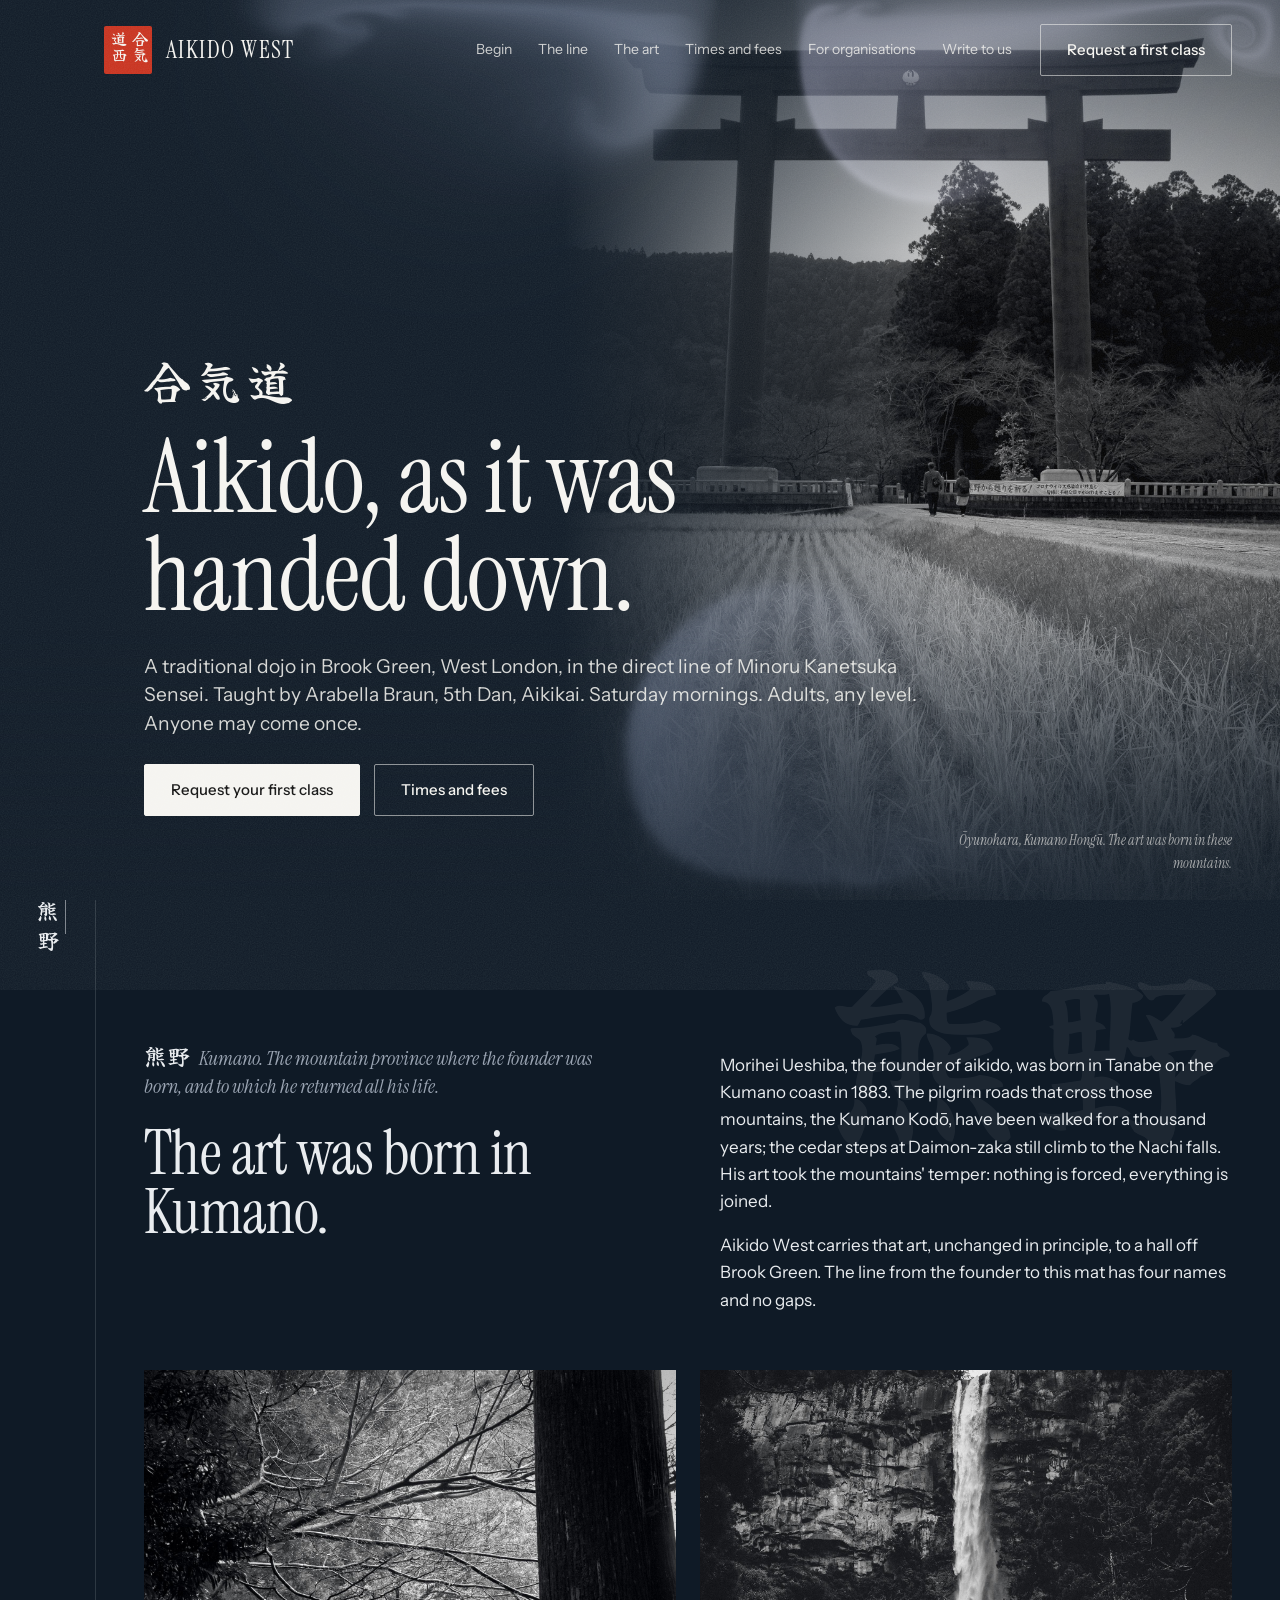
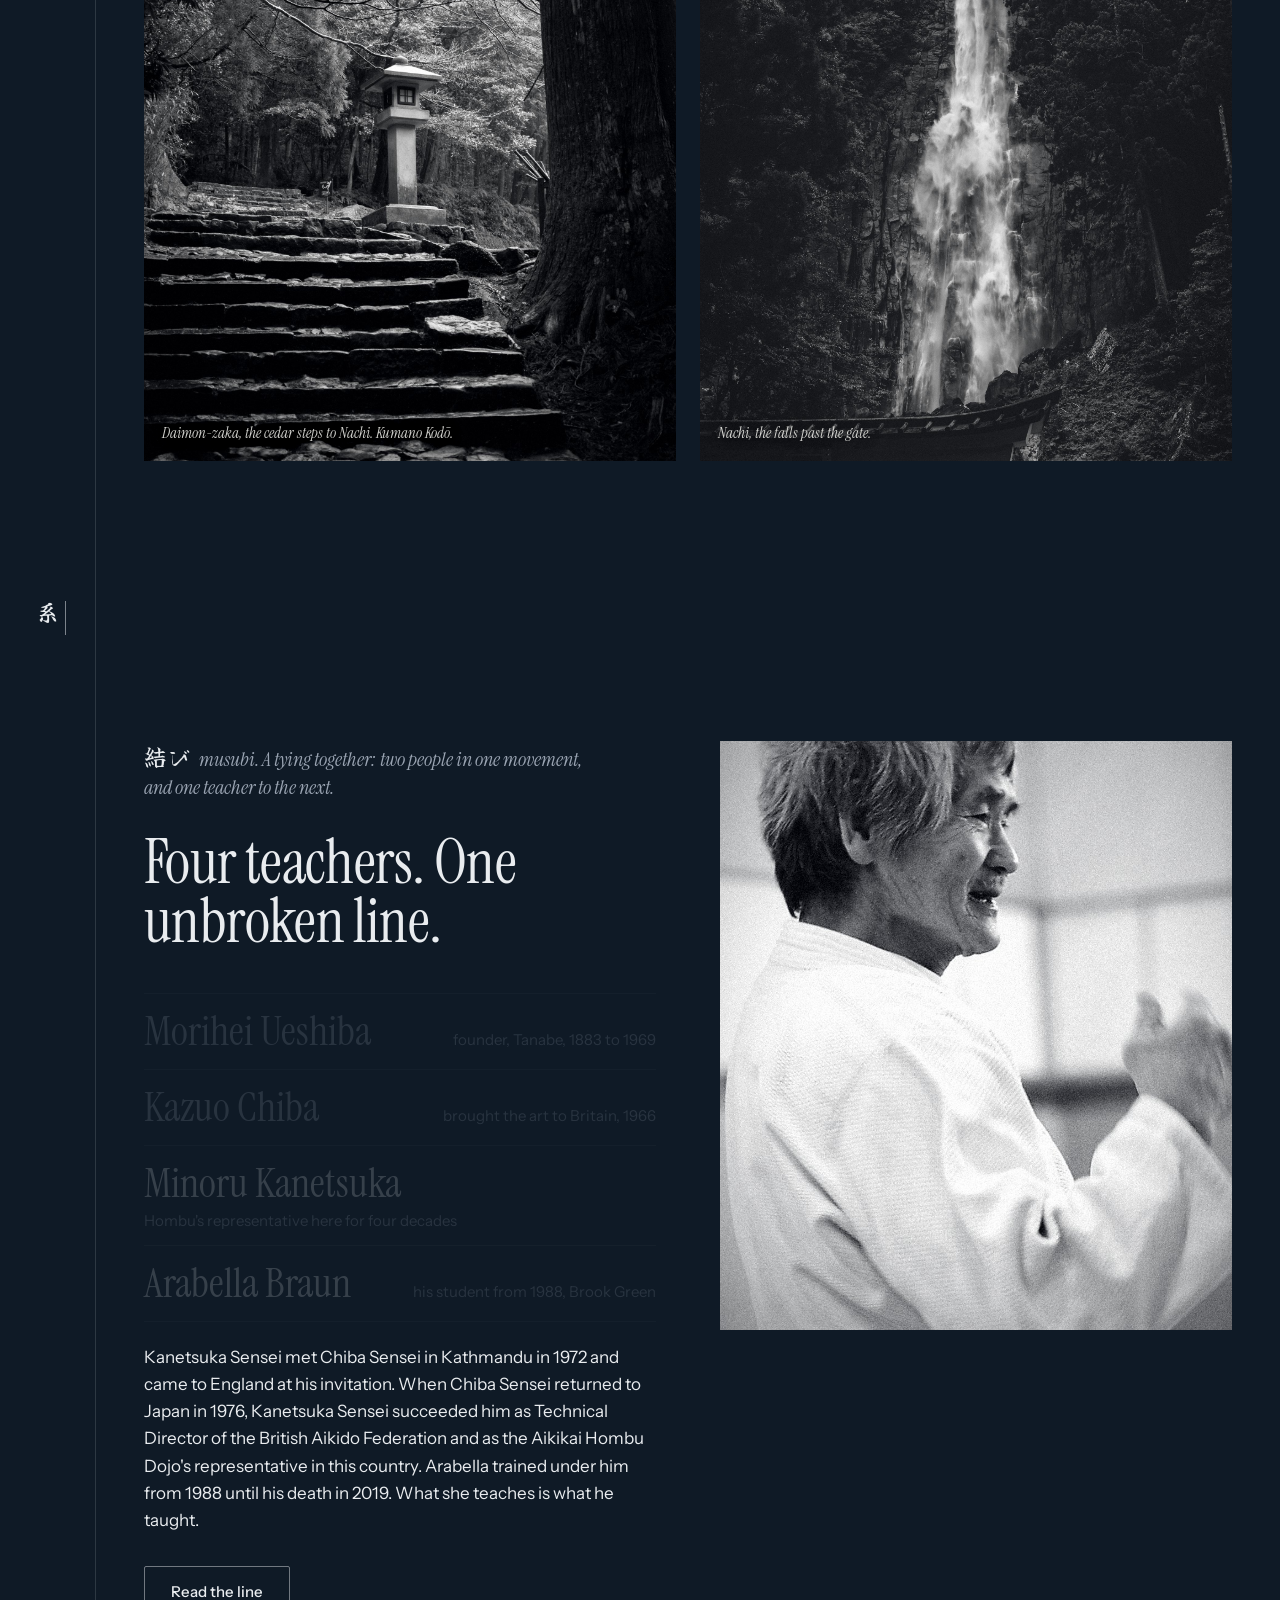
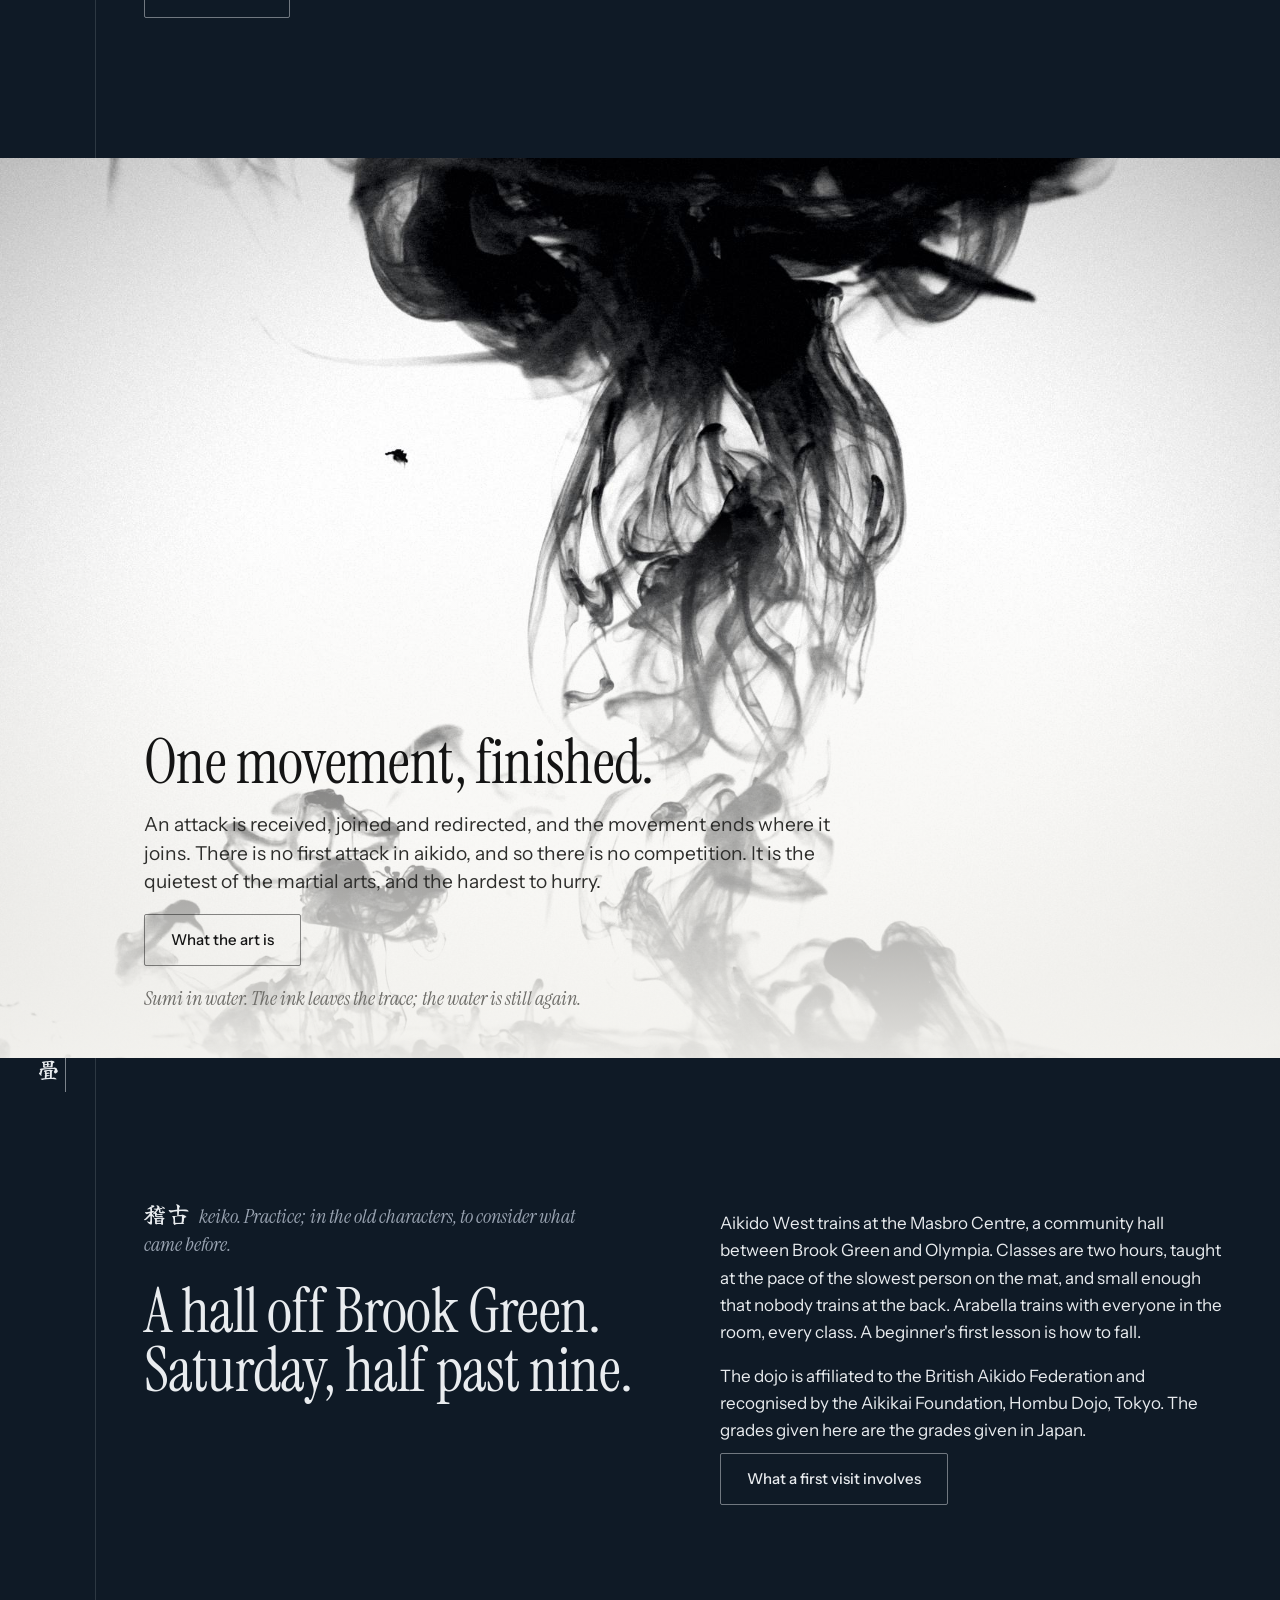
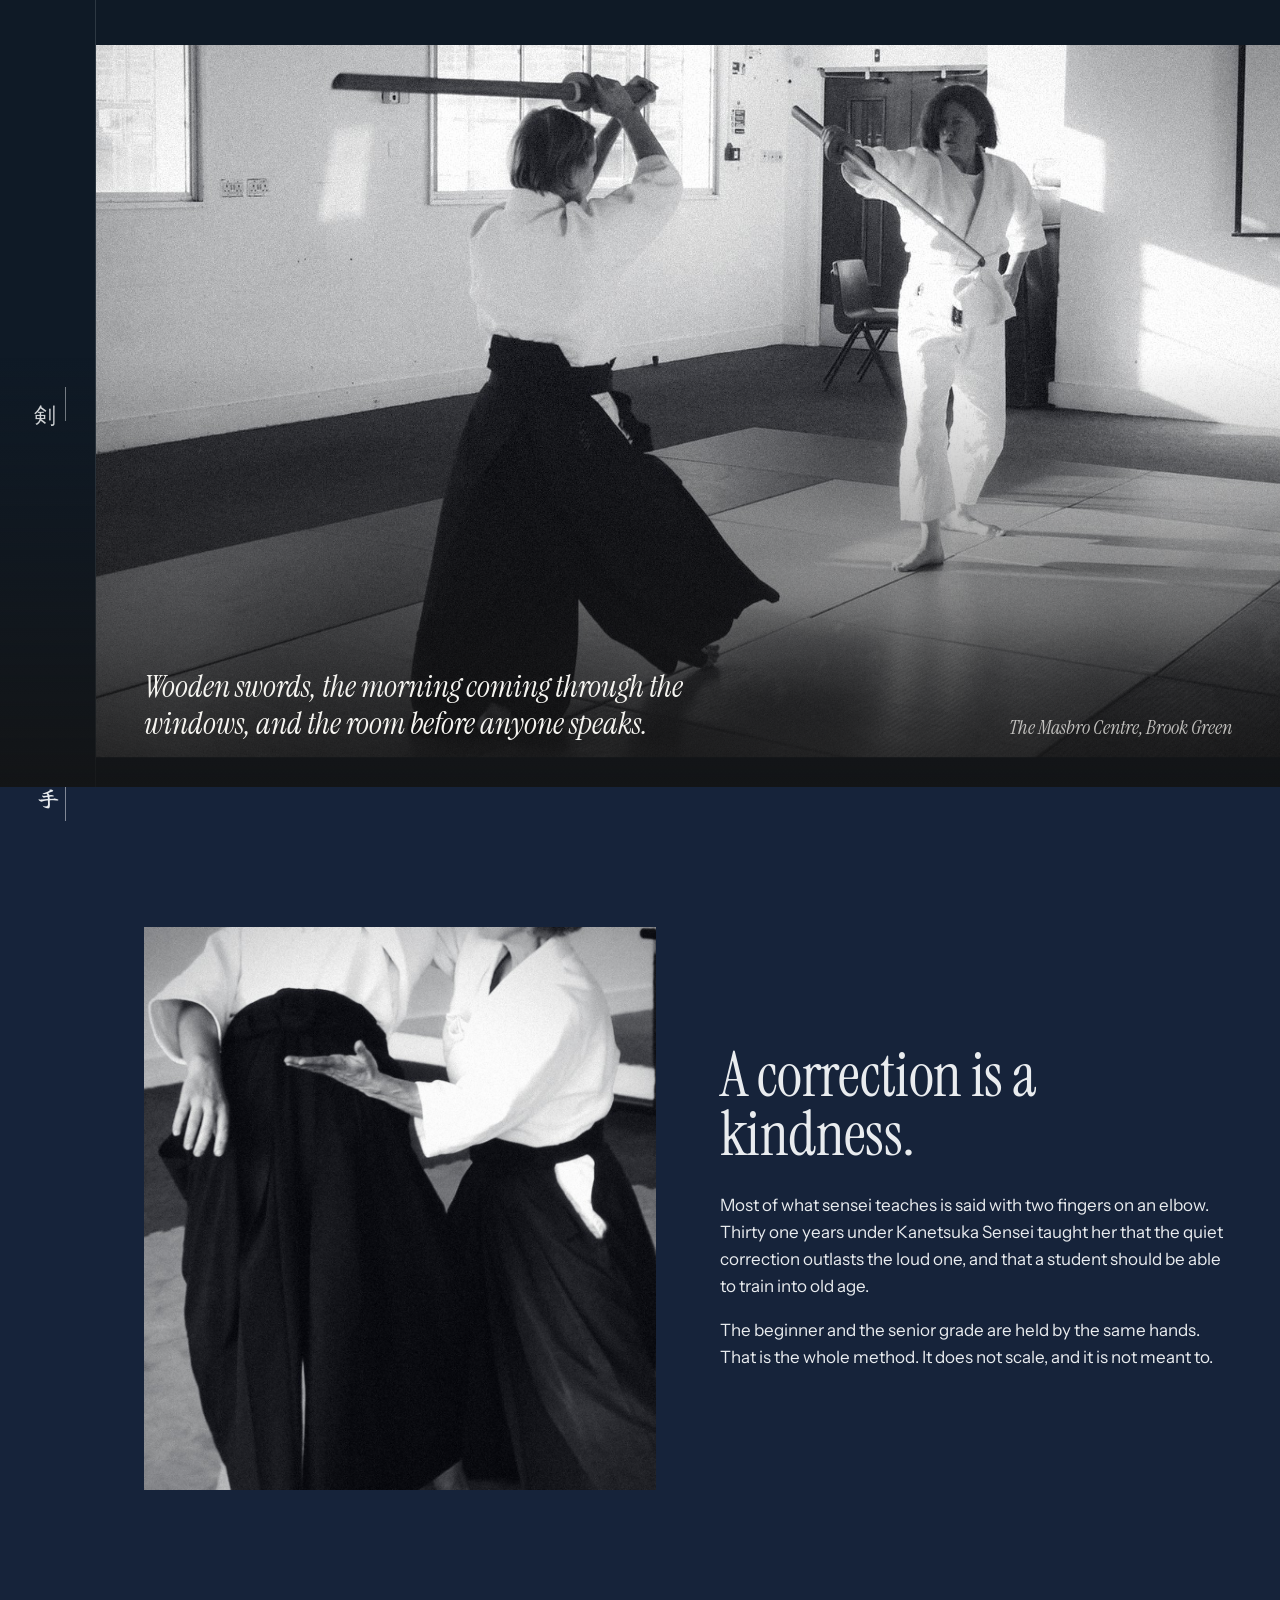
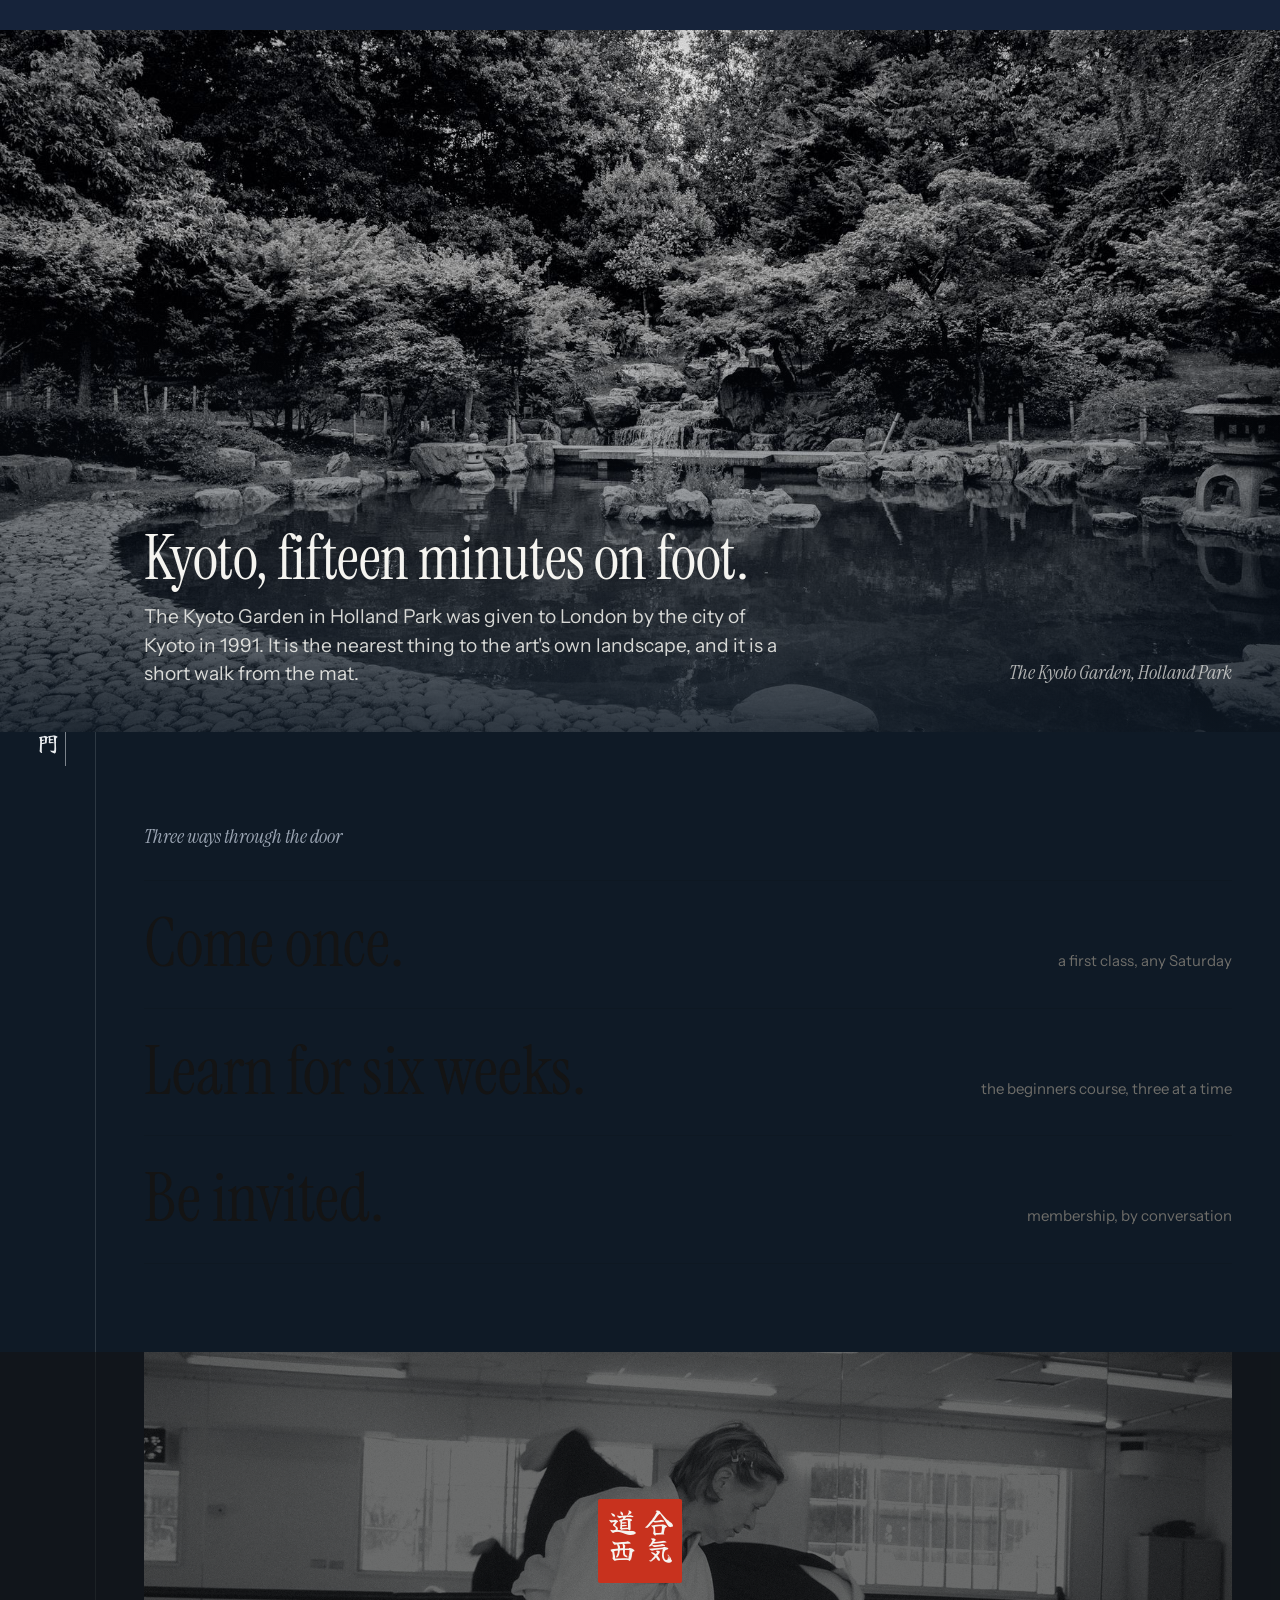
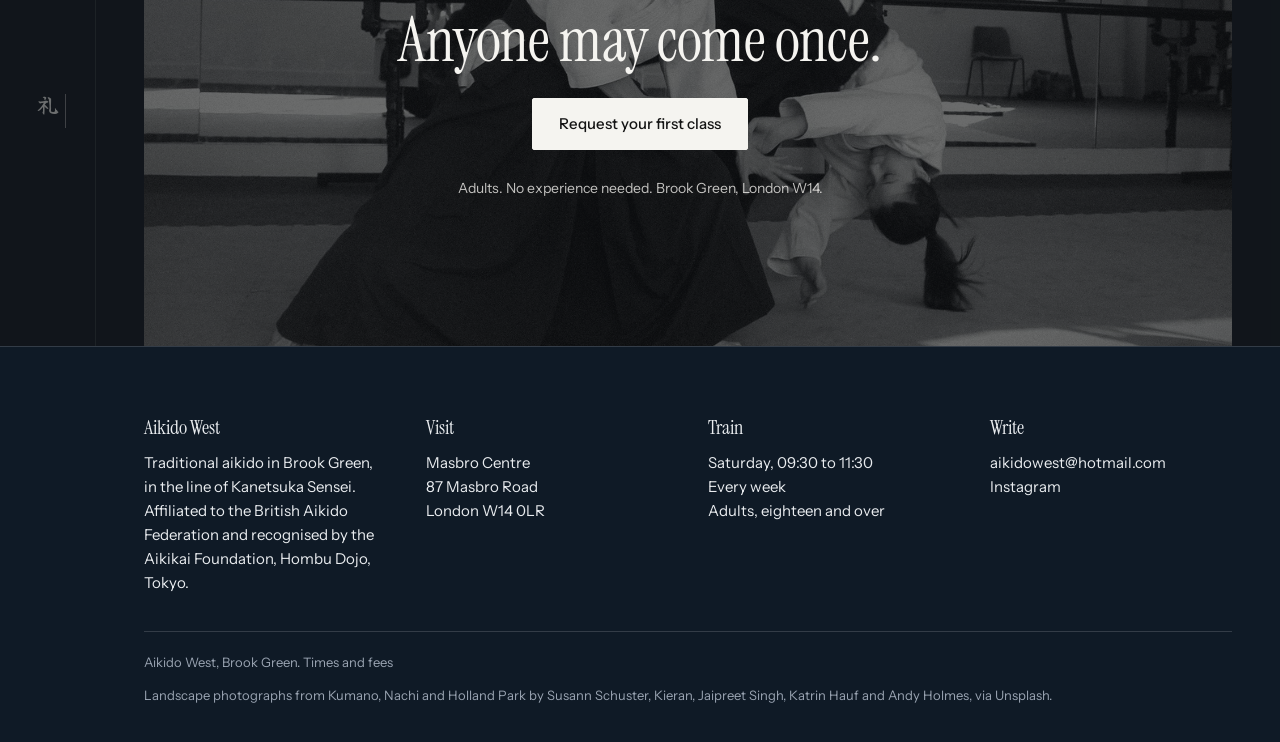
==== index.html @ 7775e74f "Aikido West site, v6 (6 October 2026) Co-Authored-By: Claude Fable 5.1 <noreply@anthropic.com> Claud" ====
<!doctype html>
<html lang="en">
<head>
<meta charset="utf-8">
<meta name="viewport" content="width=device-width,initial-scale=1">
<title>Aikido West</title>
<meta name="description" content="A traditional aikido dojo in Brook Green, West London, in the direct line of Minoru Kanetsuka Sensei. Taught by Arabella Braun, 5th Dan, Aikikai. Saturday mornings. Anyone may come once.">
<link rel="stylesheet" href="assets/site.css">
<script src="assets/js/suminagashi.js"></script>
<script src="assets/js/gsap.min.js"></script>
<script src="assets/js/ScrollTrigger.min.js"></script>
<script src="assets/js/lenis.min.js"></script>
<style>
.names p{opacity:.18;transform:translateY(10px)}
.names p.in{opacity:1;transform:none}
</style>
</head>
<body class="night">
<svg width="0" height="0" style="position:absolute" aria-hidden="true"><filter id="grainF"><feTurbulence type="fractalNoise" baseFrequency="0.85" numOctaves="2" stitchTiles="stitch"></feTurbulence><feColorMatrix type="saturate" values="0"></feColorMatrix></filter></svg>
<div class="grain" style="filter:url(#grainF)" aria-hidden="true"></div>

<div class="shell" id="shell">

<section class="cine hero6">
  <div class="panel"><img class="ph" src="assets/stock/kumano_torii.jpg" alt="The great torii at Ōyunohara, Kumano Hongū, standing in a rice field below a forested hill"></div>
  <canvas id="mist" aria-hidden="true"></canvas>
  <div class="veil" aria-hidden="true"></div>
  <header class="nav">
    <a class="brand" href="index.html" aria-label="Aikido West, home">
      <span class="seal" aria-hidden="true"><span>合気</span><span>道西</span></span>
      <span class="name">AIKIDO WEST</span>
    </a>
    <nav class="links" aria-label="Pages">
      <a href="begin.html">Begin</a>
      <a href="lineage.html">The line</a>
      <a href="the-art.html">The art</a>
      <a href="times.html">Times and fees</a>
      <a href="organisations.html">For organisations</a>
      <a href="contact.html">Write to us</a>
    </nav>
    <a class="btn cta" href="book.html">Request a first class</a>
  </header>
  <div class="body">
    <p class="mark6 soft" style="animation-delay:.2s" lang="ja">合気道</p>
    <h1 class="display h1 soft" style="animation-delay:.5s;max-width:none">Aikido, as it was<br>handed down.</h1>
    <p class="lead soft" style="animation-delay:.9s">A traditional dojo in Brook Green, West London, in the direct line of Minoru Kanetsuka Sensei. Taught by Arabella Braun, 5th Dan, Aikikai. Saturday mornings. Adults, any level. Anyone may come once.</p>
    <div class="soft" style="animation-delay:1.2s;display:flex;flex-wrap:wrap;gap:14px"><a class="btn fill" href="book.html">Request your first class</a><a class="btn" href="times.html">Times and fees</a></div>
  </div>
  <p class="place">Ōyunohara, Kumano Hongū. The art was born in these mountains.</p>
</section>

<div class="scroll">

  <section class="st station" id="kumano">
    <div class="mark" aria-hidden="true"><span>熊野</span></div>
    <p class="bigk" aria-hidden="true">熊野</p>
    <div class="inner" style="margin-left:0;display:flex;flex-direction:column;gap:56px">
      <div class="two top">
        <div style="display:flex;flex-direction:column;gap:24px">
          <p class="preface"><span class="k">熊野</span>Kumano. The mountain province where the founder was born, and to which he returned all his life.</p>
          <h2 class="display h2">The art was born in Kumano.</h2>
        </div>
        <div class="prose" style="padding-top:12px">
          <p>Morihei Ueshiba, the founder of aikido, was born in Tanabe on the Kumano coast in 1883. The pilgrim roads that cross those mountains, the Kumano Kodō, have been walked for a thousand years; the cedar steps at Daimon-zaka still climb to the Nachi falls. His art took the mountains' temper: nothing is forced, everything is joined.</p>
          <p>Aikido West carries that art, unchanged in principle, to a hall off Brook Green. The line from the founder to this mat has four names and no gaps.</p>
        </div>
      </div>
      <div class="duo">
        <figure><img class="ph" src="assets/stock/kumano_steps.jpg" alt="Stone steps climbing between cedars on the Daimon-zaka, Kumano Kodō"><figcaption>Daimon-zaka, the cedar steps to Nachi. Kumano Kodō.</figcaption></figure>
        <figure><img class="ph" src="assets/stock/nachi_torii.jpg" alt="The Nachi waterfall seen past a torii gate"><figcaption>Nachi, the falls past the gate.</figcaption></figure>
      </div>
    </div>
  </section>

  <section class="st station" id="lineage">
    <div class="mark" aria-hidden="true"><span>系</span></div>
    <div class="inner two top" style="margin-left:0">
      <div style="display:flex;flex-direction:column;gap:32px">
        <p class="preface"><span class="k">結び</span>musubi. A tying together: two people in one movement, and one teacher to the next.</p>
        <h2 class="display h2">Four teachers. One unbroken line.</h2>
        <div class="line-list names">
          <p class="far">Morihei Ueshiba <em>founder, Tanabe, 1883 to 1969</em></p>
          <p class="far">Kazuo Chiba <em>brought the art to Britain, 1966</em></p>
          <p>Minoru Kanetsuka <em>Hombu's representative here for four decades</em></p>
          <p>Arabella Braun <em>his student from 1988, Brook Green</em></p>
        </div>
        <div class="prose">
          <p>Kanetsuka Sensei met Chiba Sensei in Kathmandu in 1972 and came to England at his invitation. When Chiba Sensei returned to Japan in 1976, Kanetsuka Sensei succeeded him as Technical Director of the British Aikido Federation and as the Aikikai Hombu Dojo's representative in this country. Arabella trained under him from 1988 until his death in 2019. What she teaches is what he taught.</p>
        </div>
        <div><a class="btn" href="lineage.html">Read the line</a></div>
      </div>
      <figure class="frame" style="height:clamp(420px,46vw,680px)">
        <img class="ph" src="assets/kanetsuka_portrait.jpg" alt="Minoru Kanetsuka Shihan, 8th Dan, teaching" style="object-position:center 20%">
      </figure>
    </div>
  </section>

  <section class="st plate tall light" id="turn">
    <div class="mark" aria-hidden="true"><span>墨</span></div>
    <img class="ph" src="assets/stock/ink_1.jpg" alt="Black ink unfurling in still water" style="object-position:center 30%">
    <div class="veil" aria-hidden="true"></div>
    <div class="text">
      <div style="display:flex;flex-direction:column;gap:18px;max-width:720px">
        <h2 class="display h2">One movement, finished.</h2>
        <p class="lead">An attack is received, joined and redirected, and the movement ends where it joins. There is no first attack in aikido, and so there is no competition. It is the quietest of the martial arts, and the hardest to hurry.</p>
        <div><a class="btn" href="the-art.html">What the art is</a></div>
      </div>
      <p class="note">Sumi in water. The ink leaves the trace; the water is still again.</p>
    </div>
  </section>

  <section class="st station" id="mat">
    <div class="mark" aria-hidden="true"><span>畳</span></div>
    <div class="inner" style="margin-left:0;display:flex;flex-direction:column;gap:56px">
      <div class="two top">
        <div style="display:flex;flex-direction:column;gap:24px">
          <p class="preface"><span class="k">稽古</span>keiko. Practice; in the old characters, to consider what came before.</p>
          <h2 class="display h2">A hall off Brook Green. Saturday, half past nine.</h2>
        </div>
        <div class="prose" style="padding-top:12px">
          <p>Aikido West trains at the Masbro Centre, a community hall between Brook Green and Olympia. Classes are two hours, taught at the pace of the slowest person on the mat, and small enough that nobody trains at the back. Arabella trains with everyone in the room, every class. A beginner's first lesson is how to fall.</p>
          <p>The dojo is affiliated to the British Aikido Federation and recognised by the Aikikai Foundation, Hombu Dojo, Tokyo. The grades given here are the grades given in Japan.</p>
          <div style="display:flex;flex-wrap:wrap;gap:14px;margin-top:8px"><a class="btn" href="begin.html">What a first visit involves</a></div>
        </div>
      </div>
    </div>
  </section>

  <section class="st full para frame">
    <div class="mark" aria-hidden="true"><span>剣</span></div>
    <img class="ph" src="assets/hero_weapons.jpg" alt="Two practitioners with wooden swords in the morning light at the Masbro Centre">
    <div class="shade" aria-hidden="true"></div>
    <div class="text">
      <p class="cap" style="max-width:640px">Wooden swords, the morning coming through the windows, and the room before anyone speaks.</p>
      <p class="note">The Masbro Centre, Brook Green</p>
    </div>
  </section>

  <section class="st station alt">
    <div class="mark" aria-hidden="true"><span>手</span></div>
    <div class="inner two" style="margin-left:0">
      <figure class="frame" style="height:clamp(420px,44vw,640px)">
        <img class="ph" src="assets/hands.jpg" alt="Sensei's hands correcting a student's posture">
      </figure>
      <div style="display:flex;flex-direction:column;gap:28px">
        <h2 class="display h2">A correction is a kindness.</h2>
        <div class="prose">
          <p>Most of what sensei teaches is said with two fingers on an elbow. Thirty one years under Kanetsuka Sensei taught her that the quiet correction outlasts the loud one, and that a student should be able to train into old age.</p>
          <p>The beginner and the senior grade are held by the same hands. That is the whole method. It does not scale, and it is not meant to.</p>
        </div>
      </div>
    </div>
  </section>

  <section class="st plate">
    <div class="mark" aria-hidden="true"><span>庭</span></div>
    <img class="ph" src="assets/stock/kyoto_garden_pond.jpg" alt="The pond and stone lantern of the Kyoto Garden in Holland Park">
    <div class="veil" aria-hidden="true"></div>
    <div class="text">
      <div style="display:flex;flex-direction:column;gap:14px;max-width:640px">
        <h2 class="display h2">Kyoto, fifteen minutes on foot.</h2>
        <p class="lead" style="color:rgba(245,244,240,.86)">The Kyoto Garden in Holland Park was given to London by the city of Kyoto in 1991. It is the nearest thing to the art's own landscape, and it is a short walk from the mat.</p>
      </div>
      <p class="note">The Kyoto Garden, Holland Park</p>
    </div>
  </section>

  <section class="st station tight">
    <div class="mark" aria-hidden="true"><span>門</span></div>
    <div class="inner" style="margin-left:0;display:flex;flex-direction:column;gap:28px">
      <p class="note">Three ways through the door</p>
      <div>
        <a class="way" href="book.html"><span class="t">Come once.</span><span class="n">a first class, any Saturday</span></a>
        <a class="way" href="begin.html"><span class="t">Learn for six weeks.</span><span class="n">the beginners course, three at a time</span></a>
        <a class="way" href="begin.html"><span class="t">Be invited.</span><span class="n">membership, by conversation</span></a>
      </div>
    </div>
  </section>

  <section class="st closing frame">
    <div class="mark" aria-hidden="true"><span>礼</span></div>
    <img class="ph" src="assets/throw_wide.jpg" alt="Arabella Braun throwing a student">
    <div class="shade" aria-hidden="true"></div>
    <div class="text">
      <span class="seal lg" aria-hidden="true"><span>合気</span><span>道西</span></span>
      <h2 class="display h2" style="max-width:820px">Anyone may come once.</h2>
      <a class="btn fill" href="book.html">Request your first class</a>
      <p class="small" style="color:rgba(245,244,240,.78)">Adults. No experience needed. Brook Green, London W14.</p>
    </div>
  </section>

</div>

<footer class="foot">
  <div class="cols">
    <div><p class="t">Aikido West</p><p>Traditional aikido in Brook Green, in the line of Kanetsuka Sensei. Affiliated to the British Aikido Federation and recognised by the Aikikai Foundation, Hombu Dojo, Tokyo.</p></div>
    <div><p class="t">Visit</p><p>Masbro Centre<br>87 Masbro Road<br>London W14 0LR</p></div>
    <div><p class="t">Train</p><p>Saturday, 09:30 to 11:30<br>Every week<br>Adults, eighteen and over</p></div>
    <div><p class="t">Write</p><p><a href="mailto:aikidowest@hotmail.com">aikidowest@hotmail.com</a><br><a href="https://www.instagram.com/aikidowestdojo">Instagram</a></p></div>
  </div>
  <div class="base"><p>Aikido West, Brook Green. <a href="times.html">Times and fees</a></p><p>Landscape photographs from Kumano, Nachi and Holland Park by Susann Schuster, Kieran, Jaipreet Singh, Katrin Hauf and Andy Holmes, via Unsplash.</p></div>
</footer>

</div>

<script src="assets/site.js"></script>
<script>
(function () {
  var reduce = window.matchMedia && window.matchMedia('(prefers-reduced-motion: reduce)').matches;

  // mist over Kumano: pale ink drifting on the dark, near still
  var c = document.getElementById('mist');
  if (c && window.Suminagashi) {
    try {
      var api = window.Suminagashi(c, {
        BACK_COLOR: { r: 0, g: 0, b: 0 }, TRANSPARENT: false,
        BLOOM: false, SUNRAYS: false, SHADING: false,
        SPLAT_RADIUS: 1.0, SPLAT_FORCE: 260, HOVER: !reduce, HOVER_GAIN: 0.14,
        DENSITY_DISSIPATION: 0.16, VELOCITY_DISSIPATION: 0.8, CURL: 5,
        INITIAL_SPLATS: 3, AUTO_SPLAT: !reduce, AUTO_INTERVAL: 5.2, AUTO_FORCE: 55,
        PALETTE: [{ r: 0.08, g: 0.085, b: 0.1 }, { r: 0.06, g: 0.065, b: 0.08 }, { r: 0.09, g: 0.09, b: 0.105 }, { r: 0.05, g: 0.055, b: 0.07 }]
      });
      if ('IntersectionObserver' in window) {
        new IntersectionObserver(function (es) { es.forEach(function (e) { e.isIntersecting ? api.resume() : api.pause(); }); }).observe(c);
      }
    } catch (e) {}
  }

  // the one scroll-driven moment: night in Kumano, day in Brook Green
  var mat = document.getElementById('turn');
  var names = Array.prototype.slice.call(document.querySelectorAll('.names p'));
  if (window.gsap && window.ScrollTrigger && !reduce) {
    gsap.registerPlugin(ScrollTrigger);
    if (mat) ScrollTrigger.create({
      trigger: mat, start: 'top 45%',
      onEnter: function () { document.body.classList.remove('night'); },
      onLeaveBack: function () { document.body.classList.add('night'); }
    });
    names.forEach(function (p) {
      gsap.fromTo(p, { opacity: 0.18, y: 10 }, { opacity: 1, y: 0, ease: 'none', scrollTrigger: { trigger: p, start: 'top 88%', end: 'top 58%', scrub: 0.6 } });
    });
  } else {
    names.forEach(function (p) { p.classList.add('in'); });
    if (mat && 'IntersectionObserver' in window) {
      new IntersectionObserver(function (es) { es.forEach(function (e) { if (e.isIntersecting) document.body.classList.remove('night'); }); }, { rootMargin: '-40% 0px' }).observe(mat);
    }
  }
})();
</script>
</body>
</html>
---- assets/site.css ----
/* Aikido West, v5. Sumi on washi, by daylight. Paper white, ink black, indigo second, vermilion only in the seal. */
@font-face{font-family:'Instrument Serif';src:url(fonts/instrument-serif/instrument-serif-latin-400-normal.woff2) format('woff2');font-weight:400;font-style:normal;font-display:swap}
@font-face{font-family:'Instrument Serif';src:url(fonts/instrument-serif/instrument-serif-latin-400-italic.woff2) format('woff2');font-weight:400;font-style:italic;font-display:swap}
@font-face{font-family:'Instrument Sans';src:url(fonts/instrument-sans/files/instrument-sans-latin-400-normal.woff2) format('woff2');font-weight:400;font-display:swap}
@font-face{font-family:'Instrument Sans';src:url(fonts/instrument-sans/files/instrument-sans-latin-400-italic.woff2) format('woff2');font-weight:400;font-style:italic;font-display:swap}
@font-face{font-family:'Instrument Sans';src:url(fonts/instrument-sans/files/instrument-sans-latin-500-normal.woff2) format('woff2');font-weight:500;font-display:swap}
@font-face{font-family:'Instrument Sans';src:url(fonts/instrument-sans/files/instrument-sans-latin-600-normal.woff2) format('woff2');font-weight:600;font-display:swap}
@font-face{font-family:'Yuji';src:url(fonts/kanji/yuji-boku-400.woff2) format('woff2');font-weight:400;font-display:swap}
@font-face{font-family:'Shippori';src:url(fonts/kanji/shippori-400.woff2) format('woff2');font-weight:400;font-display:swap}
@font-face{font-family:'Shippori';src:url(fonts/kanji/shippori-500.woff2) format('woff2');font-weight:500;font-display:swap}

:root{
  --paper:#F5F4F0; --paper-2:#ECEAE4; --ink:#141414; --ink-2:#2E2E2C; --grey:#6E6D69; --line:rgba(20,20,20,.14); --line-strong:rgba(20,20,20,.5);
  --ai:#1F3A5F; --night:#0F1A26; --night-2:#16233A; --night-text:#E9ECEF; --night-grey:#9AA4B2; --night-line:rgba(233,236,239,.16);
  --shu:#C8321E;
  --serif:'Instrument Serif',Georgia,serif; --sans:'Instrument Sans',system-ui,sans-serif; --kanji:'Shippori','Hiragino Mincho ProN','Yu Mincho',serif; --brush:'Yuji','Shippori','Hiragino Mincho ProN',serif;
  --margin:96px; --gutter:48px; --measure:62ch;
}
*{box-sizing:border-box}
html{background:var(--paper);color:var(--ink);-webkit-text-size-adjust:100%}
html.lenis{height:auto}.lenis.lenis-smooth{scroll-behavior:auto}
body{margin:0;font-family:var(--sans);font-size:17px;line-height:1.6;font-weight:400;-webkit-font-smoothing:antialiased;overflow-x:hidden;background:var(--paper);color:var(--ink);transition:background-color 1.2s ease,color 1.2s ease}
.night{background:var(--night);color:var(--night-text)}
body.night{background:var(--night);color:var(--night-text)}
a{color:inherit;text-decoration:none}
a:focus-visible,button:focus-visible,input:focus-visible,select:focus-visible,textarea:focus-visible{outline:2px solid var(--ai);outline-offset:4px}
h1,h2,h3,p,figure{margin:0}
img{display:block;max-width:100%}
::selection{background:var(--ai);color:#fff}

/* type */
.display{font-family:var(--serif);font-weight:400;line-height:.96;letter-spacing:-.01em}
.h1{font-size:clamp(52px,8vw,128px)}
.h2{font-size:clamp(36px,4.8vw,70px)}
.h3{font-family:var(--serif);font-size:clamp(26px,2.4vw,34px);line-height:1.1}
.lead{font-family:var(--sans);font-size:clamp(19px,1.5vw,22px);line-height:1.5;color:var(--ink-2)}
.prose{max-width:var(--measure);color:var(--ink-2)}
.prose p+p{margin-top:1em}
.small{font-size:14px;line-height:1.5;color:var(--grey)}
.preface{font-family:var(--serif);font-style:italic;font-size:clamp(19px,1.6vw,23px);line-height:1.35;color:var(--grey);max-width:52ch}
.preface .k{font-family:var(--brush);font-style:normal;color:var(--ink);margin-right:.4em;font-size:1.1em}
.note{font-family:var(--serif);font-style:italic;font-size:20px;color:var(--grey)}
.kanji{font-family:var(--kanji);font-weight:400}
.night .lead,.night .prose,.night .prose p{color:var(--night-text)}
.night .small,.night .note,.night .preface{color:var(--night-grey)}
.night .preface .k{color:var(--night-text)}

/* buttons */
.btn{display:inline-flex;align-items:center;justify-content:center;gap:12px;min-height:52px;padding:0 26px;border-radius:2px;font-family:var(--sans);font-weight:500;font-size:15px;color:var(--ink);border:1px solid var(--line-strong);background:transparent;cursor:pointer;transition:background .35s,border-color .35s,color .35s}
.btn:hover{border-color:var(--ink);background:var(--ink);color:var(--paper)}
.btn.fill{background:var(--ink);color:var(--paper);border-color:var(--ink)}
.btn.fill:hover{background:var(--ai);border-color:var(--ai);color:#fff}
.night .btn{color:var(--night-text);border-color:rgba(233,236,239,.45)}.night .btn:hover{background:var(--night-text);color:var(--night)}
.night .btn.fill{background:var(--night-text);color:var(--night);border-color:var(--night-text)}.night .btn.fill:hover{background:#fff;border-color:#fff}

/* seal */
.seal{display:inline-grid;grid-template-columns:1fr 1fr;width:48px;height:48px;background:var(--shu);color:#F5F4F0;font-family:var(--brush);font-size:16px;line-height:1;padding:4px 4px;gap:0 2px;border-radius:2px;direction:rtl;flex:0 0 auto}
.seal span{display:flex;flex-direction:column;justify-content:space-between;align-items:center;height:100%}
.seal.lg{width:84px;height:84px;font-size:28px;padding:8px 6px}

/* shell */
.shell{position:relative;min-height:100vh}
.nav{position:relative;z-index:5;display:flex;align-items:center;gap:28px;padding:24px var(--gutter) 24px calc(var(--margin) + var(--gutter) - 40px)}
.nav .brand{display:flex;align-items:center;gap:14px}
.nav .brand .name{font-family:var(--serif);font-size:24px;letter-spacing:.06em}
.nav .links{display:flex;flex-wrap:wrap;gap:4px 26px;margin-left:auto;font-size:14px;color:var(--grey)}
.nav .links a{transition:color .3s;padding:6px 0;border-bottom:1px solid transparent}
.nav .links a:hover,.nav .links a.on{color:var(--ink);border-bottom-color:var(--ink)}
.night .nav .links a:hover,.night .nav .links a.on{color:var(--night-text);border-bottom-color:var(--night-text)}
@media(max-width:900px){.nav{flex-wrap:wrap;padding-left:var(--gutter)}.nav .links{order:3;width:100%;margin-left:0}}

/* handscroll */
.scroll{position:relative}
.scroll:before{content:"";position:absolute;left:calc(var(--margin) - 1px);top:0;bottom:0;width:1px;background:var(--line);pointer-events:none}
.st{position:relative;padding:0 var(--gutter) 0 calc(var(--margin) + var(--gutter))}
.st .mark{position:absolute;left:0;top:0;width:var(--margin);height:100%;pointer-events:none}
.st .mark span{position:sticky;top:38vh;display:block;margin:0 auto;width:max-content;writing-mode:vertical-rl;font-family:var(--brush);font-size:22px;letter-spacing:.34em;color:var(--ink)}
.st .mark span:before{content:"";display:block;width:1px;height:34px;margin:0 auto 16px;background:var(--ink);opacity:.5}
.night .mark span{color:var(--night-text)}.night .mark span:before{background:var(--night-text)}
.inner{max-width:1240px;margin:0 auto}
@media(max-width:900px){:root{--margin:0px;--gutter:22px}.scroll:before{display:none}.st{padding:0 var(--gutter)}.st .mark{position:static;width:auto;height:auto;padding-top:48px}.st .mark span{position:static;writing-mode:horizontal-tb;letter-spacing:.3em;font-size:17px}.st .mark span:before{display:none}}

/* blocks */
.station{padding-top:140px;padding-bottom:140px}
.station.tight{padding-top:88px;padding-bottom:88px}
.station.first{padding-top:64px}
.alt{background:var(--paper-2)}
.night .alt{background:var(--night-2)}
.two{display:grid;grid-template-columns:repeat(auto-fit,minmax(320px,1fr));gap:64px;align-items:center}
.two.top{align-items:start}
.line-list p{font-family:var(--serif);font-size:clamp(28px,3.2vw,50px);line-height:1.05;padding:16px 0;border-top:1px solid var(--line);display:flex;flex-wrap:wrap;align-items:baseline;justify-content:space-between;gap:8px 24px}
.line-list p:last-child{border-bottom:1px solid var(--line)}
.line-list p em{font-family:var(--sans);font-style:normal;font-size:15px;color:var(--grey)}
.line-list p.far{color:var(--grey)}
.night .line-list p{border-color:var(--night-line);color:var(--night-text)}.night .line-list p.far{color:var(--night-grey)}.night .line-list p em{color:var(--night-grey)}
.bigk{font-family:var(--brush);font-size:clamp(120px,16vw,260px);line-height:1;color:var(--ink);opacity:.06;position:absolute;right:var(--gutter);top:40px;pointer-events:none;user-select:none}
.night .bigk{color:#fff;opacity:.06}
.full{position:relative;height:clamp(460px,58vw,860px)}
.st.full{padding:0 0 0 var(--margin)}
.full .ph{width:100%;height:100%;object-fit:cover;display:block}
.full .shade{position:absolute;inset:0;background:linear-gradient(to top,rgba(20,20,20,.84),rgba(20,20,20,.4) 28%,rgba(20,20,20,0) 58%)}
.full .text{position:absolute;left:calc(var(--margin) + var(--gutter));right:var(--gutter);bottom:44px;display:flex;flex-wrap:wrap;justify-content:space-between;align-items:flex-end;gap:16px 32px;color:#F5F4F0}
.full .text .note{color:rgba(245,244,240,.75)}
.cap{font-family:var(--serif);font-style:italic;font-size:clamp(22px,2.4vw,34px);line-height:1.2}
@media(max-width:900px){.full .text{left:var(--gutter)}.st.full{padding:0}.station{padding-top:88px;padding-bottom:88px}}
.frame{overflow:hidden;position:relative}
.ph{width:100%;height:100%;object-fit:cover;display:block}
/* image reveal, scroll driven, no JS */
@supports (animation-timeline: view()){
  .reveal{clip-path:inset(0 0 100% 0);animation:reveal linear both;animation-timeline:view();animation-range:entry 0% entry 55%}
  @keyframes reveal{to{clip-path:inset(0 0 0 0)}}
}
/* closing */
.closing{position:relative;height:clamp(520px,66vh,820px);overflow:hidden}
.closing .ph{opacity:.9}
.closing .shade{position:absolute;inset:0;background:rgba(20,20,20,.58)}
.closing .text{position:absolute;inset:0;display:flex;flex-direction:column;align-items:center;justify-content:center;text-align:center;gap:28px;padding:0 var(--gutter);color:#F5F4F0}
.closing .btn{color:#F5F4F0;border-color:rgba(245,244,240,.6)}.closing .btn:hover{background:#F5F4F0;color:var(--ink);border-color:#F5F4F0}
.closing .btn.fill{background:#F5F4F0;color:var(--ink);border-color:#F5F4F0}.closing .btn.fill:hover{background:#fff}
/* rows */
.rows{display:flex;flex-direction:column}
.row{display:grid;grid-template-columns:minmax(140px,220px) minmax(0,1fr);gap:16px 40px;padding:24px 0;border-top:1px solid var(--line)}
.row:last-child{border-bottom:1px solid var(--line)}
.row .k{font-family:var(--serif);font-size:22px;color:var(--ink)}
.row .v{color:var(--ink-2)}
.row .v strong{font-weight:600;color:var(--ink)}
.night .row{border-color:var(--night-line)}.night .row .k,.night .row .v strong{color:var(--night-text)}.night .row .v{color:var(--night-text)}
@media(max-width:600px){.row{grid-template-columns:1fr}}
/* fees */
.fees p{display:grid;grid-template-columns:minmax(0,2fr) minmax(0,1.4fr) auto;gap:12px 32px;align-items:baseline;padding:18px 0;border-top:1px solid var(--line)}
.fees p:last-child{border-bottom:1px solid var(--line)}
.fees .n{font-family:var(--serif);font-size:clamp(22px,2.2vw,30px);line-height:1.15}
.fees .w{font-size:15px;color:var(--grey);line-height:1.5}
.fees .p{font-family:var(--serif);font-size:clamp(28px,3vw,40px);line-height:1;text-align:right}
@media(max-width:700px){.fees p{grid-template-columns:1fr auto}.fees .w{display:none}}
/* accordion */
.q{width:100%;display:flex;justify-content:space-between;align-items:baseline;gap:16px;background:none;border:0;border-top:1px solid var(--line);padding:20px 0;text-align:left;font-family:var(--serif);font-size:clamp(22px,2.2vw,30px);color:var(--ink);cursor:pointer;min-height:44px}
.q .m{font-family:var(--sans);font-size:14px;color:var(--grey)}
.q:hover{color:var(--ai)}
.a{padding:0 0 24px;max-width:var(--measure);color:var(--ink-2)}
.qs{border-bottom:1px solid var(--line)}
/* facts */
.facts{display:grid;grid-template-columns:repeat(auto-fit,minmax(160px,1fr));gap:28px 32px}
.facts p{display:flex;flex-direction:column;gap:6px;padding-top:14px;border-top:1px solid var(--line)}
.facts .f{font-family:var(--serif);font-size:34px;line-height:1}
.facts .l{font-size:14px;color:var(--grey)}
.night .facts p{border-color:var(--night-line)}.night .facts .l{color:var(--night-grey)}
/* meter */
.meter{height:3px;background:var(--line);width:100%;max-width:240px}
.meter i{display:block;height:100%;background:var(--ink)}
/* ways */
.way{display:flex;align-items:baseline;justify-content:space-between;gap:24px;padding:30px 0;border-top:1px solid var(--line);color:var(--ink);position:relative}
.way:last-child{border-bottom:1px solid var(--line)}
.way:after{content:"";position:absolute;left:0;bottom:-1px;height:2px;width:100%;background:var(--ink);transform:scaleX(0);transform-origin:left;transition:transform .7s cubic-bezier(.16,.84,.22,1)}
.way:hover:after{transform:scaleX(1)}
.way .t{font-family:var(--serif);font-size:clamp(36px,5.2vw,82px);line-height:1;transition:color .3s}
.way:hover .t{color:var(--ai)}
.way .n{font-size:15px;color:var(--grey);flex:0 0 auto;text-align:right}
/* forms */
label{font-size:14px;color:var(--grey);display:flex;flex-direction:column;gap:8px}
input,select,textarea{font-family:var(--sans);font-size:17px;color:inherit;background:transparent;border:0;border-bottom:1px solid var(--line-strong);padding:12px 0;min-height:48px;width:100%;border-radius:0}
input:focus,select:focus,textarea:focus{outline:none;border-bottom-color:var(--ai)}
textarea{min-height:120px;resize:vertical}
/* footer */
.foot{padding:64px var(--gutter) 36px calc(var(--margin) + var(--gutter));border-top:1px solid var(--line)}
.foot .cols{display:grid;grid-template-columns:repeat(auto-fit,minmax(220px,1fr));gap:40px;max-width:1240px;margin:0 auto}
.foot .cols p{font-size:15px;color:var(--ink-2)}
.foot .cols .t{font-family:var(--serif);font-size:20px;color:var(--ink);margin-bottom:8px}
.foot .base{display:flex;flex-wrap:wrap;justify-content:space-between;gap:12px 24px;max-width:1240px;margin:36px auto 0;padding-top:20px;border-top:1px solid var(--line)}
.foot .base p{font-size:13px;color:var(--grey)}
.night .foot{border-color:var(--night-line)}.night .foot .cols p,.night .foot .cols .t{color:var(--night-text)}.night .foot .base{border-color:var(--night-line)}.night .foot .base p{color:var(--night-grey)}
@media(max-width:900px){.foot{padding:56px var(--gutter) 32px}}
@media (prefers-reduced-motion: reduce){*{scroll-behavior:auto}.reveal{animation:none;clip-path:none}}

/* paper grain */
.grain{position:fixed;inset:0;pointer-events:none;z-index:40;opacity:.06;mix-blend-mode:multiply}
.night .grain,body.night .grain{opacity:.1;mix-blend-mode:screen}
/* hero */
.hero{position:relative;height:clamp(600px,92vh,960px);display:flex;flex-direction:column;overflow:hidden;background:var(--paper)}
.hero canvas{position:absolute;inset:0;width:100%;height:100%;display:block;filter:invert(1);mix-blend-mode:multiply;opacity:.76}
.hero .fade{position:absolute;inset:0;pointer-events:none;background:linear-gradient(to bottom,var(--paper) 0%,rgba(245,244,240,0) 15%),linear-gradient(to top,var(--paper) 0%,rgba(245,244,240,0) 34%)}
.hero .body{position:relative;z-index:2;margin-top:auto;padding:0 var(--gutter) 72px calc(var(--margin) + var(--gutter));display:flex;flex-direction:column;gap:28px}
.hero .side{position:absolute;left:0;top:0;bottom:0;width:var(--margin);display:flex;align-items:flex-end;justify-content:center;padding-bottom:88px;z-index:2}
.hero .side span{writing-mode:vertical-rl;font-family:var(--kanji);font-size:22px;letter-spacing:.5em;color:var(--ink)}
.hero .hrow{display:flex;flex-wrap:wrap;align-items:flex-end;justify-content:space-between;gap:28px 48px}
.soft{opacity:0;animation:soft 1.6s ease forwards}
@keyframes soft{to{opacity:1}}
@media(max-width:900px){.hero .side{display:none}.hero .body{padding-left:var(--gutter);padding-bottom:48px}.hero{height:clamp(560px,86vh,820px)}}
@media (prefers-reduced-motion: reduce){.soft{animation:none;opacity:1}}
.night .scroll:before,body.night .scroll:before{background:var(--night-line)}
.night .line{border-color:var(--night-line)}
.para{overflow:hidden}.para .ph{height:114%;margin-top:-7%}
@media(max-width:900px){.nav .cta{display:none}.hero canvas{opacity:.42}.hero .fade{background:linear-gradient(to bottom,var(--paper) 0%,rgba(245,244,240,0) 34%),linear-gradient(to top,var(--paper) 0%,rgba(245,244,240,0) 34%)}}
@media(max-width:600px){.way{flex-direction:column;align-items:flex-start;gap:8px}.way .n{text-align:left}}

/* v6: photography led */
.brush{font-family:var(--brush);font-weight:400}
.cine{position:relative;overflow:hidden;background:var(--night);color:#F5F4F0}
.cine .ph{position:absolute;inset:0;width:100%;height:100%;object-fit:cover;display:block}
.cine .veil{position:absolute;inset:0;pointer-events:none}
.cine .body{position:relative;z-index:2}
.cine .place{position:absolute;right:var(--gutter);bottom:26px;z-index:2;font-family:var(--serif);font-style:italic;font-size:14px;color:rgba(245,244,240,.62);max-width:46ch;text-align:right}
.hero6{height:clamp(640px,100vh,1040px);display:flex;flex-direction:column}
.hero6 .panel{position:absolute;right:0;top:0;bottom:0;width:56%;overflow:hidden}
.hero6 .panel .ph{position:absolute;inset:0;width:100%;height:100%;object-fit:cover;object-position:50% 28%;filter:brightness(.8) contrast(1.04)}
.hero6 .panel:after{content:"";position:absolute;inset:0;background:linear-gradient(to right,var(--night) 0%,rgba(15,26,38,.55) 22%,rgba(15,26,38,0) 55%),linear-gradient(to top,rgba(15,26,38,.85) 0%,rgba(15,26,38,0) 40%),linear-gradient(to bottom,rgba(15,26,38,.7) 0%,rgba(15,26,38,0) 28%)}
.hero6 canvas{position:absolute;inset:0;width:100%;height:100%;display:block;mix-blend-mode:screen;opacity:.38;pointer-events:none}
.hero6 .veil{background:linear-gradient(to top,rgba(15,26,38,.5) 0%,rgba(15,26,38,0) 30%)}
.hero6 .body{margin-top:auto;padding:0 var(--gutter) 84px calc(var(--margin) + var(--gutter));display:flex;flex-direction:column;gap:26px;max-width:1240px}
.hero6 .mark6{font-family:var(--brush);font-size:clamp(34px,3.6vw,52px);line-height:1;letter-spacing:.12em;color:#F5F4F0}
.hero6 .h1{color:#F5F4F0;max-width:11ch}
.hero6 .lead{color:rgba(245,244,240,.86);max-width:60ch}
.hero6 .btn{color:#F5F4F0;border-color:rgba(245,244,240,.55)}.hero6 .btn:hover{background:#F5F4F0;color:var(--ink);border-color:#F5F4F0}
.hero6 .btn.fill{background:#F5F4F0;color:var(--ink);border-color:#F5F4F0}.hero6 .btn.fill:hover{background:#fff;border-color:#fff}
.hero6 .nav{position:absolute;left:0;right:0;top:0;z-index:3}
.hero6 .nav .links a,.hero6 .nav .name,.hero6 .nav .links{color:#F5F4F0}.hero6 .nav .links a{opacity:.8}.hero6 .nav .links a:hover,.hero6 .nav .links a.on{opacity:1;border-bottom-color:#F5F4F0}
.hero6 .nav .btn{color:#F5F4F0;border-color:rgba(245,244,240,.55)}
@media(max-width:900px){.hero6{height:clamp(600px,92vh,860px)}.hero6 .body{padding-left:var(--gutter);padding-bottom:56px}.hero6 canvas{opacity:.28}.cine .place{display:none}.hero6 .panel{width:100%}.hero6 .panel .ph{filter:brightness(.55) contrast(1.04)}.hero6 .panel:after{background:linear-gradient(to top,rgba(15,26,38,.9) 0%,rgba(15,26,38,.3) 50%,rgba(15,26,38,.6) 100%)}}
/* a plate: full-bleed photo with a caption, used as a station */
.plate{position:relative;height:clamp(480px,78vh,900px);overflow:hidden;background:var(--night)}
.plate .ph{position:absolute;inset:0;width:100%;height:100%;object-fit:cover;display:block}
.plate .veil{position:absolute;inset:0;background:linear-gradient(to top,rgba(15,26,38,.82),rgba(15,26,38,.25) 36%,rgba(15,26,38,0) 62%)}
.plate .text{position:absolute;left:calc(var(--margin) + var(--gutter));right:var(--gutter);bottom:44px;display:flex;flex-wrap:wrap;justify-content:space-between;align-items:flex-end;gap:16px 32px;color:#F5F4F0}
.plate .text .note{color:rgba(245,244,240,.7)}
.plate.tall{height:clamp(560px,100vh,1000px)}
.st.plate{padding:0 0 0 var(--margin)}
@media(max-width:900px){.plate .text{left:var(--gutter)}.st.plate{padding:0}}
/* two portraits side by side */
.duo{display:grid;grid-template-columns:1fr 1fr;gap:24px}
.duo figure{position:relative;height:clamp(360px,54vw,760px);overflow:hidden}
.duo .ph{width:100%;height:100%;object-fit:cover;display:block}
.duo figcaption{position:absolute;left:18px;bottom:16px;right:18px;font-family:var(--serif);font-style:italic;font-size:15px;color:rgba(245,244,240,.85);text-shadow:0 1px 12px rgba(0,0,0,.5)}
@media(max-width:700px){.duo{grid-template-columns:1fr}.duo figure{height:clamp(320px,80vw,520px)}}
/* the hinge: large brush character on night */
.hinge{display:flex;flex-direction:column;align-items:center;text-align:center;gap:22px;padding:40px 0}
.hinge .big{font-family:var(--brush);font-size:clamp(140px,22vw,340px);line-height:1;color:var(--ink)}
.night .hinge .big{color:#F5F4F0}
.placecap{font-family:var(--serif);font-style:italic;font-size:15px;color:var(--grey)}
.night .placecap{color:var(--night-grey)}
.map{width:100%;height:420px;border:0;display:block;filter:grayscale(1) contrast(1.05)}
.night .scroll:before,body.night .scroll:before{background:rgba(233,236,239,.14)}
.credit{font-size:12px;color:var(--grey)}

.plate.light{background:#F3F2EE}
.plate.light .veil{background:linear-gradient(to top,rgba(245,244,240,.92),rgba(245,244,240,.5) 34%,rgba(245,244,240,0) 60%)}
.plate.light .text{color:var(--ink)}
.plate.light .text .note{color:var(--grey)}
.plate.light .lead{color:var(--ink-2)}
.plate.light .btn{color:var(--ink);border-color:var(--line-strong)}.plate.light .btn:hover{background:var(--ink);color:var(--paper)}
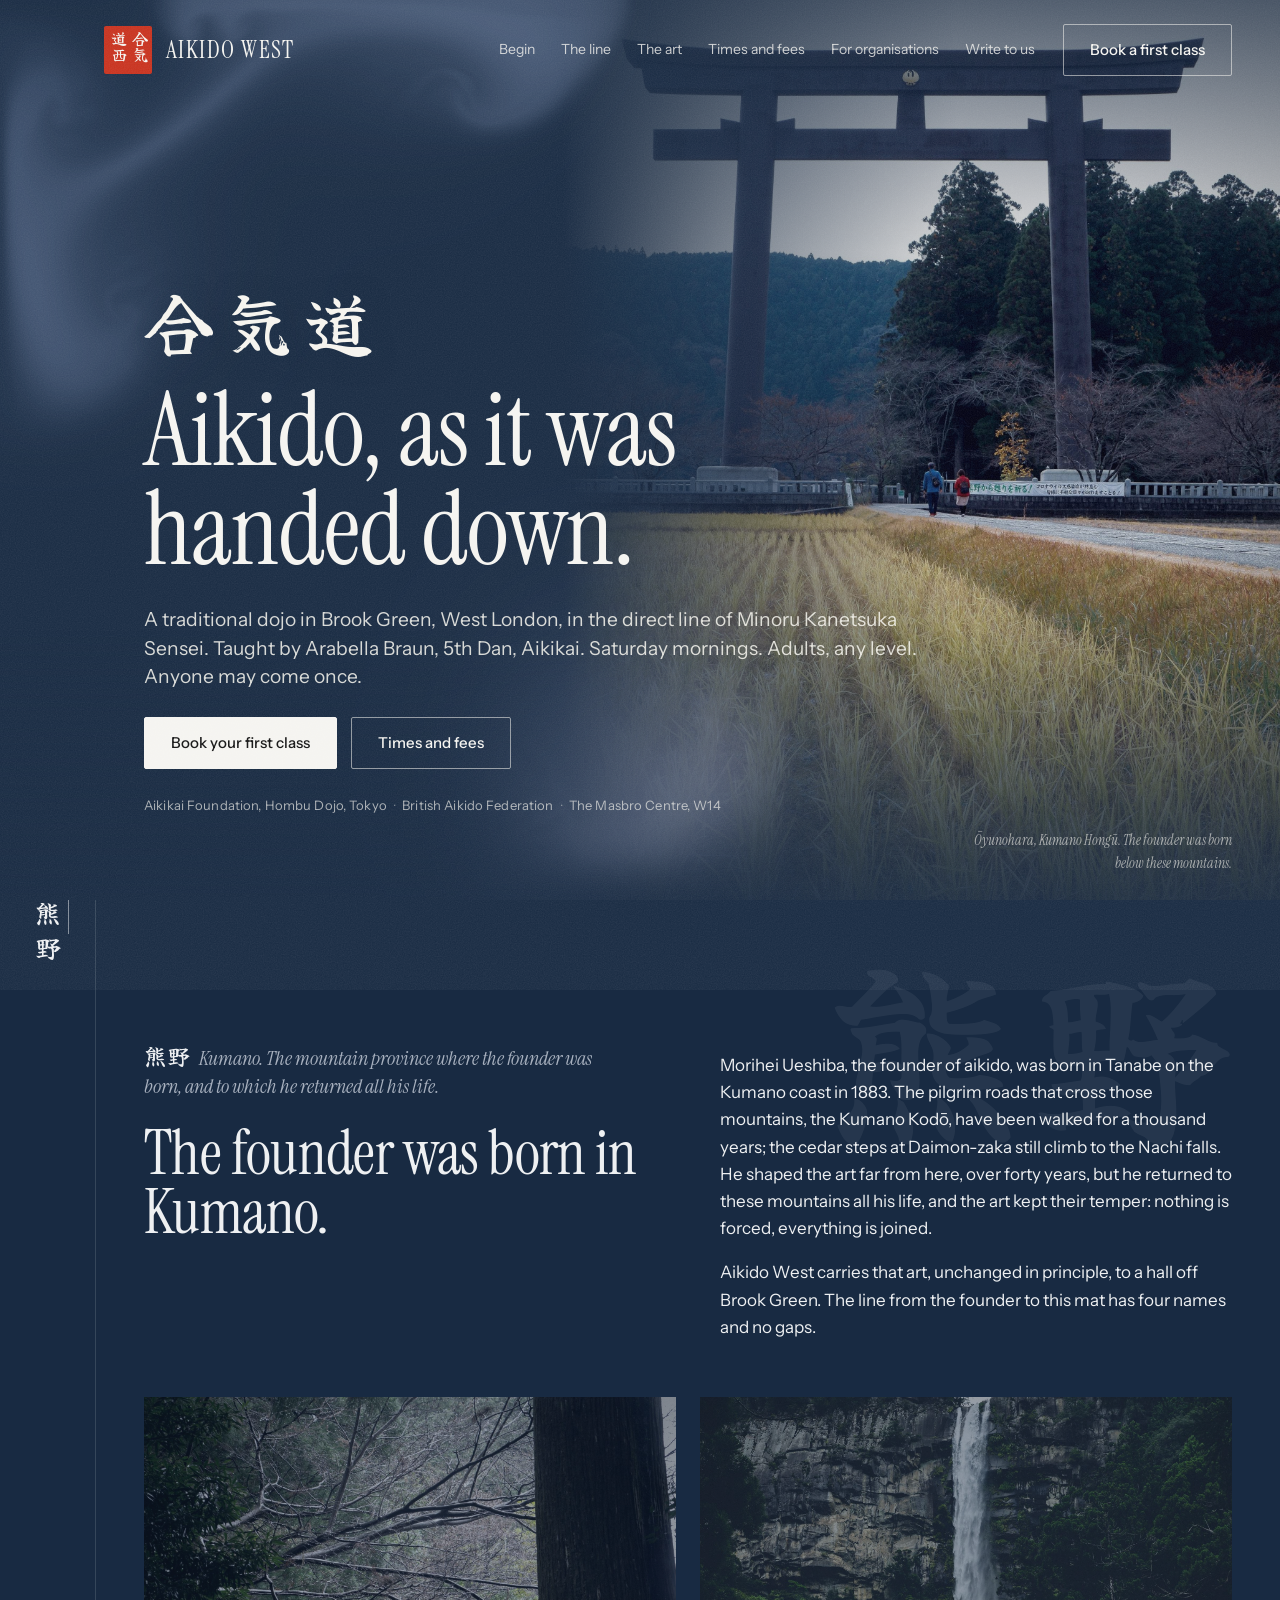
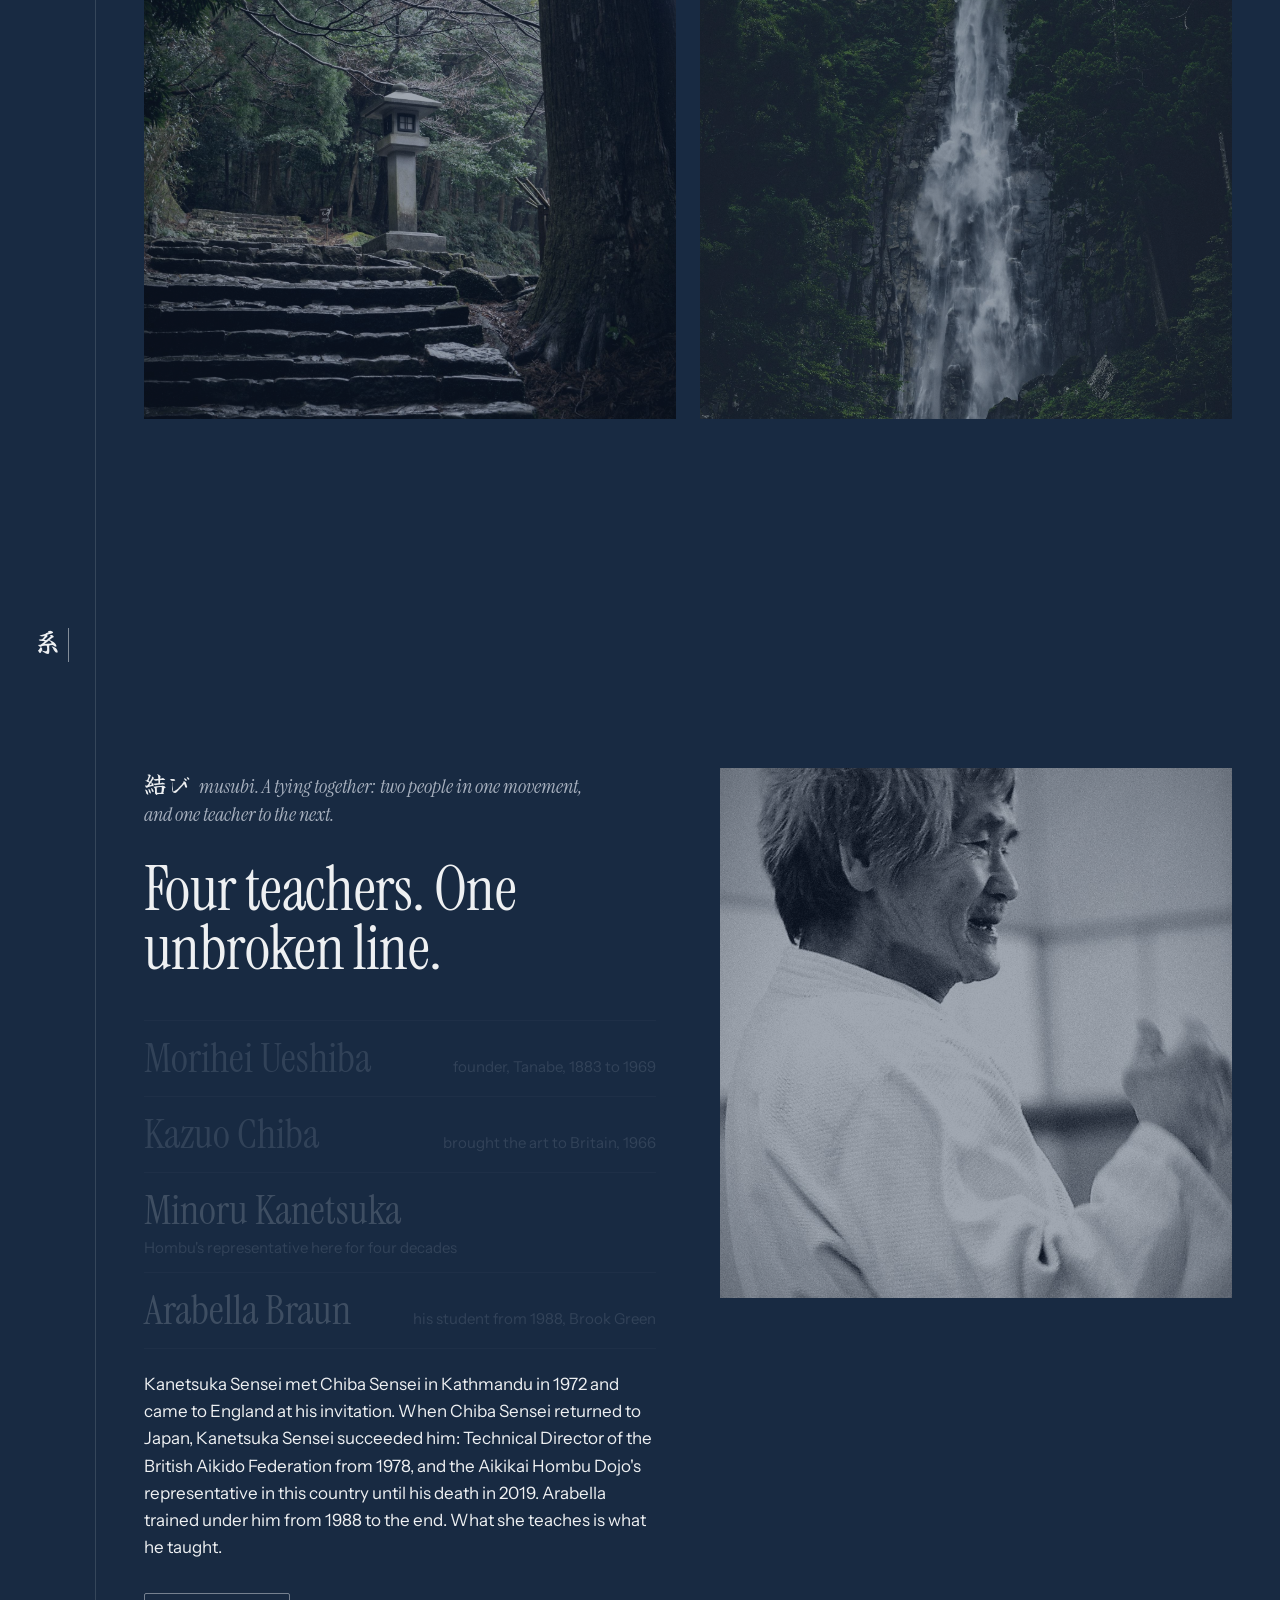
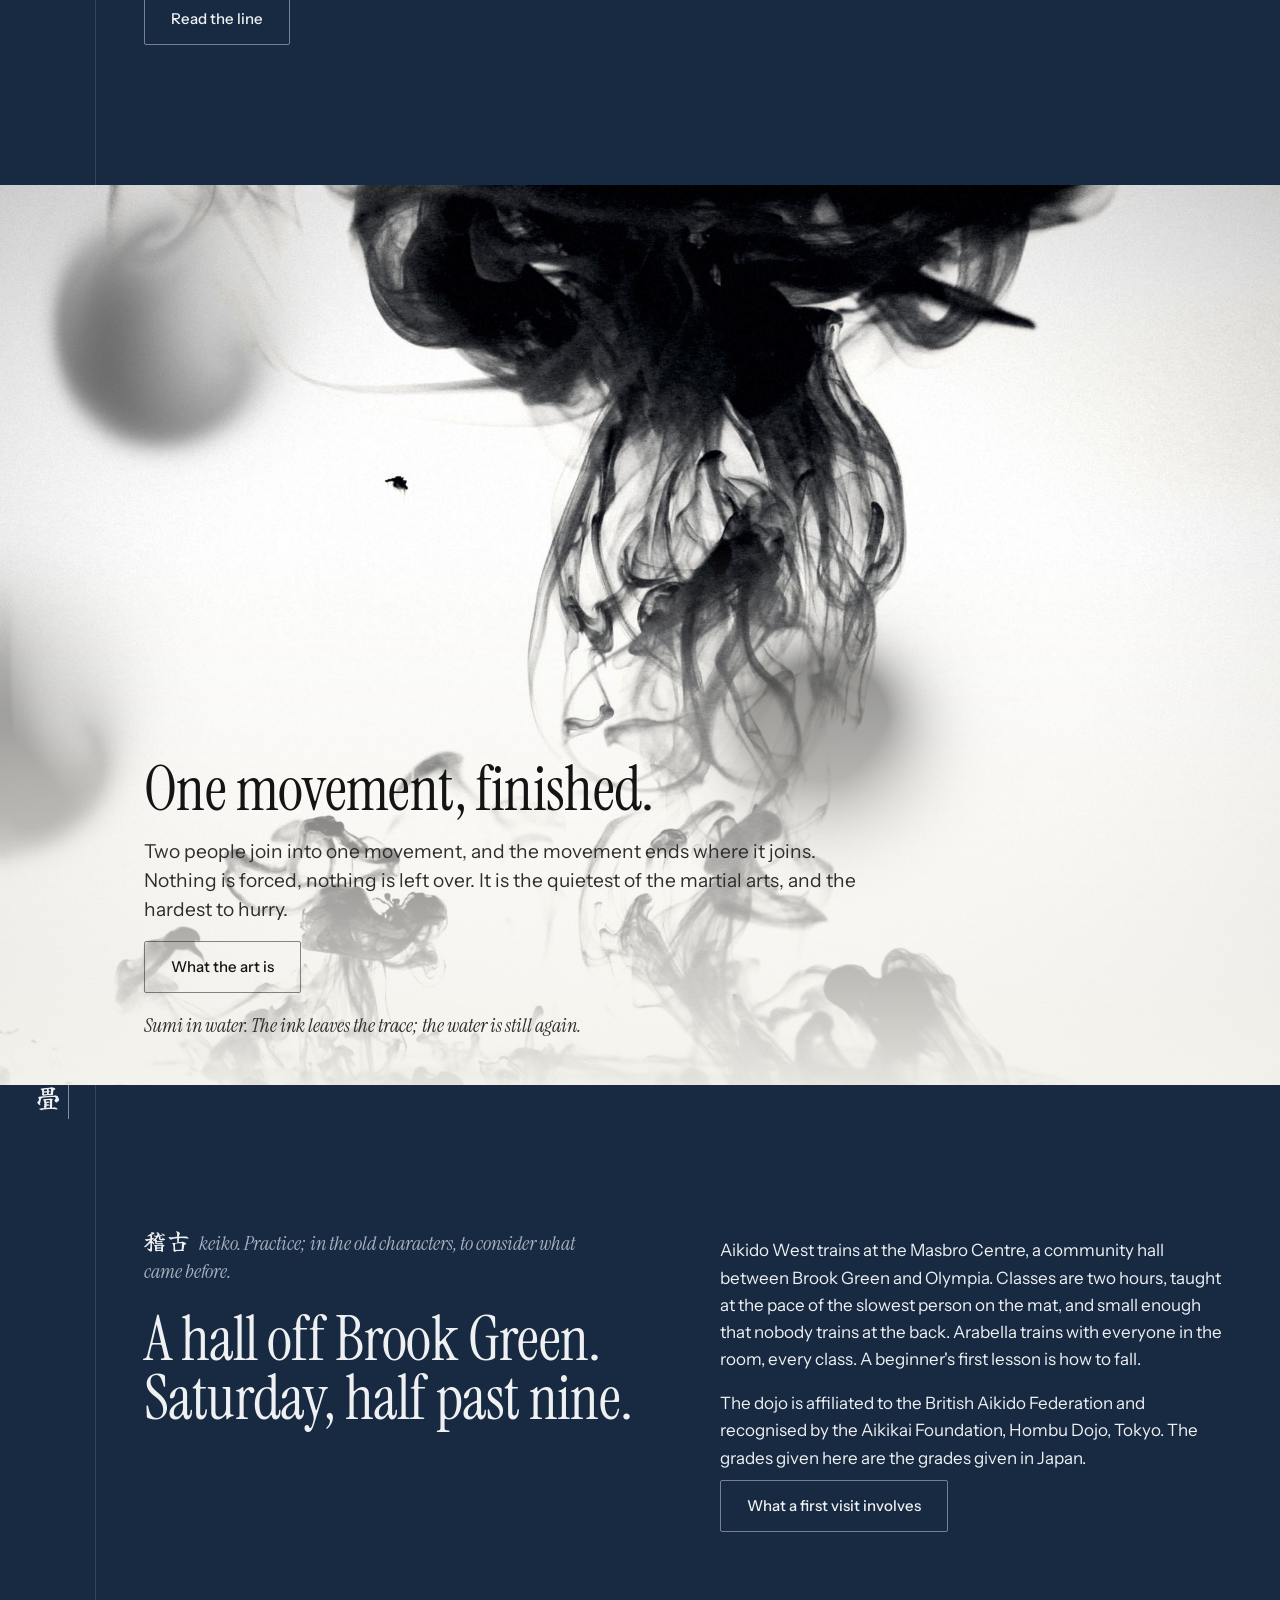
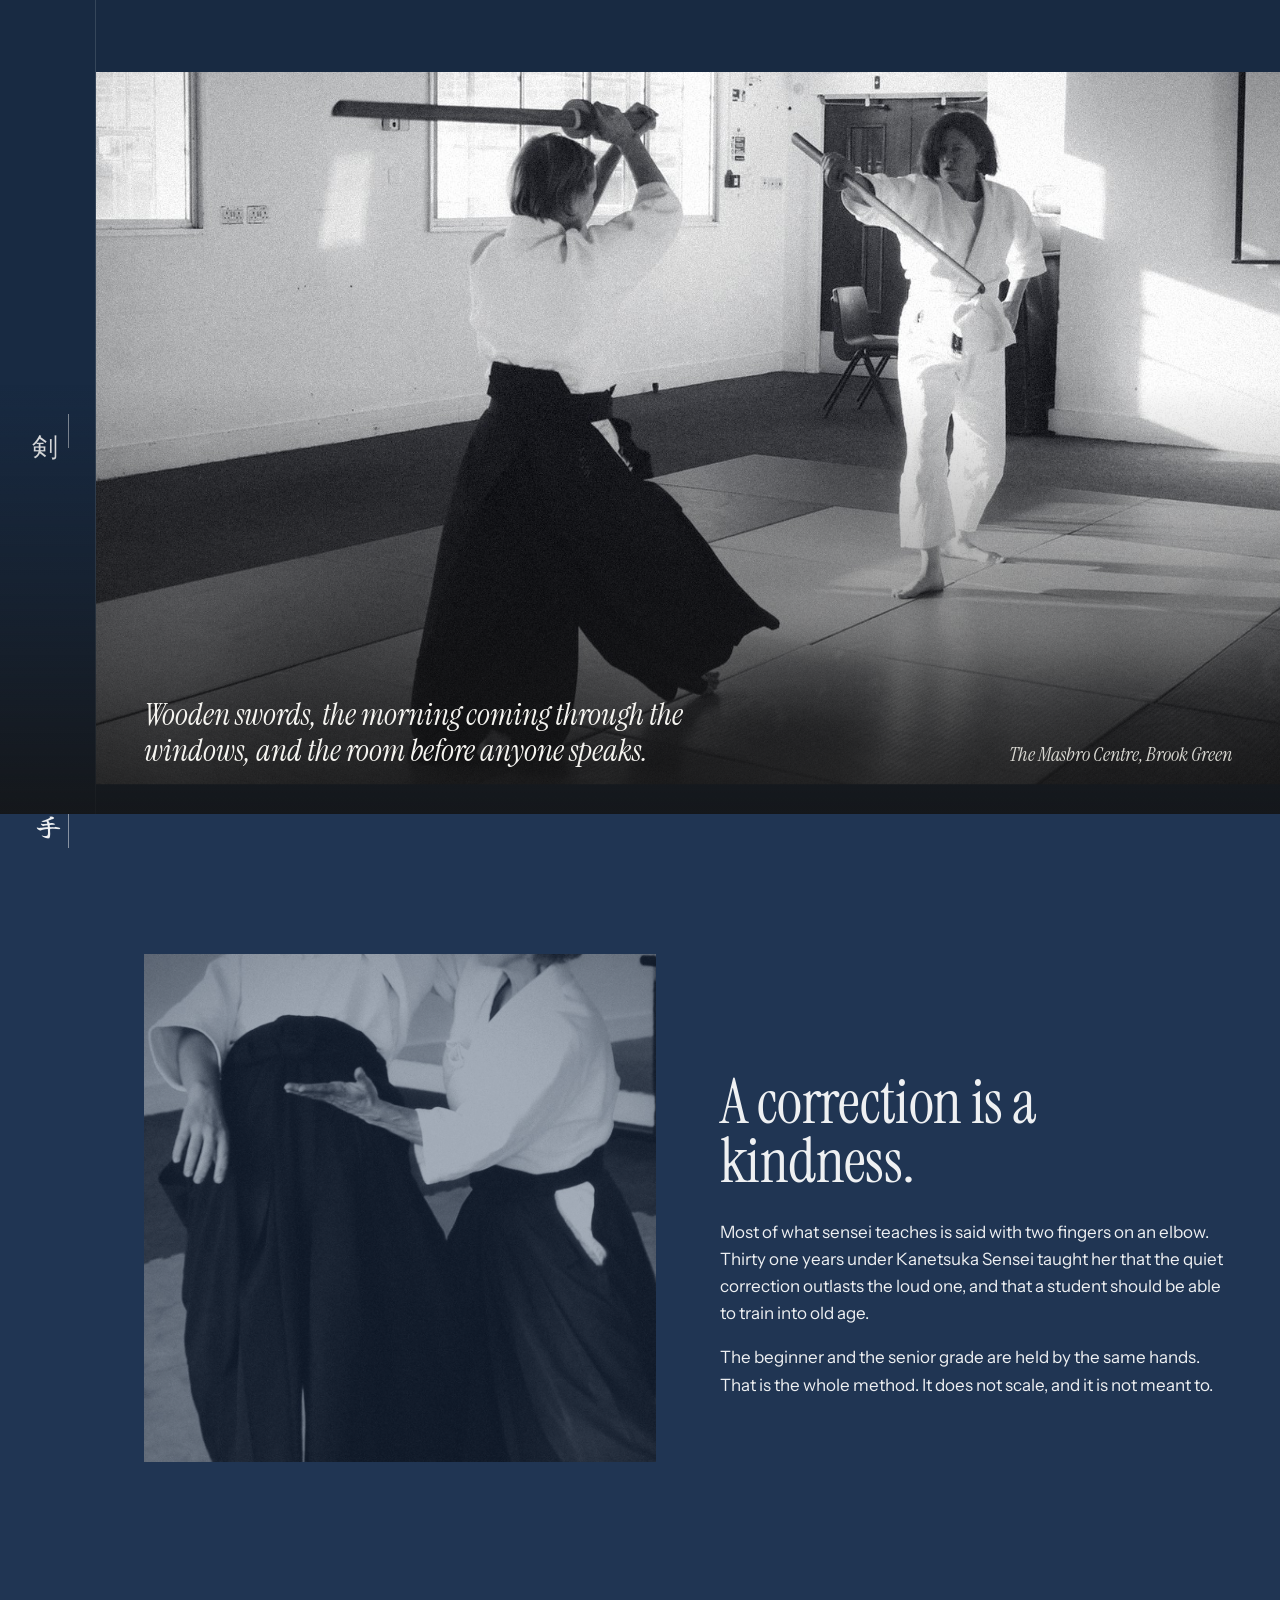
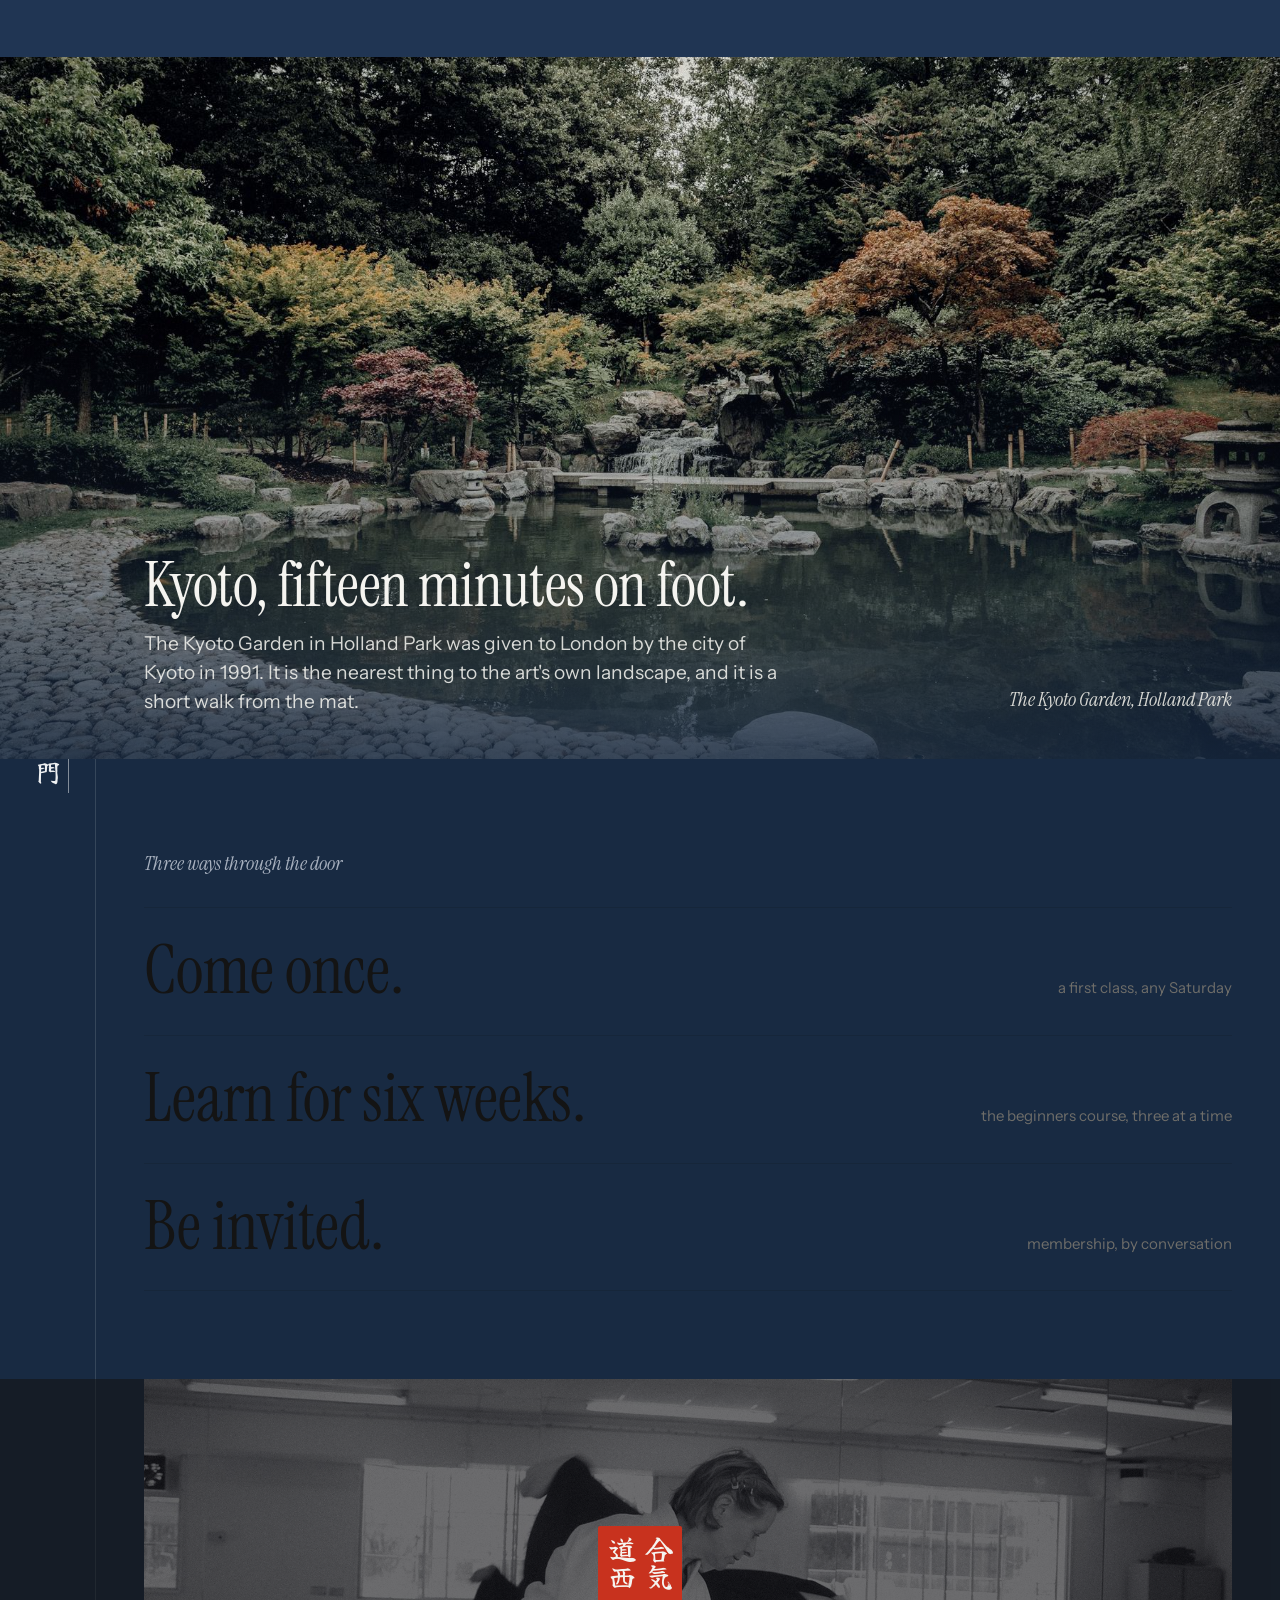
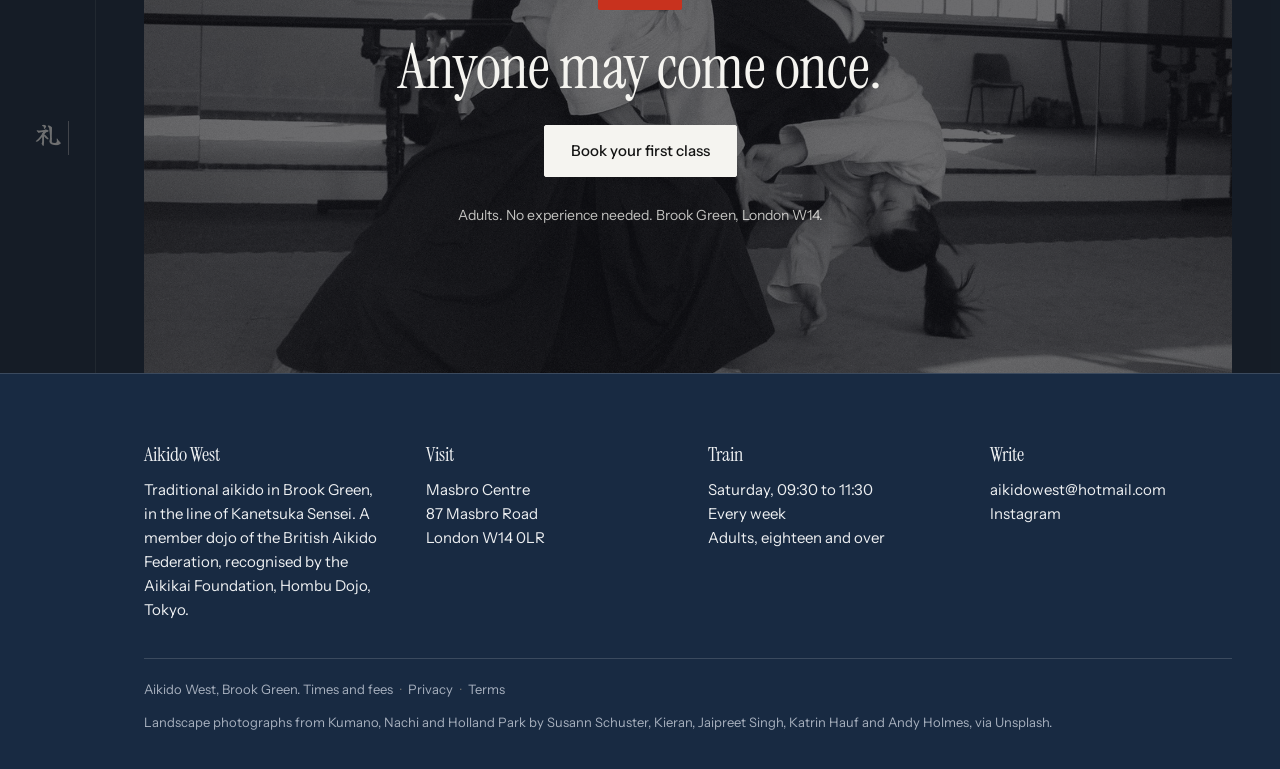
==== commit fb3f8e8f: "v6.2: live ink plate, clearer brush mark, privacy and terms, second red team, icons and metadata Co-" ====
--- a/index.html
+++ b/index.html
@@ -5,6 +5,14 @@
 <meta name="viewport" content="width=device-width,initial-scale=1">
 <title>Aikido West</title>
 <meta name="description" content="A traditional aikido dojo in Brook Green, West London, in the direct line of Minoru Kanetsuka Sensei. Taught by Arabella Braun, 5th Dan, Aikikai. Saturday mornings. Anyone may come once.">
+<link rel="icon" type="image/png" sizes="64x64" href="assets/favicon-64.png">
+<link rel="apple-touch-icon" href="assets/apple-touch-icon.png">
+<meta name="theme-color" content="#182A42">
+<meta property="og:site_name" content="Aikido West">
+<meta property="og:title" content="Aikido West">
+<meta property="og:description" content="A traditional aikido dojo in Brook Green, West London, in the direct line of Minoru Kanetsuka Sensei. Taught by Arabella Braun, 5th Dan, Aikikai. Saturday mornings. Anyone may come once.">
+<meta property="og:image" content="https://mobstershaikh.github.io/aikido-west/assets/stock/kumano_torii.jpg">
+<meta property="og:type" content="website">
 <link rel="stylesheet" href="assets/site.css">
 <script src="assets/js/suminagashi.js"></script>
 <script src="assets/js/gsap.min.js"></script>
@@ -16,6 +24,7 @@
 </style>
 </head>
 <body class="night">
+<a class="skip" href="#main">Skip to content</a>
 <svg width="0" height="0" style="position:absolute" aria-hidden="true"><filter id="grainF"><feTurbulence type="fractalNoise" baseFrequency="0.85" numOctaves="2" stitchTiles="stitch"></feTurbulence><feColorMatrix type="saturate" values="0"></feColorMatrix></filter></svg>
 <div class="grain" style="filter:url(#grainF)" aria-hidden="true"></div>
 
@@ -38,18 +47,19 @@
       <a href="organisations.html">For organisations</a>
       <a href="contact.html">Write to us</a>
     </nav>
-    <a class="btn cta" href="book.html">Request a first class</a>
+    <a class="btn cta" href="book.html">Book a first class</a>
   </header>
   <div class="body">
-    <p class="mark6 soft" style="animation-delay:.2s" lang="ja">合気道</p>
+    <p class="mark6 ink-in" lang="ja">合気道</p>
     <h1 class="display h1 soft" style="animation-delay:.5s;max-width:none">Aikido, as it was<br>handed down.</h1>
     <p class="lead soft" style="animation-delay:.9s">A traditional dojo in Brook Green, West London, in the direct line of Minoru Kanetsuka Sensei. Taught by Arabella Braun, 5th Dan, Aikikai. Saturday mornings. Adults, any level. Anyone may come once.</p>
-    <div class="soft" style="animation-delay:1.2s;display:flex;flex-wrap:wrap;gap:14px"><a class="btn fill" href="book.html">Request your first class</a><a class="btn" href="times.html">Times and fees</a></div>
+    <div class="soft" style="animation-delay:1.2s;display:flex;flex-wrap:wrap;gap:14px"><a class="btn fill" href="book.html">Book your first class</a><a class="btn" href="times.html">Times and fees</a></div>
+    <p class="proof soft" style="animation-delay:1.5s">Aikikai Foundation, Hombu Dojo, Tokyo <span class="sep">·</span> British Aikido Federation <span class="sep">·</span> The Masbro Centre, W14</p>
   </div>
-  <p class="place">Ōyunohara, Kumano Hongū. The art was born in these mountains.</p>
+  <p class="place">Ōyunohara, Kumano Hongū. The founder was born below these mountains.</p>
 </section>
 
-<div class="scroll">
+<div class="scroll" id="main">
 
   <section class="st station" id="kumano">
     <div class="mark" aria-hidden="true"><span>熊野</span></div>
@@ -58,16 +68,16 @@
       <div class="two top">
         <div style="display:flex;flex-direction:column;gap:24px">
           <p class="preface"><span class="k">熊野</span>Kumano. The mountain province where the founder was born, and to which he returned all his life.</p>
-          <h2 class="display h2">The art was born in Kumano.</h2>
+          <h2 class="display h2">The founder was born in Kumano.</h2>
         </div>
         <div class="prose" style="padding-top:12px">
-          <p>Morihei Ueshiba, the founder of aikido, was born in Tanabe on the Kumano coast in 1883. The pilgrim roads that cross those mountains, the Kumano Kodō, have been walked for a thousand years; the cedar steps at Daimon-zaka still climb to the Nachi falls. His art took the mountains' temper: nothing is forced, everything is joined.</p>
+          <p>Morihei Ueshiba, the founder of aikido, was born in Tanabe on the Kumano coast in 1883. The pilgrim roads that cross those mountains, the Kumano Kodō, have been walked for a thousand years; the cedar steps at Daimon-zaka still climb to the Nachi falls. He shaped the art far from here, over forty years, but he returned to these mountains all his life, and the art kept their temper: nothing is forced, everything is joined.</p>
           <p>Aikido West carries that art, unchanged in principle, to a hall off Brook Green. The line from the founder to this mat has four names and no gaps.</p>
         </div>
       </div>
       <div class="duo">
-        <figure><img class="ph" src="assets/stock/kumano_steps.jpg" alt="Stone steps climbing between cedars on the Daimon-zaka, Kumano Kodō"><figcaption>Daimon-zaka, the cedar steps to Nachi. Kumano Kodō.</figcaption></figure>
-        <figure><img class="ph" src="assets/stock/nachi_torii.jpg" alt="The Nachi waterfall seen past a torii gate"><figcaption>Nachi, the falls past the gate.</figcaption></figure>
+        <figure><img class="ph" loading="lazy" decoding="async" src="assets/stock/kumano_steps.jpg" alt="Stone steps climbing between cedars on the Daimon-zaka, Kumano Kodō"><figcaption>Daimon-zaka, the cedar steps to Nachi. Kumano Kodō.</figcaption></figure>
+        <figure><img class="ph" loading="lazy" decoding="async" src="assets/stock/nachi_torii.jpg" alt="The Nachi waterfall seen past a torii gate"><figcaption>Nachi, the falls past the gate.</figcaption></figure>
       </div>
     </div>
   </section>
@@ -85,24 +95,25 @@
           <p>Arabella Braun <em>his student from 1988, Brook Green</em></p>
         </div>
         <div class="prose">
-          <p>Kanetsuka Sensei met Chiba Sensei in Kathmandu in 1972 and came to England at his invitation. When Chiba Sensei returned to Japan in 1976, Kanetsuka Sensei succeeded him as Technical Director of the British Aikido Federation and as the Aikikai Hombu Dojo's representative in this country. Arabella trained under him from 1988 until his death in 2019. What she teaches is what he taught.</p>
+          <p>Kanetsuka Sensei met Chiba Sensei in Kathmandu in 1972 and came to England at his invitation. When Chiba Sensei returned to Japan, Kanetsuka Sensei succeeded him: Technical Director of the British Aikido Federation from 1978, and the Aikikai Hombu Dojo's representative in this country until his death in 2019. Arabella trained under him from 1988 to the end. What she teaches is what he taught.</p>
         </div>
         <div><a class="btn" href="lineage.html">Read the line</a></div>
       </div>
       <figure class="frame" style="height:clamp(420px,46vw,680px)">
-        <img class="ph" src="assets/kanetsuka_portrait.jpg" alt="Minoru Kanetsuka Shihan, 8th Dan, teaching" style="object-position:center 20%">
+        <img class="ph" loading="lazy" decoding="async" src="assets/kanetsuka_portrait.jpg" alt="Minoru Kanetsuka Shihan, 8th Dan, teaching" style="object-position:center 20%">
       </figure>
     </div>
   </section>
 
   <section class="st plate tall light" id="turn">
     <div class="mark" aria-hidden="true"><span>墨</span></div>
-    <img class="ph" src="assets/stock/ink_1.jpg" alt="Black ink unfurling in still water" style="object-position:center 30%">
+    <img class="ph" loading="lazy" decoding="async" src="assets/stock/ink_1.jpg" alt="Black ink unfurling in still water" style="object-position:center 30%">
+    <canvas id="sumi" class="sumi" aria-hidden="true"></canvas>
     <div class="veil" aria-hidden="true"></div>
     <div class="text">
       <div style="display:flex;flex-direction:column;gap:18px;max-width:720px">
         <h2 class="display h2">One movement, finished.</h2>
-        <p class="lead">An attack is received, joined and redirected, and the movement ends where it joins. There is no first attack in aikido, and so there is no competition. It is the quietest of the martial arts, and the hardest to hurry.</p>
+        <p class="lead">Two people join into one movement, and the movement ends where it joins. Nothing is forced, nothing is left over. It is the quietest of the martial arts, and the hardest to hurry.</p>
         <div><a class="btn" href="the-art.html">What the art is</a></div>
       </div>
       <p class="note">Sumi in water. The ink leaves the trace; the water is still again.</p>
@@ -128,7 +139,7 @@
 
   <section class="st full para frame">
     <div class="mark" aria-hidden="true"><span>剣</span></div>
-    <img class="ph" src="assets/hero_weapons.jpg" alt="Two practitioners with wooden swords in the morning light at the Masbro Centre">
+    <img class="ph" loading="lazy" decoding="async" src="assets/hero_weapons.jpg" alt="Two practitioners with wooden swords in the morning light at the Masbro Centre">
     <div class="shade" aria-hidden="true"></div>
     <div class="text">
       <p class="cap" style="max-width:640px">Wooden swords, the morning coming through the windows, and the room before anyone speaks.</p>
@@ -140,7 +151,7 @@
     <div class="mark" aria-hidden="true"><span>手</span></div>
     <div class="inner two" style="margin-left:0">
       <figure class="frame" style="height:clamp(420px,44vw,640px)">
-        <img class="ph" src="assets/hands.jpg" alt="Sensei's hands correcting a student's posture">
+        <img class="ph" loading="lazy" decoding="async" src="assets/hands.jpg" alt="Sensei's hands correcting a student's posture">
       </figure>
       <div style="display:flex;flex-direction:column;gap:28px">
         <h2 class="display h2">A correction is a kindness.</h2>
@@ -154,7 +165,7 @@
 
   <section class="st plate">
     <div class="mark" aria-hidden="true"><span>庭</span></div>
-    <img class="ph" src="assets/stock/kyoto_garden_pond.jpg" alt="The pond and stone lantern of the Kyoto Garden in Holland Park">
+    <img class="ph" loading="lazy" decoding="async" src="assets/stock/kyoto_garden_pond.jpg" alt="The pond and stone lantern of the Kyoto Garden in Holland Park">
     <div class="veil" aria-hidden="true"></div>
     <div class="text">
       <div style="display:flex;flex-direction:column;gap:14px;max-width:640px">
@@ -179,12 +190,12 @@
 
   <section class="st closing frame">
     <div class="mark" aria-hidden="true"><span>礼</span></div>
-    <img class="ph" src="assets/throw_wide.jpg" alt="Arabella Braun throwing a student">
+    <img class="ph" loading="lazy" decoding="async" src="assets/throw_wide.jpg" alt="Arabella Braun throwing a student">
     <div class="shade" aria-hidden="true"></div>
     <div class="text">
       <span class="seal lg" aria-hidden="true"><span>合気</span><span>道西</span></span>
       <h2 class="display h2" style="max-width:820px">Anyone may come once.</h2>
-      <a class="btn fill" href="book.html">Request your first class</a>
+      <a class="btn fill" href="book.html">Book your first class</a>
       <p class="small" style="color:rgba(245,244,240,.78)">Adults. No experience needed. Brook Green, London W14.</p>
     </div>
   </section>
@@ -193,12 +204,12 @@
 
 <footer class="foot">
   <div class="cols">
-    <div><p class="t">Aikido West</p><p>Traditional aikido in Brook Green, in the line of Kanetsuka Sensei. Affiliated to the British Aikido Federation and recognised by the Aikikai Foundation, Hombu Dojo, Tokyo.</p></div>
+    <div><p class="t">Aikido West</p><p>Traditional aikido in Brook Green, in the line of Kanetsuka Sensei. A member dojo of the British Aikido Federation, recognised by the Aikikai Foundation, Hombu Dojo, Tokyo.</p></div>
     <div><p class="t">Visit</p><p>Masbro Centre<br>87 Masbro Road<br>London W14 0LR</p></div>
     <div><p class="t">Train</p><p>Saturday, 09:30 to 11:30<br>Every week<br>Adults, eighteen and over</p></div>
     <div><p class="t">Write</p><p><a href="mailto:aikidowest@hotmail.com">aikidowest@hotmail.com</a><br><a href="https://www.instagram.com/aikidowestdojo">Instagram</a></p></div>
   </div>
-  <div class="base"><p>Aikido West, Brook Green. <a href="times.html">Times and fees</a></p><p>Landscape photographs from Kumano, Nachi and Holland Park by Susann Schuster, Kieran, Jaipreet Singh, Katrin Hauf and Andy Holmes, via Unsplash.</p></div>
+  <div class="base"><p>Aikido West, Brook Green. <a href="times.html">Times and fees</a> <span class="sep">·</span> <a href="privacy.html">Privacy</a> <span class="sep">·</span> <a href="terms.html">Terms</a></p><p>Landscape photographs from Kumano, Nachi and Holland Park by Susann Schuster, Kieran, Jaipreet Singh, Katrin Hauf and Andy Holmes, via Unsplash.</p></div>
 </footer>
 
 </div>
@@ -222,6 +233,23 @@
       });
       if ('IntersectionObserver' in window) {
         new IntersectionObserver(function (es) { es.forEach(function (e) { e.isIntersecting ? api.resume() : api.pause(); }); }).observe(c);
+      }
+    } catch (e) {}
+  }
+
+  // the ink plate: dark sumi drifting on the paper, over the photograph
+  var s = document.getElementById('sumi');
+  if (s && window.Suminagashi) {
+    try {
+      var ink = window.Suminagashi(s, {
+        BACK_COLOR: { r: 0, g: 0, b: 0 }, TRANSPARENT: false, BLOOM: false, SUNRAYS: false, SHADING: false,
+        SPLAT_RADIUS: 0.5, SPLAT_FORCE: 380, HOVER: !reduce, HOVER_GAIN: 0.18,
+        DENSITY_DISSIPATION: 0.2, VELOCITY_DISSIPATION: 0.85, CURL: 9,
+        INITIAL_SPLATS: 3, AUTO_SPLAT: !reduce, AUTO_INTERVAL: 3.8, AUTO_FORCE: 90,
+        PALETTE: [{ r: 0.16, g: 0.16, b: 0.16 }, { r: 0.12, g: 0.12, b: 0.12 }, { r: 0.2, g: 0.2, b: 0.2 }, { r: 0.1, g: 0.1, b: 0.1 }]
+      });
+      if ('IntersectionObserver' in window) {
+        new IntersectionObserver(function (es) { es.forEach(function (e) { e.isIntersecting ? ink.resume() : ink.pause(); }); }).observe(s);
       }
     } catch (e) {}
   }
--- a/assets/site.css
+++ b/assets/site.css
@@ -10,8 +10,8 @@
 @font-face{font-family:'Shippori';src:url(fonts/kanji/shippori-500.woff2) format('woff2');font-weight:500;font-display:swap}
 
 :root{
-  --paper:#F5F4F0; --paper-2:#ECEAE4; --ink:#141414; --ink-2:#2E2E2C; --grey:#6E6D69; --line:rgba(20,20,20,.14); --line-strong:rgba(20,20,20,.5);
-  --ai:#1F3A5F; --night:#0F1A26; --night-2:#16233A; --night-text:#E9ECEF; --night-grey:#9AA4B2; --night-line:rgba(233,236,239,.16);
+  --paper:#F6F4EE; --paper-2:#EDEAE2; --ink:#141414; --ink-2:#2E2E2C; --grey:#6E6D69; --line:rgba(20,20,20,.14); --line-strong:rgba(20,20,20,.5);
+  --ai:#1F3A5F; --night:#182A42; --night-2:#203553; --night-text:#EEF0F2; --night-grey:#A7B0BE; --night-line:rgba(238,240,242,.16);
   --shu:#C8321E;
   --serif:'Instrument Serif',Georgia,serif; --sans:'Instrument Sans',system-ui,sans-serif; --kanji:'Shippori','Hiragino Mincho ProN','Yu Mincho',serif; --brush:'Yuji','Shippori','Hiragino Mincho ProN',serif;
   --margin:96px; --gutter:48px; --measure:62ch;
@@ -38,7 +38,7 @@
 .prose p+p{margin-top:1em}
 .small{font-size:14px;line-height:1.5;color:var(--grey)}
 .preface{font-family:var(--serif);font-style:italic;font-size:clamp(19px,1.6vw,23px);line-height:1.35;color:var(--grey);max-width:52ch}
-.preface .k{font-family:var(--brush);font-style:normal;color:var(--ink);margin-right:.4em;font-size:1.1em}
+.preface .k{font-family:var(--brush);font-style:normal;color:var(--ai);margin-right:.4em;font-size:1.1em}
 .note{font-family:var(--serif);font-style:italic;font-size:20px;color:var(--grey)}
 .kanji{font-family:var(--kanji);font-weight:400}
 .night .lead,.night .prose,.night .prose p{color:var(--night-text)}
@@ -100,7 +100,7 @@
 .full .ph{width:100%;height:100%;object-fit:cover;display:block}
 .full .shade{position:absolute;inset:0;background:linear-gradient(to top,rgba(20,20,20,.84),rgba(20,20,20,.4) 28%,rgba(20,20,20,0) 58%)}
 .full .text{position:absolute;left:calc(var(--margin) + var(--gutter));right:var(--gutter);bottom:44px;display:flex;flex-wrap:wrap;justify-content:space-between;align-items:flex-end;gap:16px 32px;color:#F5F4F0}
-.full .text .note{color:rgba(245,244,240,.75)}
+.full .text .note{color:rgba(246,244,238,.75)}
 .cap{font-family:var(--serif);font-style:italic;font-size:clamp(22px,2.4vw,34px);line-height:1.2}
 @media(max-width:900px){.full .text{left:var(--gutter)}.st.full{padding:0}.station{padding-top:88px;padding-bottom:88px}}
 .frame{overflow:hidden;position:relative}
@@ -115,7 +115,7 @@
 .closing .ph{opacity:.9}
 .closing .shade{position:absolute;inset:0;background:rgba(20,20,20,.58)}
 .closing .text{position:absolute;inset:0;display:flex;flex-direction:column;align-items:center;justify-content:center;text-align:center;gap:28px;padding:0 var(--gutter);color:#F5F4F0}
-.closing .btn{color:#F5F4F0;border-color:rgba(245,244,240,.6)}.closing .btn:hover{background:#F5F4F0;color:var(--ink);border-color:#F5F4F0}
+.closing .btn{color:#F5F4F0;border-color:rgba(246,244,238,.6)}.closing .btn:hover{background:#F5F4F0;color:var(--ink);border-color:#F5F4F0}
 .closing .btn.fill{background:#F5F4F0;color:var(--ink);border-color:#F5F4F0}.closing .btn.fill:hover{background:#fff}
 /* rows */
 .rows{display:flex;flex-direction:column}
@@ -178,7 +178,7 @@
 /* hero */
 .hero{position:relative;height:clamp(600px,92vh,960px);display:flex;flex-direction:column;overflow:hidden;background:var(--paper)}
 .hero canvas{position:absolute;inset:0;width:100%;height:100%;display:block;filter:invert(1);mix-blend-mode:multiply;opacity:.76}
-.hero .fade{position:absolute;inset:0;pointer-events:none;background:linear-gradient(to bottom,var(--paper) 0%,rgba(245,244,240,0) 15%),linear-gradient(to top,var(--paper) 0%,rgba(245,244,240,0) 34%)}
+.hero .fade{position:absolute;inset:0;pointer-events:none;background:linear-gradient(to bottom,var(--paper) 0%,rgba(246,244,238,0) 15%),linear-gradient(to top,var(--paper) 0%,rgba(246,244,238,0) 34%)}
 .hero .body{position:relative;z-index:2;margin-top:auto;padding:0 var(--gutter) 72px calc(var(--margin) + var(--gutter));display:flex;flex-direction:column;gap:28px}
 .hero .side{position:absolute;left:0;top:0;bottom:0;width:var(--margin);display:flex;align-items:flex-end;justify-content:center;padding-bottom:88px;z-index:2}
 .hero .side span{writing-mode:vertical-rl;font-family:var(--kanji);font-size:22px;letter-spacing:.5em;color:var(--ink)}
@@ -190,7 +190,7 @@
 .night .scroll:before,body.night .scroll:before{background:var(--night-line)}
 .night .line{border-color:var(--night-line)}
 .para{overflow:hidden}.para .ph{height:114%;margin-top:-7%}
-@media(max-width:900px){.nav .cta{display:none}.hero canvas{opacity:.42}.hero .fade{background:linear-gradient(to bottom,var(--paper) 0%,rgba(245,244,240,0) 34%),linear-gradient(to top,var(--paper) 0%,rgba(245,244,240,0) 34%)}}
+@media(max-width:900px){.nav .cta{display:none}.hero canvas{opacity:.42}.hero .fade{background:linear-gradient(to bottom,var(--paper) 0%,rgba(246,244,238,0) 34%),linear-gradient(to top,var(--paper) 0%,rgba(246,244,238,0) 34%)}}
 @media(max-width:600px){.way{flex-direction:column;align-items:flex-start;gap:8px}.way .n{text-align:left}}
 
 /* v6: photography led */
@@ -199,29 +199,29 @@
 .cine .ph{position:absolute;inset:0;width:100%;height:100%;object-fit:cover;display:block}
 .cine .veil{position:absolute;inset:0;pointer-events:none}
 .cine .body{position:relative;z-index:2}
-.cine .place{position:absolute;right:var(--gutter);bottom:26px;z-index:2;font-family:var(--serif);font-style:italic;font-size:14px;color:rgba(245,244,240,.62);max-width:46ch;text-align:right}
+.cine .place{position:absolute;right:var(--gutter);bottom:26px;z-index:2;font-family:var(--serif);font-style:italic;font-size:14px;color:rgba(246,244,238,.62);max-width:46ch;text-align:right}
 .hero6{height:clamp(640px,100vh,1040px);display:flex;flex-direction:column}
 .hero6 .panel{position:absolute;right:0;top:0;bottom:0;width:56%;overflow:hidden}
-.hero6 .panel .ph{position:absolute;inset:0;width:100%;height:100%;object-fit:cover;object-position:50% 28%;filter:brightness(.8) contrast(1.04)}
-.hero6 .panel:after{content:"";position:absolute;inset:0;background:linear-gradient(to right,var(--night) 0%,rgba(15,26,38,.55) 22%,rgba(15,26,38,0) 55%),linear-gradient(to top,rgba(15,26,38,.85) 0%,rgba(15,26,38,0) 40%),linear-gradient(to bottom,rgba(15,26,38,.7) 0%,rgba(15,26,38,0) 28%)}
+.hero6 .panel .ph{position:absolute;inset:0;width:100%;height:100%;object-fit:cover;object-position:50% 28%;filter:brightness(.86) contrast(1.03)}
+.hero6 .panel:after{content:"";position:absolute;inset:0;background:linear-gradient(to right,var(--night) 0%,rgba(24,42,66,.55) 22%,rgba(24,42,66,0) 55%),linear-gradient(to top,rgba(24,42,66,.85) 0%,rgba(24,42,66,0) 40%),linear-gradient(to bottom,rgba(24,42,66,.7) 0%,rgba(24,42,66,0) 28%)}
 .hero6 canvas{position:absolute;inset:0;width:100%;height:100%;display:block;mix-blend-mode:screen;opacity:.38;pointer-events:none}
-.hero6 .veil{background:linear-gradient(to top,rgba(15,26,38,.5) 0%,rgba(15,26,38,0) 30%)}
+.hero6 .veil{background:linear-gradient(to top,rgba(24,42,66,.5) 0%,rgba(24,42,66,0) 30%)}
 .hero6 .body{margin-top:auto;padding:0 var(--gutter) 84px calc(var(--margin) + var(--gutter));display:flex;flex-direction:column;gap:26px;max-width:1240px}
-.hero6 .mark6{font-family:var(--brush);font-size:clamp(34px,3.6vw,52px);line-height:1;letter-spacing:.12em;color:#F5F4F0}
+.hero6 .mark6{font-family:var(--brush);font-size:clamp(34px,3.6vw,52px);line-height:1;letter-spacing:.12em;color:#F6F4EE}
 .hero6 .h1{color:#F5F4F0;max-width:11ch}
-.hero6 .lead{color:rgba(245,244,240,.86);max-width:60ch}
-.hero6 .btn{color:#F5F4F0;border-color:rgba(245,244,240,.55)}.hero6 .btn:hover{background:#F5F4F0;color:var(--ink);border-color:#F5F4F0}
+.hero6 .lead{color:rgba(246,244,238,.86);max-width:60ch}
+.hero6 .btn{color:#F5F4F0;border-color:rgba(246,244,238,.55)}.hero6 .btn:hover{background:#F5F4F0;color:var(--ink);border-color:#F5F4F0}
 .hero6 .btn.fill{background:#F5F4F0;color:var(--ink);border-color:#F5F4F0}.hero6 .btn.fill:hover{background:#fff;border-color:#fff}
 .hero6 .nav{position:absolute;left:0;right:0;top:0;z-index:3}
 .hero6 .nav .links a,.hero6 .nav .name,.hero6 .nav .links{color:#F5F4F0}.hero6 .nav .links a{opacity:.8}.hero6 .nav .links a:hover,.hero6 .nav .links a.on{opacity:1;border-bottom-color:#F5F4F0}
-.hero6 .nav .btn{color:#F5F4F0;border-color:rgba(245,244,240,.55)}
-@media(max-width:900px){.hero6{height:clamp(600px,92vh,860px)}.hero6 .body{padding-left:var(--gutter);padding-bottom:56px}.hero6 canvas{opacity:.28}.cine .place{display:none}.hero6 .panel{width:100%}.hero6 .panel .ph{filter:brightness(.55) contrast(1.04)}.hero6 .panel:after{background:linear-gradient(to top,rgba(15,26,38,.9) 0%,rgba(15,26,38,.3) 50%,rgba(15,26,38,.6) 100%)}}
+.hero6 .nav .btn{color:#F5F4F0;border-color:rgba(246,244,238,.55)}
+@media(max-width:900px){.hero6{height:clamp(600px,92vh,860px)}.hero6 .body{padding-left:var(--gutter);padding-bottom:56px}.hero6 canvas{opacity:.28}.cine .place{display:none}.hero6 .panel{width:100%}.hero6 .panel .ph{filter:brightness(.55) contrast(1.04)}.hero6 .panel:after{background:linear-gradient(to top,rgba(24,42,66,.9) 0%,rgba(24,42,66,.3) 50%,rgba(24,42,66,.6) 100%)}}
 /* a plate: full-bleed photo with a caption, used as a station */
 .plate{position:relative;height:clamp(480px,78vh,900px);overflow:hidden;background:var(--night)}
 .plate .ph{position:absolute;inset:0;width:100%;height:100%;object-fit:cover;display:block}
-.plate .veil{position:absolute;inset:0;background:linear-gradient(to top,rgba(15,26,38,.82),rgba(15,26,38,.25) 36%,rgba(15,26,38,0) 62%)}
+.plate .veil{position:absolute;inset:0;background:linear-gradient(to top,rgba(24,42,66,.82),rgba(24,42,66,.25) 36%,rgba(24,42,66,0) 62%)}
 .plate .text{position:absolute;left:calc(var(--margin) + var(--gutter));right:var(--gutter);bottom:44px;display:flex;flex-wrap:wrap;justify-content:space-between;align-items:flex-end;gap:16px 32px;color:#F5F4F0}
-.plate .text .note{color:rgba(245,244,240,.7)}
+.plate .text .note{color:rgba(246,244,238,.7)}
 .plate.tall{height:clamp(560px,100vh,1000px)}
 .st.plate{padding:0 0 0 var(--margin)}
 @media(max-width:900px){.plate .text{left:var(--gutter)}.st.plate{padding:0}}
@@ -229,7 +229,7 @@
 .duo{display:grid;grid-template-columns:1fr 1fr;gap:24px}
 .duo figure{position:relative;height:clamp(360px,54vw,760px);overflow:hidden}
 .duo .ph{width:100%;height:100%;object-fit:cover;display:block}
-.duo figcaption{position:absolute;left:18px;bottom:16px;right:18px;font-family:var(--serif);font-style:italic;font-size:15px;color:rgba(245,244,240,.85);text-shadow:0 1px 12px rgba(0,0,0,.5)}
+.duo figcaption{position:absolute;left:18px;bottom:16px;right:18px;font-family:var(--serif);font-style:italic;font-size:15px;color:rgba(246,244,238,.85);text-shadow:0 1px 12px rgba(0,0,0,.5)}
 @media(max-width:700px){.duo{grid-template-columns:1fr}.duo figure{height:clamp(320px,80vw,520px)}}
 /* the hinge: large brush character on night */
 .hinge{display:flex;flex-direction:column;align-items:center;text-align:center;gap:22px;padding:40px 0}
@@ -242,8 +242,35 @@
 .credit{font-size:12px;color:var(--grey)}
 
 .plate.light{background:#F3F2EE}
-.plate.light .veil{background:linear-gradient(to top,rgba(245,244,240,.92),rgba(245,244,240,.5) 34%,rgba(245,244,240,0) 60%)}
+.plate.light .veil{background:linear-gradient(to top,rgba(246,244,238,.92),rgba(246,244,238,.5) 34%,rgba(246,244,238,0) 60%)}
 .plate.light .text{color:var(--ink)}
 .plate.light .text .note{color:var(--grey)}
 .plate.light .lead{color:var(--ink-2)}
 .plate.light .btn{color:var(--ink);border-color:var(--line-strong)}.plate.light .btn:hover{background:var(--ink);color:var(--paper)}
+
+/* v6.2 */
+.skip{position:absolute;left:-999px;top:8px;background:var(--ink);color:var(--paper);padding:10px 14px;z-index:100}.skip:focus{left:8px}
+.sep{color:var(--grey);margin:0 4px}
+.hero6 .mark6{font-size:clamp(48px,5.4vw,80px);letter-spacing:.16em;text-shadow:0 2px 24px rgba(24,42,66,.55)}
+.ink-in{opacity:0;filter:blur(8px);animation:inkin 2.2s cubic-bezier(.2,.7,.2,1) .15s forwards}
+@keyframes inkin{to{opacity:1;filter:blur(0)}}
+@media (prefers-reduced-motion: reduce){.ink-in{animation:none;opacity:1;filter:none}}
+.hero6 .proof{font-size:13px;color:rgba(246,244,238,.66);letter-spacing:.01em}
+.hero6 .proof .sep{color:rgba(246,244,238,.4)}
+.st .mark span{font-size:26px;letter-spacing:.3em}
+.plate .sumi{position:absolute;inset:0;width:100%;height:100%;display:block;filter:invert(1);mix-blend-mode:multiply;opacity:.55;pointer-events:none}
+.plate .text .note,.full .text .note{color:rgba(246,244,238,.86)}
+.plate.light .text .note{color:var(--ink-2)}
+.duo figcaption{color:#F6F4EE;text-shadow:0 1px 14px rgba(0,0,0,.7)}
+.proto{font-size:13px;color:var(--grey);border:1px solid var(--line);padding:10px 14px;max-width:390px;margin:0 auto 18px;text-align:center}
+.proto a{text-decoration:underline}
+.stepno{color:var(--grey)}
+.slot.full{opacity:.7;text-decoration:none}
+.slot.full:hover{opacity:1;border-color:var(--ink)}
+.q .m{font-size:22px;color:var(--ink);line-height:1}
+.phone .btn{display:inline-flex}
+@supports (animation-timeline: view()){
+  .duo figure,.two > figure.frame{clip-path:inset(0 0 10% 0);opacity:.6;animation:lift linear both;animation-timeline:view();animation-range:entry 0% entry 45%}
+  @keyframes lift{to{clip-path:inset(0 0 0 0);opacity:1}}
+}
+@media (prefers-reduced-motion: reduce){.duo figure,.two > figure.frame{animation:none;clip-path:none;opacity:1}}
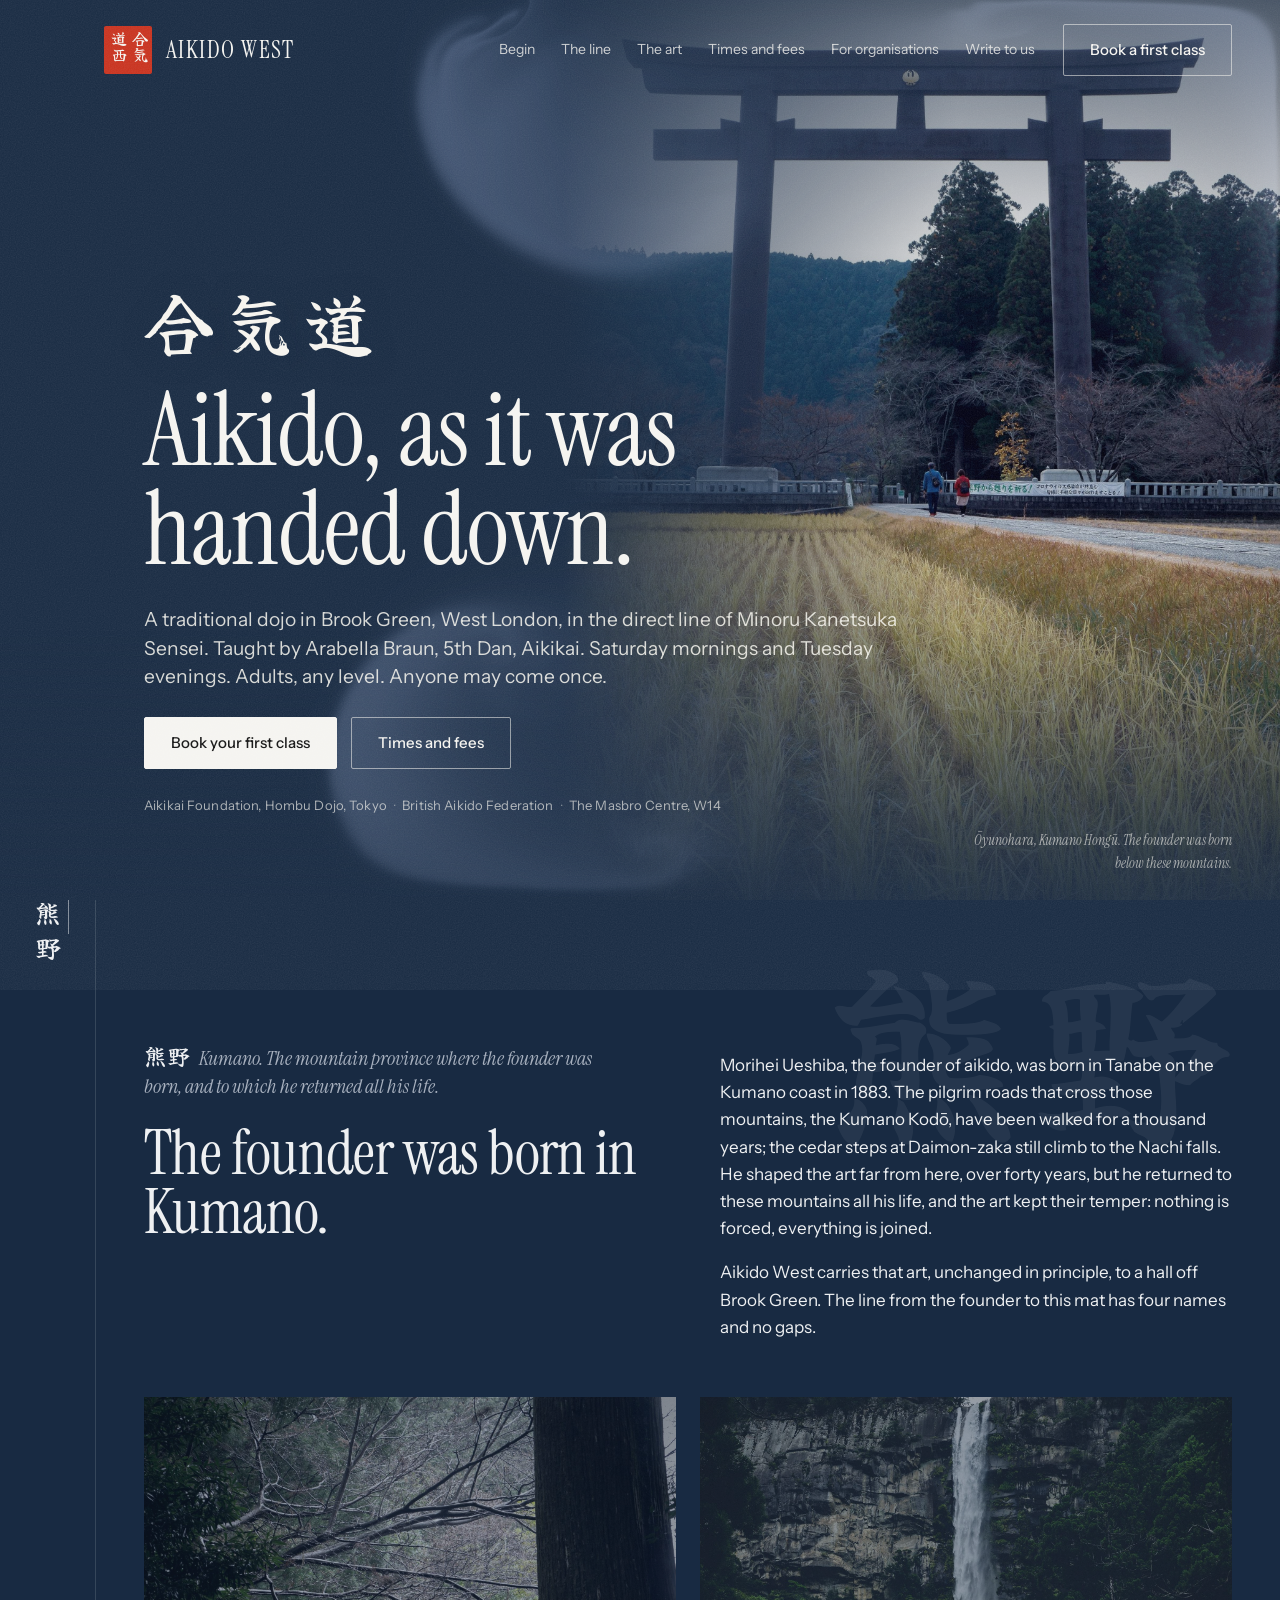
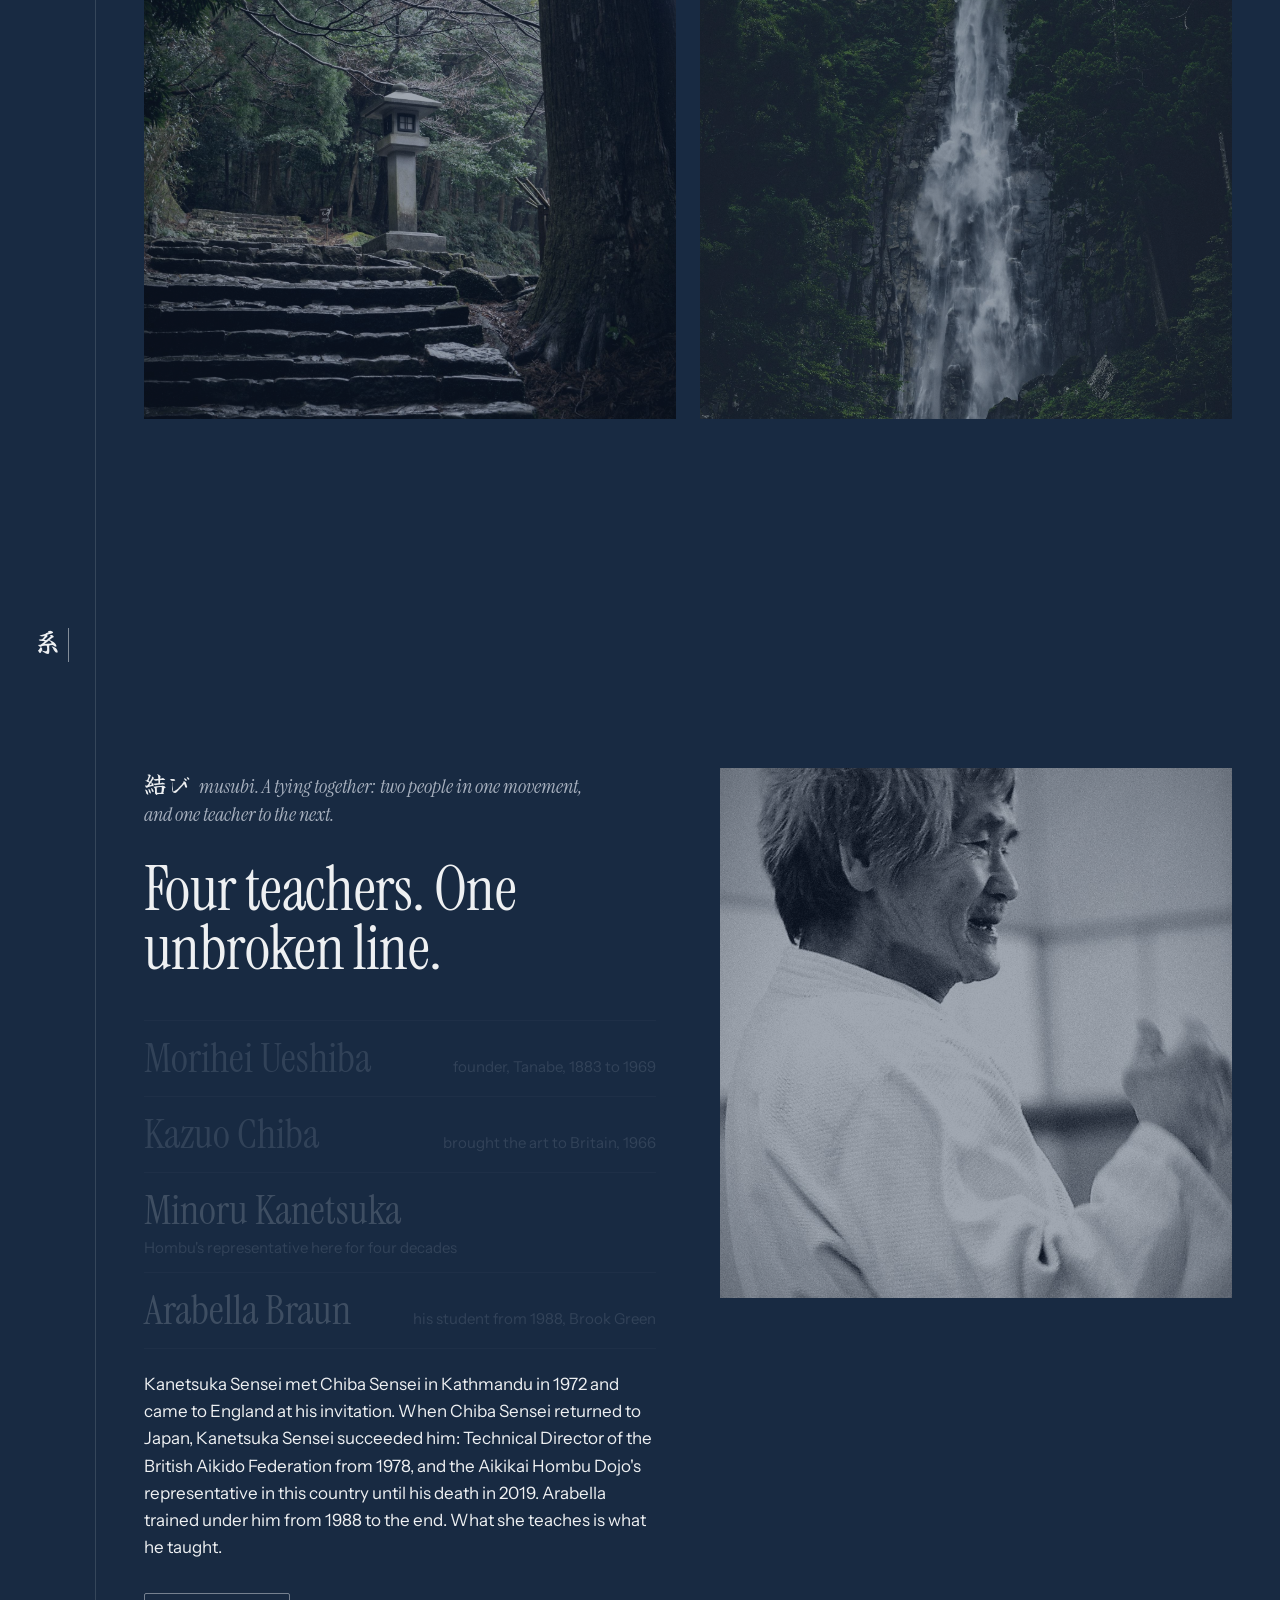
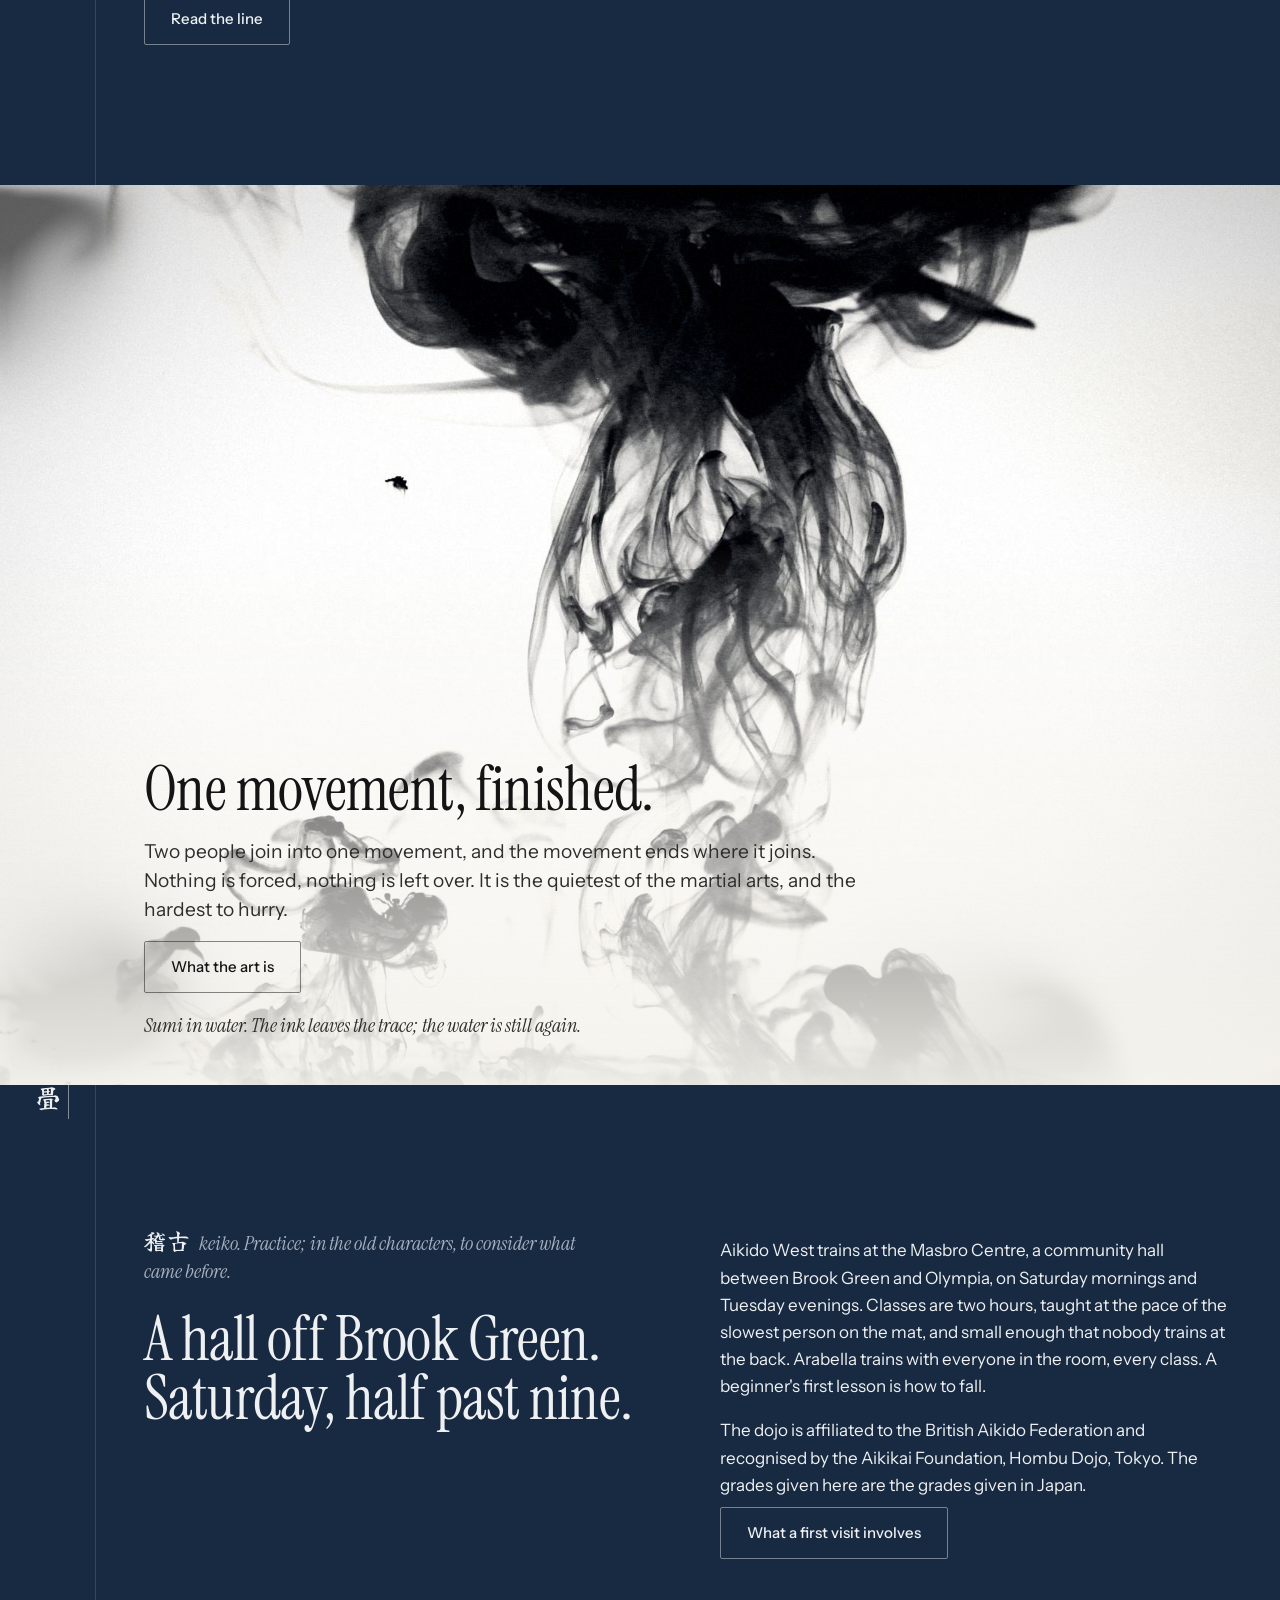
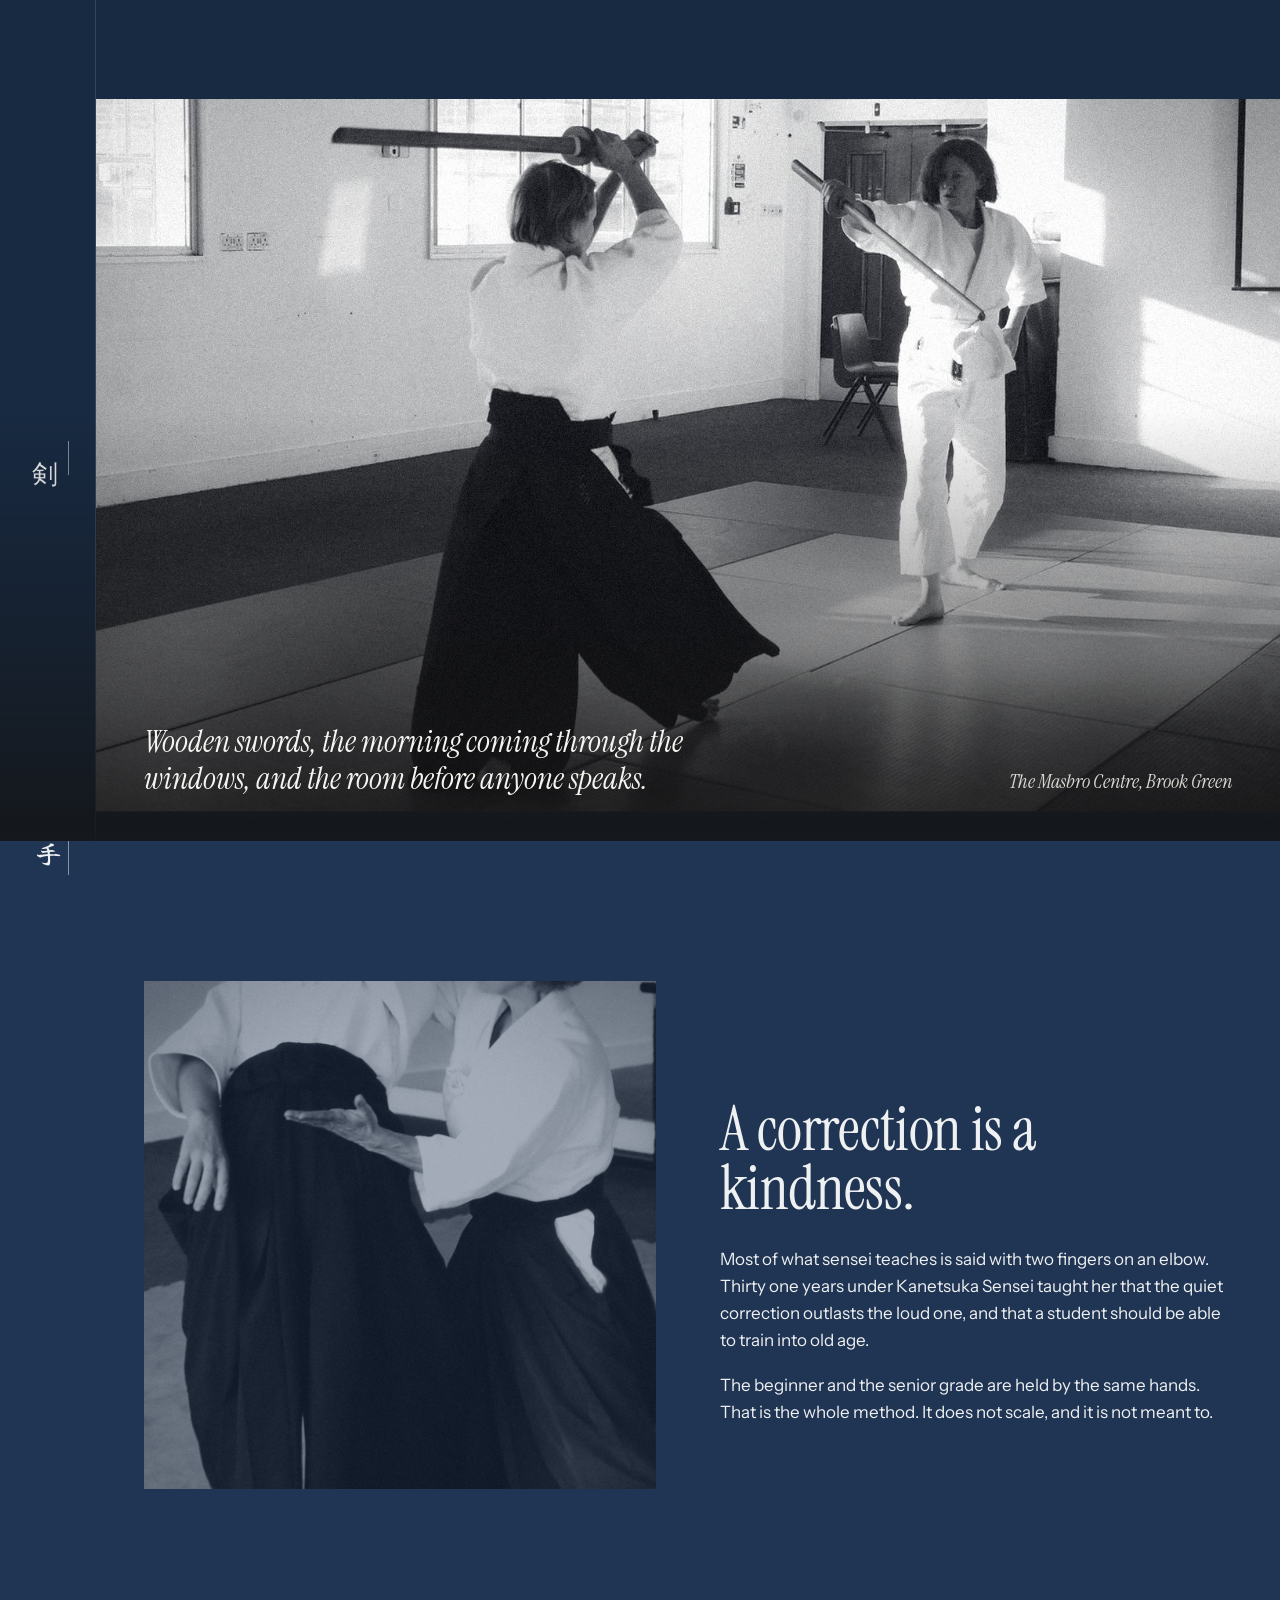
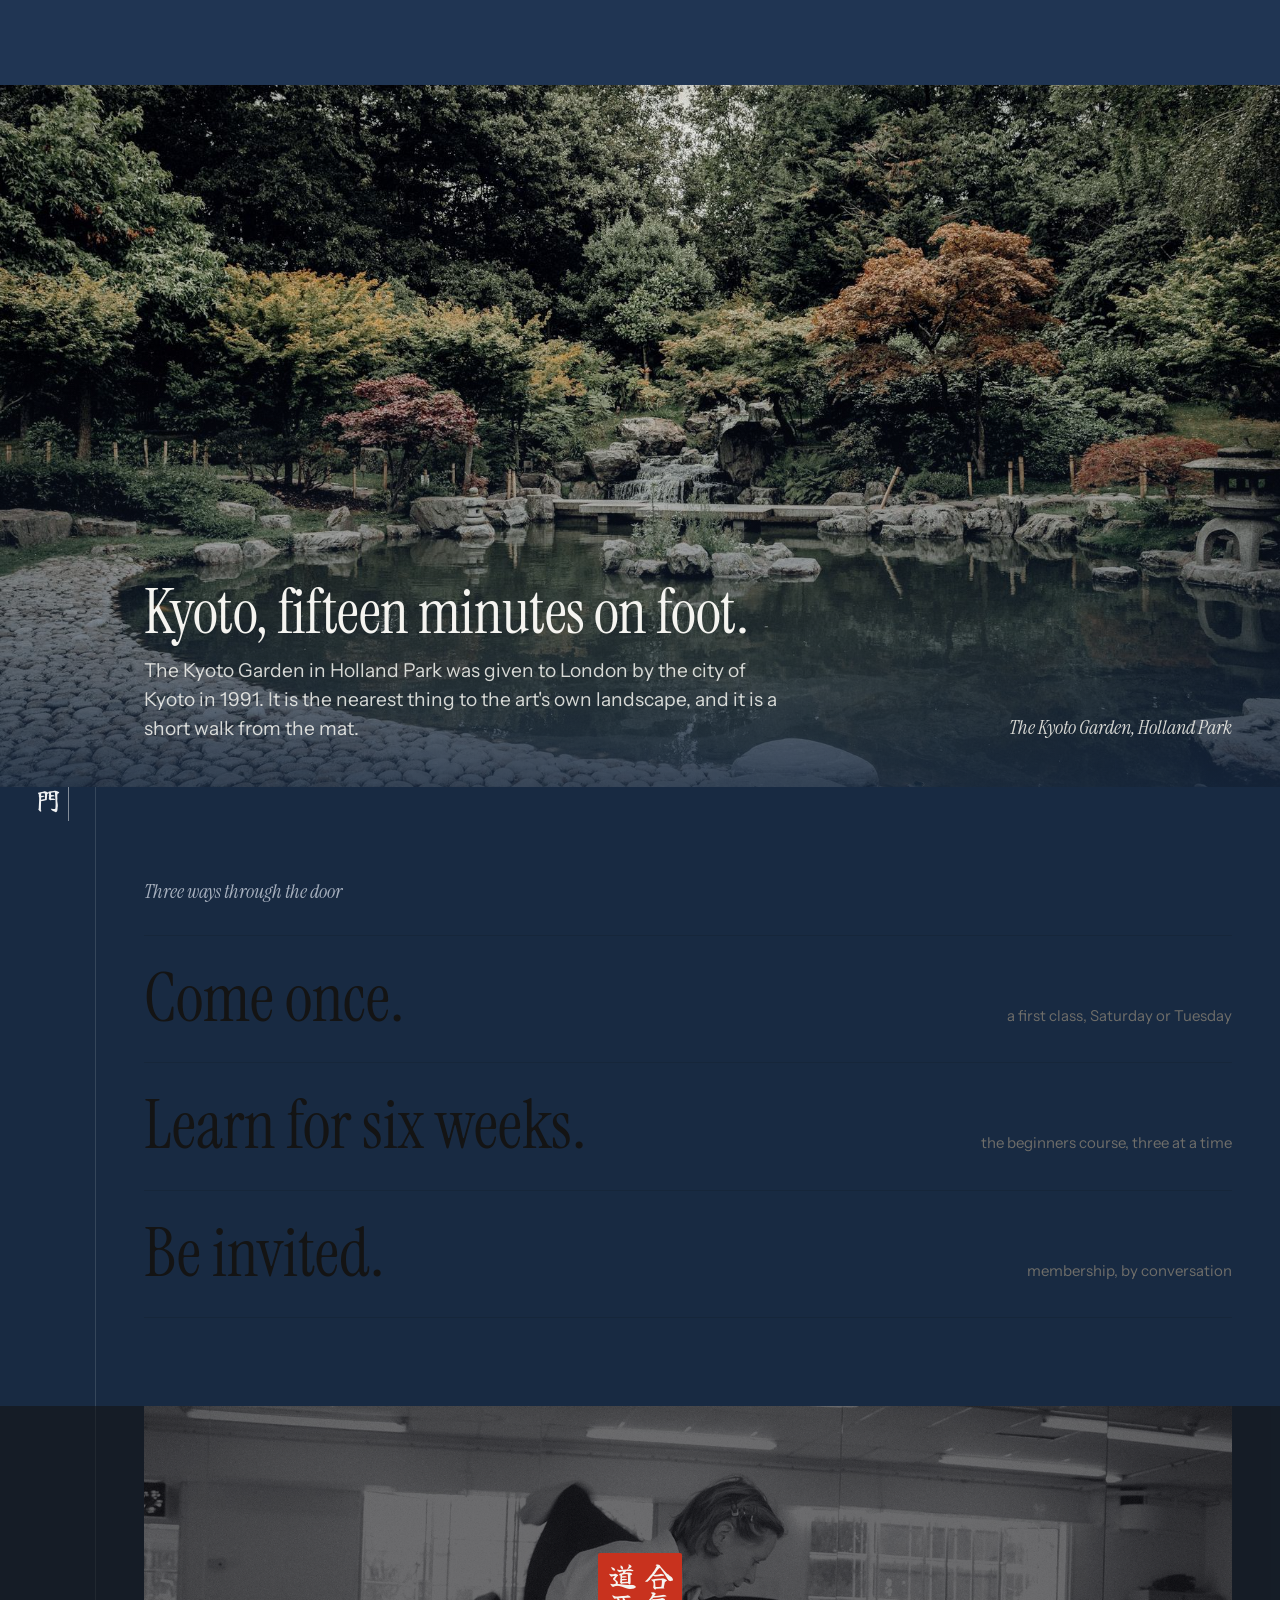
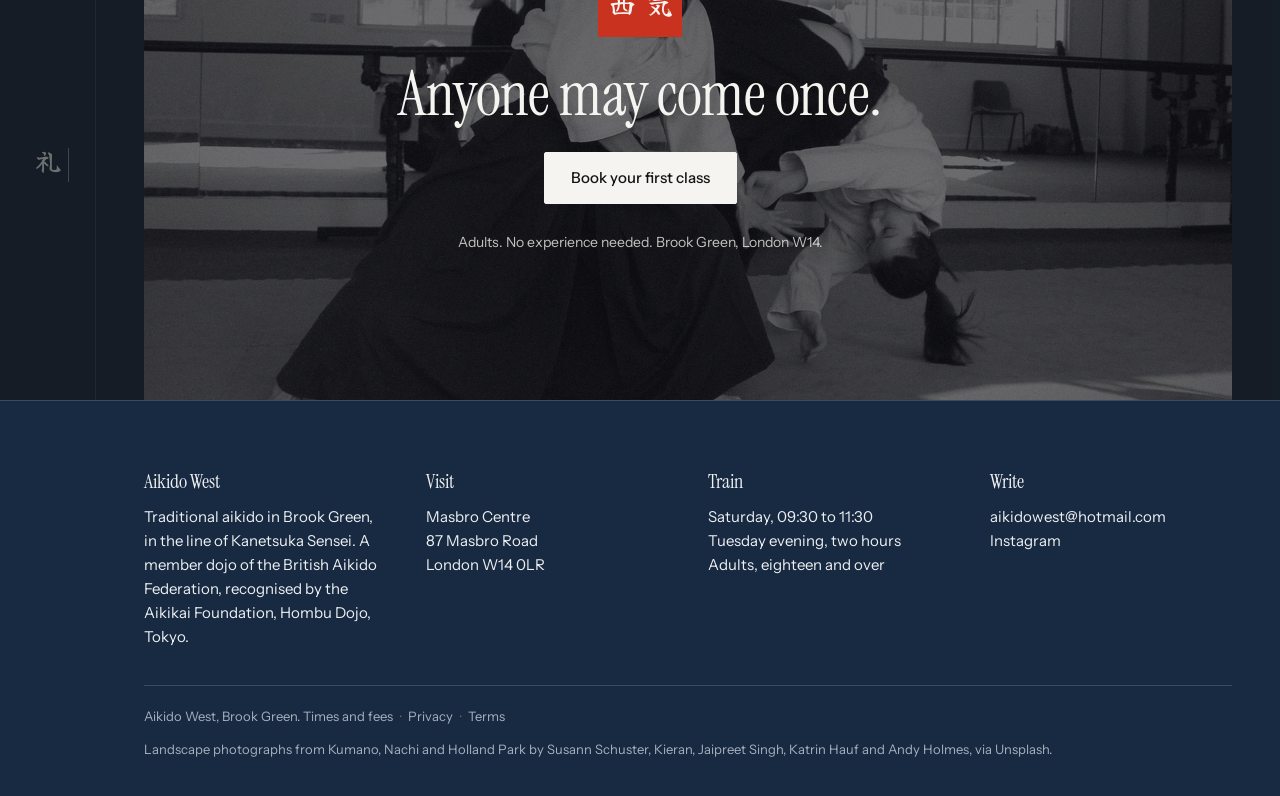
==== commit e9aa35fa: "v6.3: Tuesday restored, Wellhub removed from public copy, tuition-only and Iwata Shokai note, sponso" ====
--- a/index.html
+++ b/index.html
@@ -4,13 +4,13 @@
 <meta charset="utf-8">
 <meta name="viewport" content="width=device-width,initial-scale=1">
 <title>Aikido West</title>
-<meta name="description" content="A traditional aikido dojo in Brook Green, West London, in the direct line of Minoru Kanetsuka Sensei. Taught by Arabella Braun, 5th Dan, Aikikai. Saturday mornings. Anyone may come once.">
+<meta name="description" content="A traditional aikido dojo in Brook Green, West London, in the direct line of Minoru Kanetsuka Sensei. Taught by Arabella Braun, 5th Dan, Aikikai. Saturday mornings and Tuesday evenings. Anyone may come once.">
 <link rel="icon" type="image/png" sizes="64x64" href="assets/favicon-64.png">
 <link rel="apple-touch-icon" href="assets/apple-touch-icon.png">
 <meta name="theme-color" content="#182A42">
 <meta property="og:site_name" content="Aikido West">
 <meta property="og:title" content="Aikido West">
-<meta property="og:description" content="A traditional aikido dojo in Brook Green, West London, in the direct line of Minoru Kanetsuka Sensei. Taught by Arabella Braun, 5th Dan, Aikikai. Saturday mornings. Anyone may come once.">
+<meta property="og:description" content="A traditional aikido dojo in Brook Green, West London, in the direct line of Minoru Kanetsuka Sensei. Taught by Arabella Braun, 5th Dan, Aikikai. Saturday mornings and Tuesday evenings. Anyone may come once.">
 <meta property="og:image" content="https://mobstershaikh.github.io/aikido-west/assets/stock/kumano_torii.jpg">
 <meta property="og:type" content="website">
 <link rel="stylesheet" href="assets/site.css">
@@ -52,7 +52,7 @@
   <div class="body">
     <p class="mark6 ink-in" lang="ja">合気道</p>
     <h1 class="display h1 soft" style="animation-delay:.5s;max-width:none">Aikido, as it was<br>handed down.</h1>
-    <p class="lead soft" style="animation-delay:.9s">A traditional dojo in Brook Green, West London, in the direct line of Minoru Kanetsuka Sensei. Taught by Arabella Braun, 5th Dan, Aikikai. Saturday mornings. Adults, any level. Anyone may come once.</p>
+    <p class="lead soft" style="animation-delay:.9s">A traditional dojo in Brook Green, West London, in the direct line of Minoru Kanetsuka Sensei. Taught by Arabella Braun, 5th Dan, Aikikai. Saturday mornings and Tuesday evenings. Adults, any level. Anyone may come once.</p>
     <div class="soft" style="animation-delay:1.2s;display:flex;flex-wrap:wrap;gap:14px"><a class="btn fill" href="book.html">Book your first class</a><a class="btn" href="times.html">Times and fees</a></div>
     <p class="proof soft" style="animation-delay:1.5s">Aikikai Foundation, Hombu Dojo, Tokyo <span class="sep">·</span> British Aikido Federation <span class="sep">·</span> The Masbro Centre, W14</p>
   </div>
@@ -129,7 +129,7 @@
           <h2 class="display h2">A hall off Brook Green. Saturday, half past nine.</h2>
         </div>
         <div class="prose" style="padding-top:12px">
-          <p>Aikido West trains at the Masbro Centre, a community hall between Brook Green and Olympia. Classes are two hours, taught at the pace of the slowest person on the mat, and small enough that nobody trains at the back. Arabella trains with everyone in the room, every class. A beginner's first lesson is how to fall.</p>
+          <p>Aikido West trains at the Masbro Centre, a community hall between Brook Green and Olympia, on Saturday mornings and Tuesday evenings. Classes are two hours, taught at the pace of the slowest person on the mat, and small enough that nobody trains at the back. Arabella trains with everyone in the room, every class. A beginner's first lesson is how to fall.</p>
           <p>The dojo is affiliated to the British Aikido Federation and recognised by the Aikikai Foundation, Hombu Dojo, Tokyo. The grades given here are the grades given in Japan.</p>
           <div style="display:flex;flex-wrap:wrap;gap:14px;margin-top:8px"><a class="btn" href="begin.html">What a first visit involves</a></div>
         </div>
@@ -181,7 +181,7 @@
     <div class="inner" style="margin-left:0;display:flex;flex-direction:column;gap:28px">
       <p class="note">Three ways through the door</p>
       <div>
-        <a class="way" href="book.html"><span class="t">Come once.</span><span class="n">a first class, any Saturday</span></a>
+        <a class="way" href="book.html"><span class="t">Come once.</span><span class="n">a first class, Saturday or Tuesday</span></a>
         <a class="way" href="begin.html"><span class="t">Learn for six weeks.</span><span class="n">the beginners course, three at a time</span></a>
         <a class="way" href="begin.html"><span class="t">Be invited.</span><span class="n">membership, by conversation</span></a>
       </div>
@@ -206,7 +206,7 @@
   <div class="cols">
     <div><p class="t">Aikido West</p><p>Traditional aikido in Brook Green, in the line of Kanetsuka Sensei. A member dojo of the British Aikido Federation, recognised by the Aikikai Foundation, Hombu Dojo, Tokyo.</p></div>
     <div><p class="t">Visit</p><p>Masbro Centre<br>87 Masbro Road<br>London W14 0LR</p></div>
-    <div><p class="t">Train</p><p>Saturday, 09:30 to 11:30<br>Every week<br>Adults, eighteen and over</p></div>
+    <div><p class="t">Train</p><p>Saturday, 09:30 to 11:30<br>Tuesday evening, two hours<br>Adults, eighteen and over</p></div>
     <div><p class="t">Write</p><p><a href="mailto:aikidowest@hotmail.com">aikidowest@hotmail.com</a><br><a href="https://www.instagram.com/aikidowestdojo">Instagram</a></p></div>
   </div>
   <div class="base"><p>Aikido West, Brook Green. <a href="times.html">Times and fees</a> <span class="sep">·</span> <a href="privacy.html">Privacy</a> <span class="sep">·</span> <a href="terms.html">Terms</a></p><p>Landscape photographs from Kumano, Nachi and Holland Park by Susann Schuster, Kieran, Jaipreet Singh, Katrin Hauf and Andy Holmes, via Unsplash.</p></div>
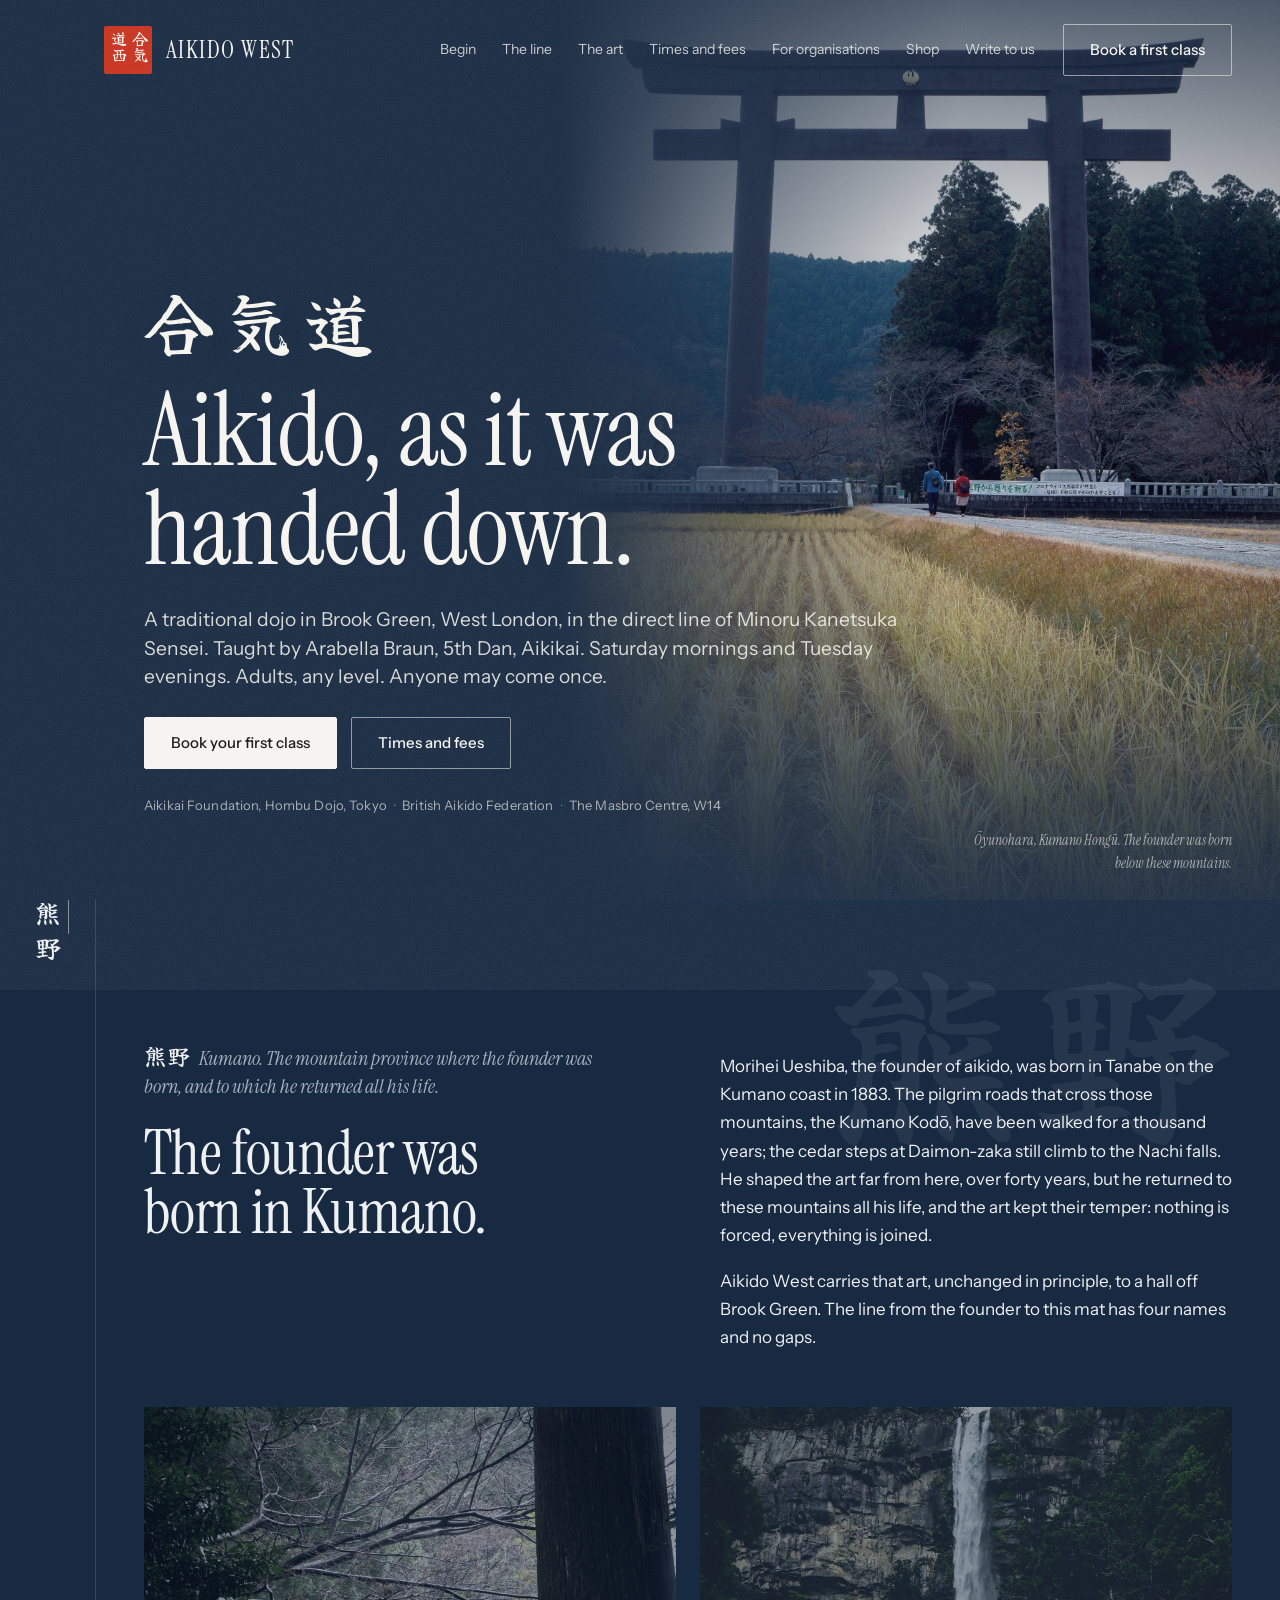
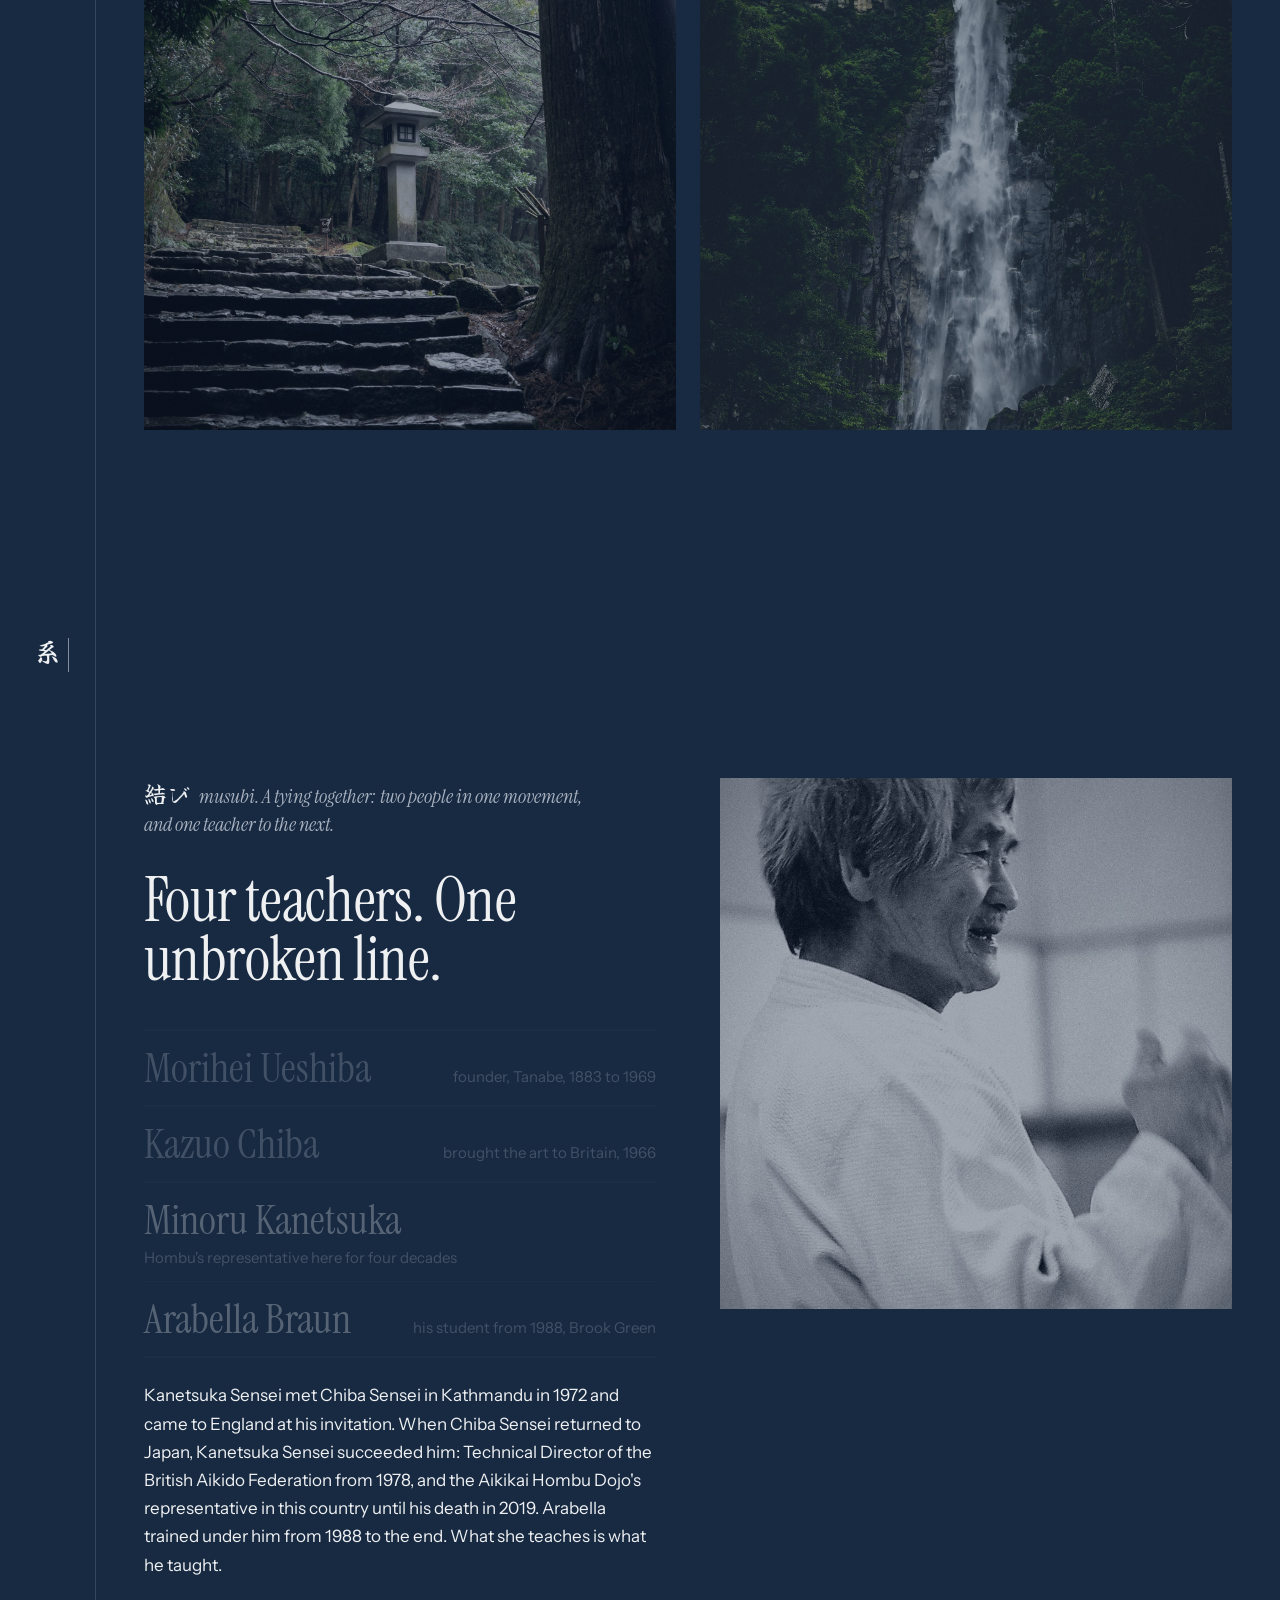
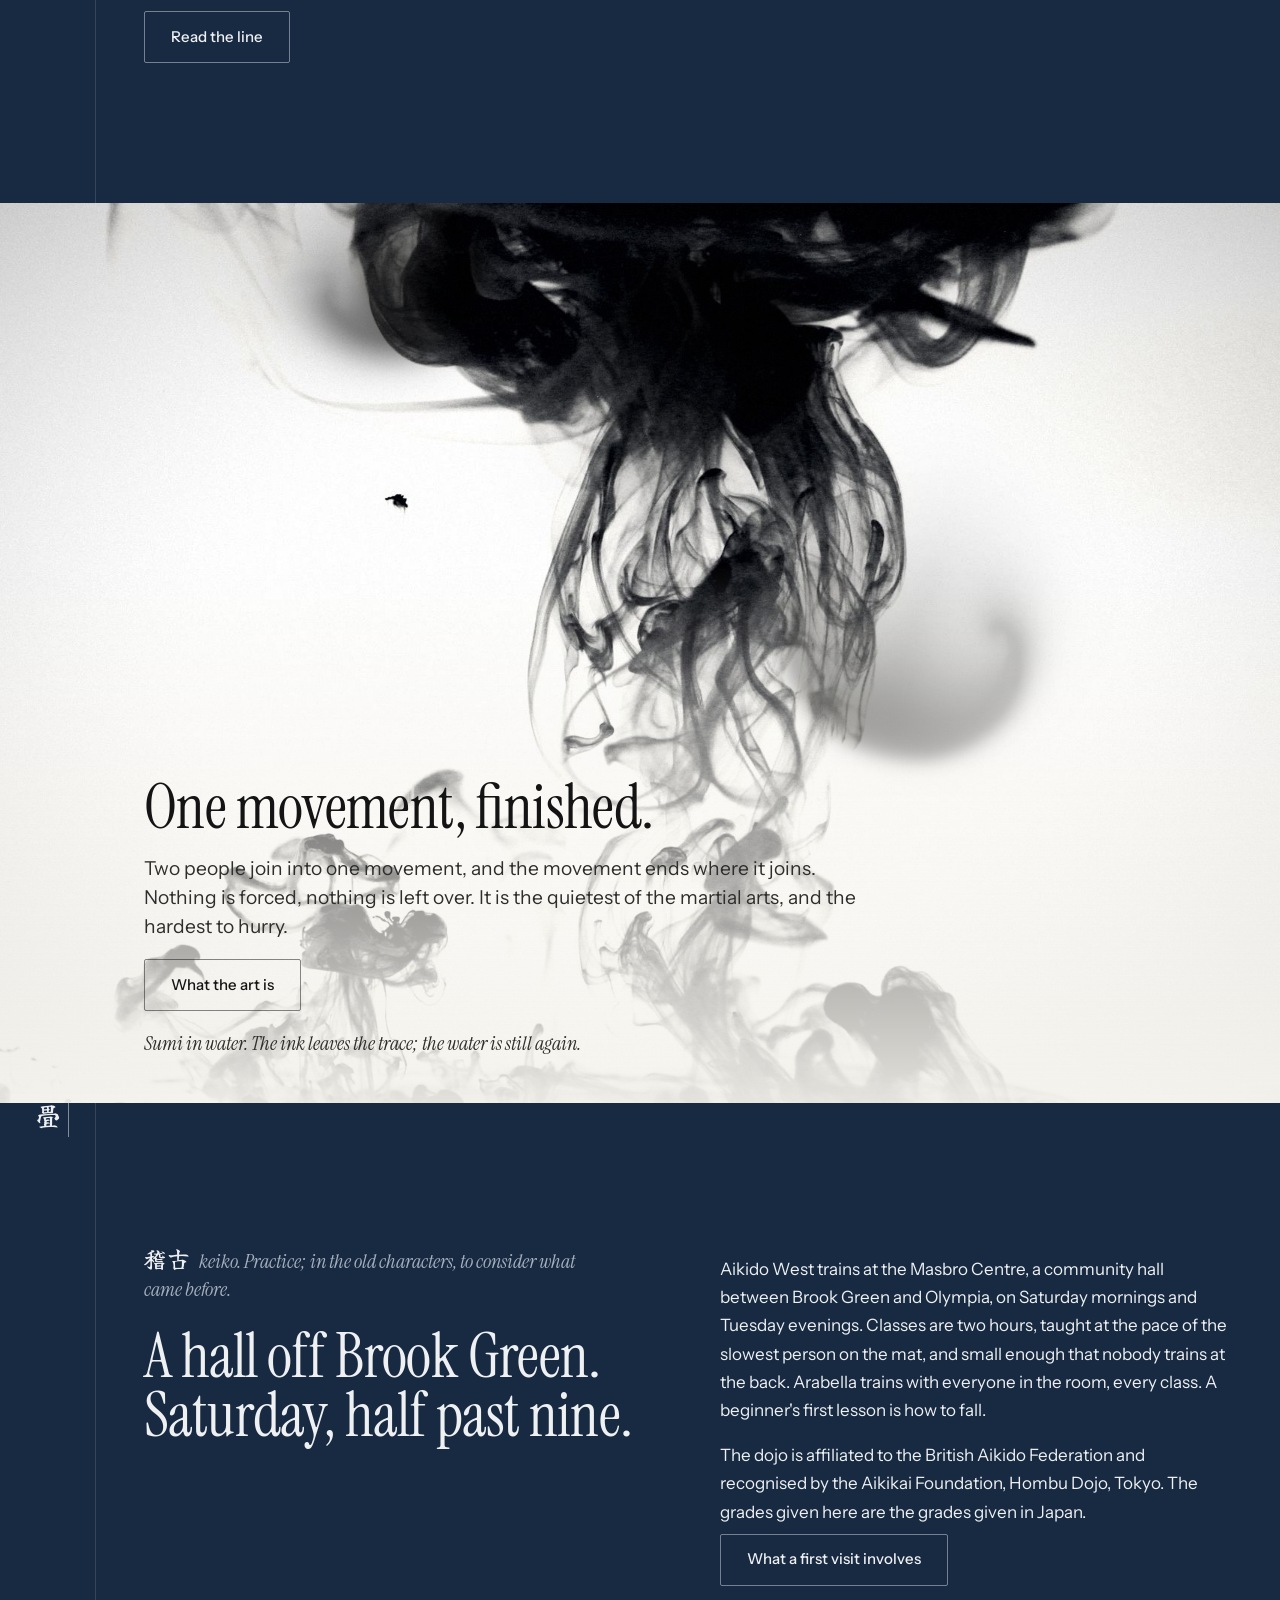
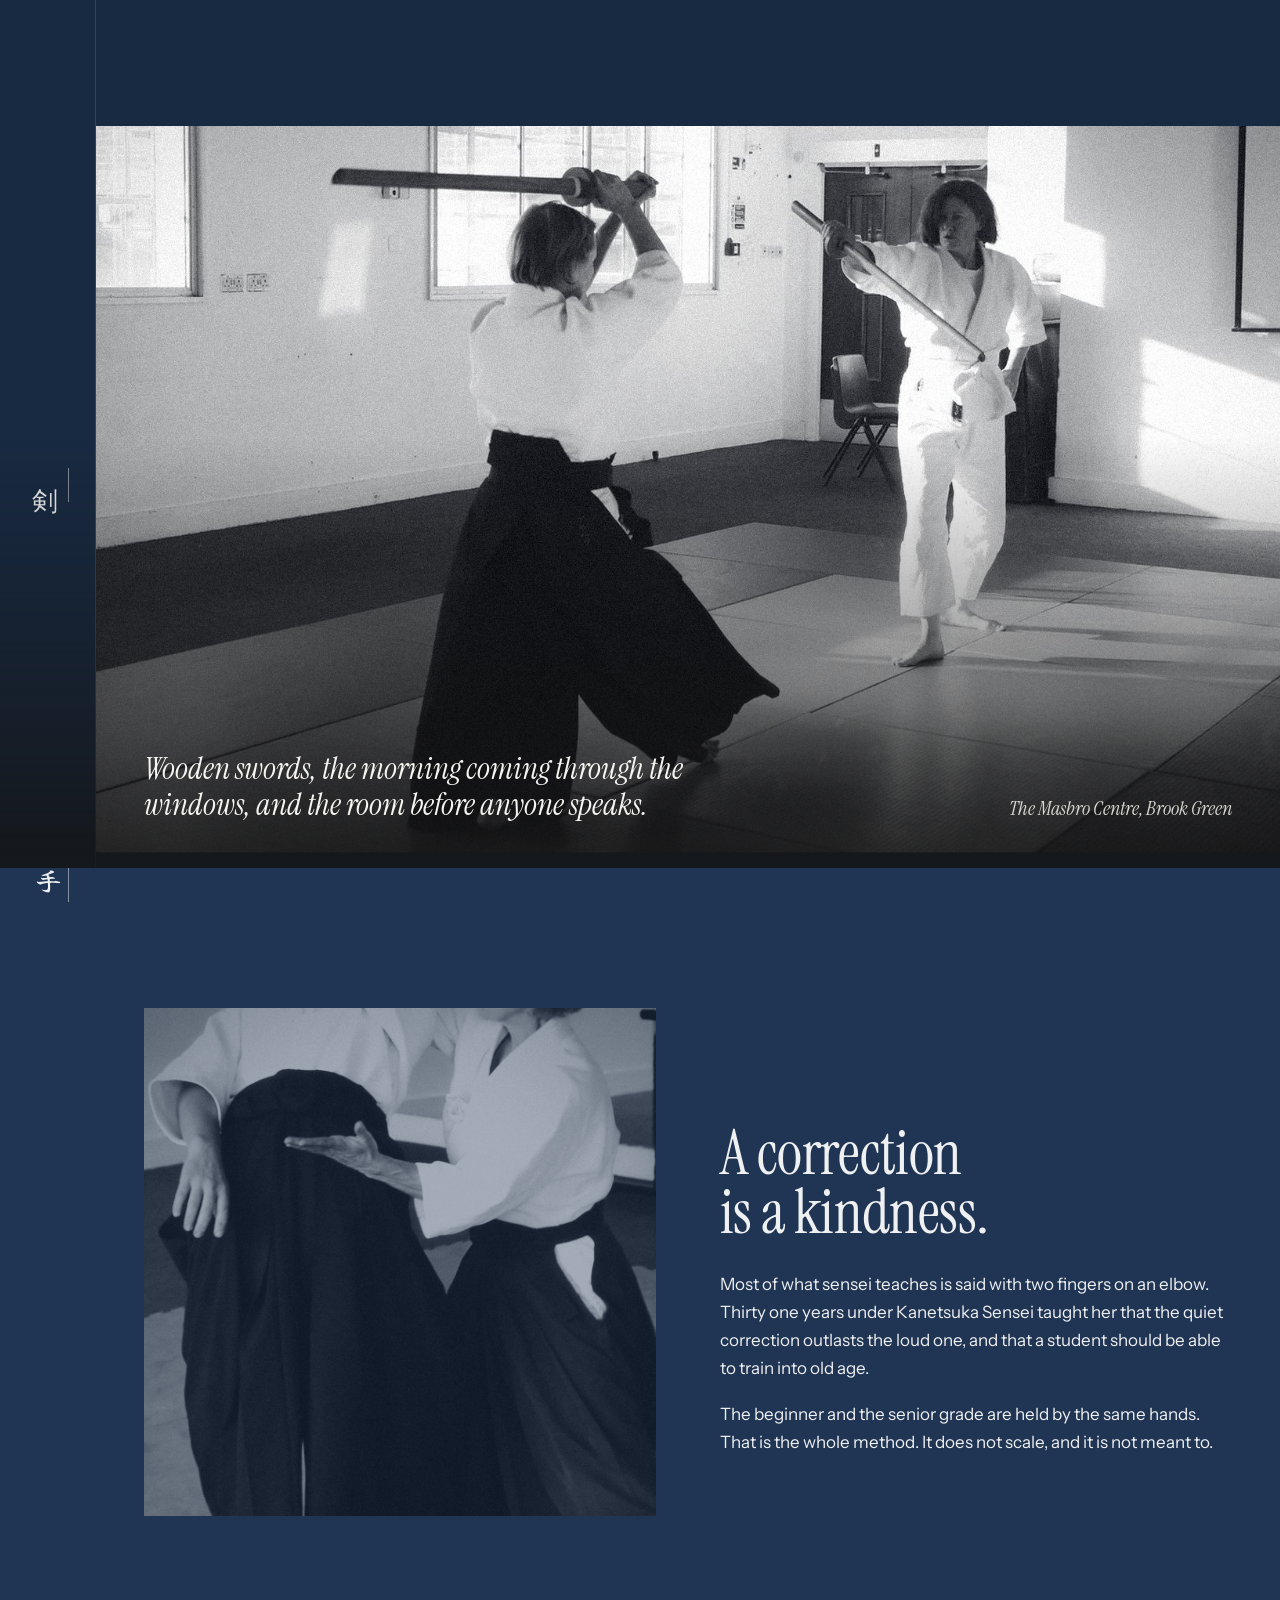
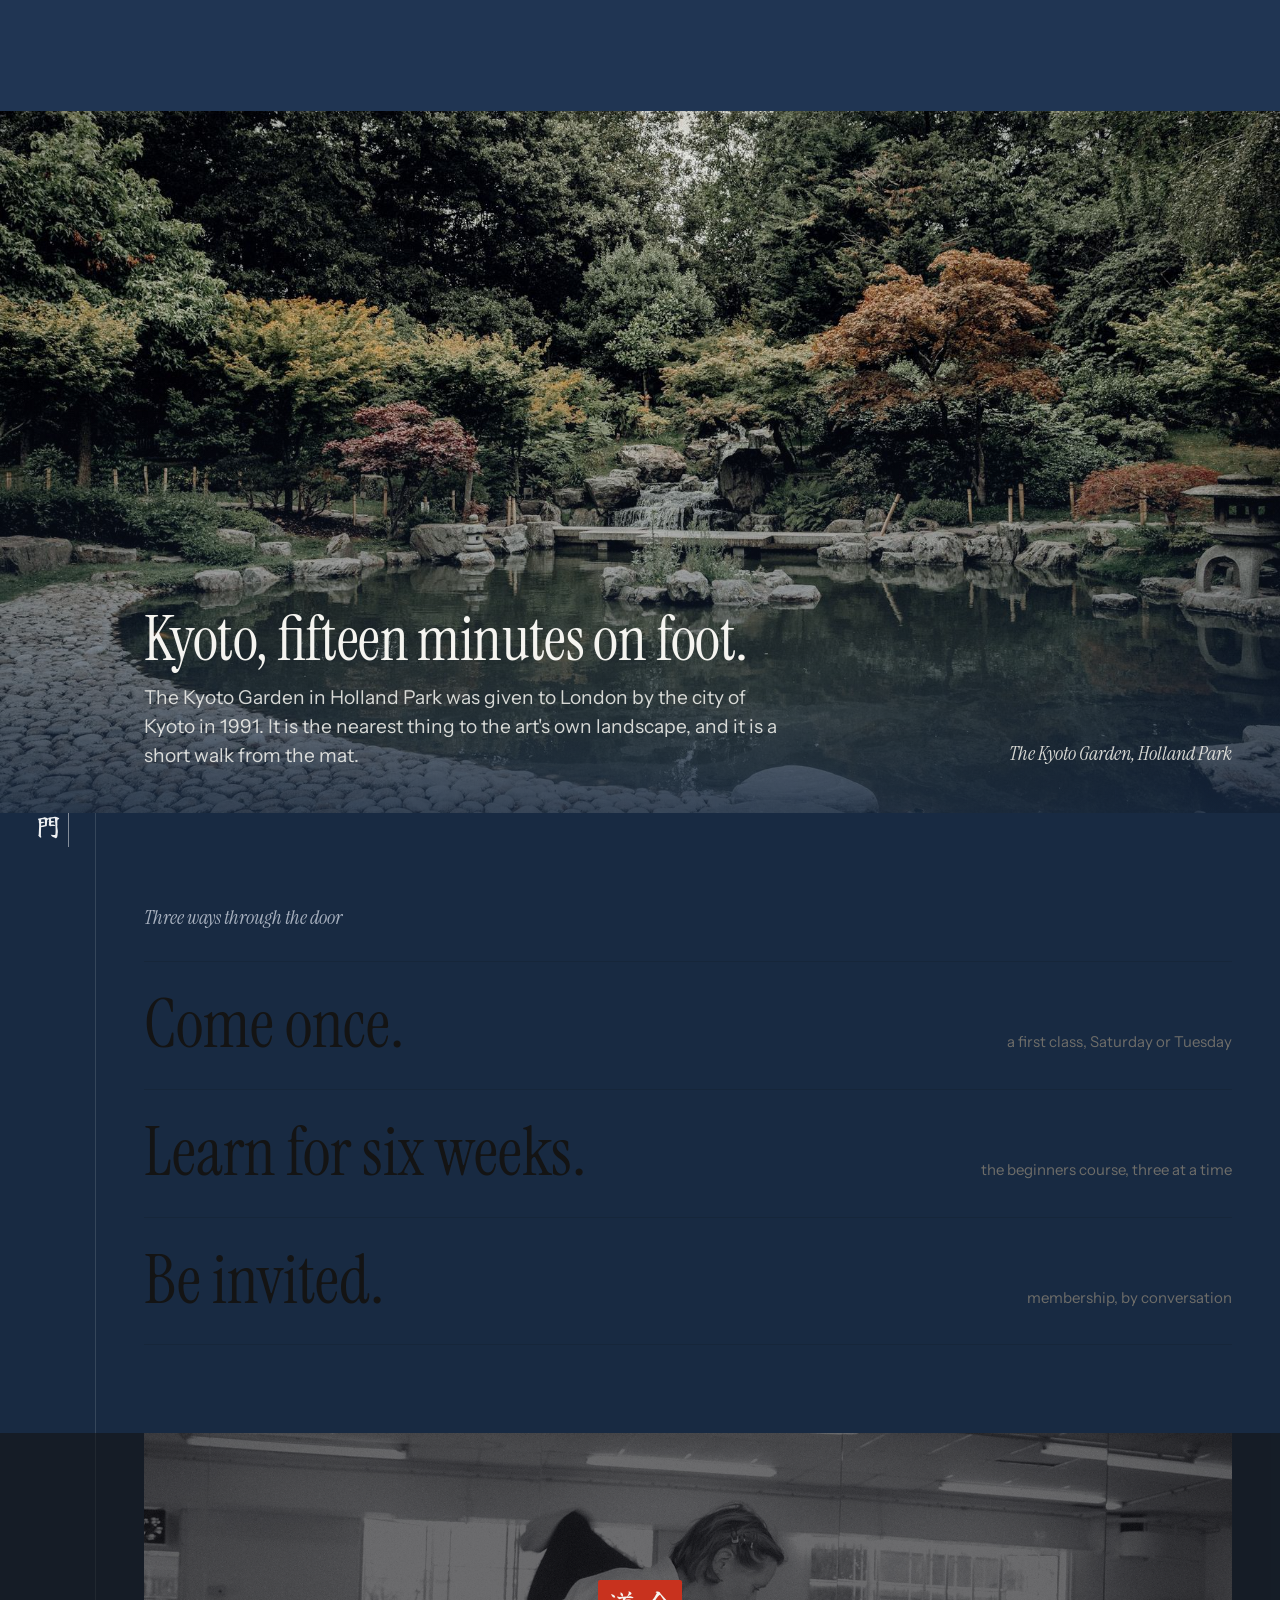
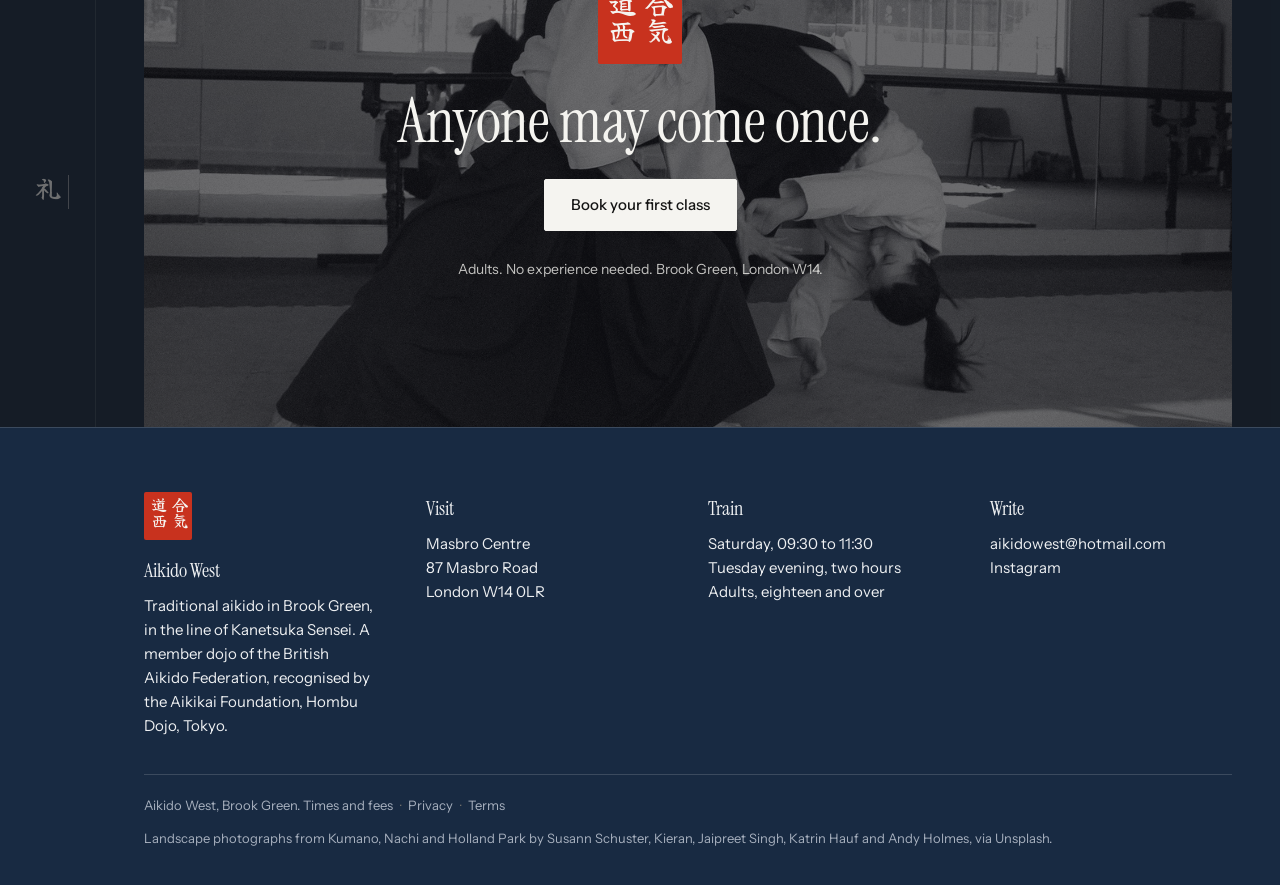
==== commit c7cc21e3: "v6.6: shop page, mountain mist shader, page transitions, captions, typographic polish Co-Authored-By" ====
--- a/index.html
+++ b/index.html
@@ -13,8 +13,13 @@
 <meta property="og:description" content="A traditional aikido dojo in Brook Green, West London, in the direct line of Minoru Kanetsuka Sensei. Taught by Arabella Braun, 5th Dan, Aikikai. Saturday mornings and Tuesday evenings. Anyone may come once.">
 <meta property="og:image" content="https://mobstershaikh.github.io/aikido-west/assets/stock/kumano_torii.jpg">
 <meta property="og:type" content="website">
+<link rel="preload" href="assets/fonts/instrument-serif/instrument-serif-latin-400-normal.woff2" as="font" type="font/woff2" crossorigin>
+<link rel="preload" href="assets/fonts/instrument-sans/files/instrument-sans-latin-400-normal.woff2" as="font" type="font/woff2" crossorigin>
+<link rel="preload" href="assets/fonts/kanji/yuji-boku-400.woff2" as="font" type="font/woff2" crossorigin>
 <link rel="stylesheet" href="assets/site.css">
-<script src="assets/js/suminagashi.js"></script>
+<script type="speculationrules">{"prerender":[{"where":{"href_matches":"/*"},"eagerness":"moderate"}]}</script>
+<script src="assets/js/suminagashi.js">
+<script src="assets/mist.js"></script>
 <script src="assets/js/gsap.min.js"></script>
 <script src="assets/js/ScrollTrigger.min.js"></script>
 <script src="assets/js/lenis.min.js"></script>
@@ -45,6 +50,7 @@
       <a href="the-art.html">The art</a>
       <a href="times.html">Times and fees</a>
       <a href="organisations.html">For organisations</a>
+      <a href="shop.html">Shop</a>
       <a href="contact.html">Write to us</a>
     </nav>
     <a class="btn cta" href="book.html">Book a first class</a>
@@ -101,6 +107,7 @@
       </div>
       <figure class="frame" style="height:clamp(420px,46vw,680px)">
         <img class="ph" loading="lazy" decoding="async" src="assets/kanetsuka_portrait.jpg" alt="Minoru Kanetsuka Shihan, 8th Dan, teaching" style="object-position:center 20%">
+        <figcaption class="fcap">Minoru Kanetsuka Shihan, 8th Dan, 1939 to 2019.</figcaption>
       </figure>
     </div>
   </section>
@@ -152,6 +159,7 @@
     <div class="inner two" style="margin-left:0">
       <figure class="frame" style="height:clamp(420px,44vw,640px)">
         <img class="ph" loading="lazy" decoding="async" src="assets/hands.jpg" alt="Sensei's hands correcting a student's posture">
+        <figcaption class="fcap">Two fingers on an elbow. Saturday class.</figcaption>
       </figure>
       <div style="display:flex;flex-direction:column;gap:28px">
         <h2 class="display h2">A correction is a kindness.</h2>
@@ -204,7 +212,7 @@
 
 <footer class="foot">
   <div class="cols">
-    <div><p class="t">Aikido West</p><p>Traditional aikido in Brook Green, in the line of Kanetsuka Sensei. A member dojo of the British Aikido Federation, recognised by the Aikikai Foundation, Hombu Dojo, Tokyo.</p></div>
+    <div><span class="seal" aria-hidden="true" style="margin-bottom:14px"><span>合気</span><span>道西</span></span><p class="t">Aikido West</p><p>Traditional aikido in Brook Green, in the line of Kanetsuka Sensei. A member dojo of the British Aikido Federation, recognised by the Aikikai Foundation, Hombu Dojo, Tokyo.</p></div>
     <div><p class="t">Visit</p><p>Masbro Centre<br>87 Masbro Road<br>London W14 0LR</p></div>
     <div><p class="t">Train</p><p>Saturday, 09:30 to 11:30<br>Tuesday evening, two hours<br>Adults, eighteen and over</p></div>
     <div><p class="t">Write</p><p><a href="mailto:aikidowest@hotmail.com">aikidowest@hotmail.com</a><br><a href="https://www.instagram.com/aikidowestdojo">Instagram</a></p></div>
@@ -215,27 +223,14 @@
 </div>
 
 <script src="assets/site.js"></script>
+<script src="assets/nav.js"></script>
 <script>
 (function () {
   var reduce = window.matchMedia && window.matchMedia('(prefers-reduced-motion: reduce)').matches;
 
-  // mist over Kumano: pale ink drifting on the dark, near still
+  // mist over Kumano: slow mountain fog, barely moved by the cursor
   var c = document.getElementById('mist');
-  if (c && window.Suminagashi) {
-    try {
-      var api = window.Suminagashi(c, {
-        BACK_COLOR: { r: 0, g: 0, b: 0 }, TRANSPARENT: false,
-        BLOOM: false, SUNRAYS: false, SHADING: false,
-        SPLAT_RADIUS: 1.0, SPLAT_FORCE: 260, HOVER: !reduce, HOVER_GAIN: 0.14,
-        DENSITY_DISSIPATION: 0.16, VELOCITY_DISSIPATION: 0.8, CURL: 5,
-        INITIAL_SPLATS: 3, AUTO_SPLAT: !reduce, AUTO_INTERVAL: 5.2, AUTO_FORCE: 55,
-        PALETTE: [{ r: 0.08, g: 0.085, b: 0.1 }, { r: 0.06, g: 0.065, b: 0.08 }, { r: 0.09, g: 0.09, b: 0.105 }, { r: 0.05, g: 0.055, b: 0.07 }]
-      });
-      if ('IntersectionObserver' in window) {
-        new IntersectionObserver(function (es) { es.forEach(function (e) { e.isIntersecting ? api.resume() : api.pause(); }); }).observe(c);
-      }
-    } catch (e) {}
-  }
+  if (c && window.Mist) { try { window.Mist(c, { reduce: reduce }); } catch (e) {} }
 
   // the ink plate: dark sumi drifting on the paper, over the photograph
   var s = document.getElementById('sumi');
--- a/assets/site.css
+++ b/assets/site.css
@@ -204,7 +204,7 @@
 .hero6 .panel{position:absolute;right:0;top:0;bottom:0;width:56%;overflow:hidden}
 .hero6 .panel .ph{position:absolute;inset:0;width:100%;height:100%;object-fit:cover;object-position:50% 28%;filter:brightness(.86) contrast(1.03)}
 .hero6 .panel:after{content:"";position:absolute;inset:0;background:linear-gradient(to right,var(--night) 0%,rgba(24,42,66,.55) 22%,rgba(24,42,66,0) 55%),linear-gradient(to top,rgba(24,42,66,.85) 0%,rgba(24,42,66,0) 40%),linear-gradient(to bottom,rgba(24,42,66,.7) 0%,rgba(24,42,66,0) 28%)}
-.hero6 canvas{position:absolute;inset:0;width:100%;height:100%;display:block;mix-blend-mode:screen;opacity:.38;pointer-events:none}
+.hero6 canvas{position:absolute;inset:0;width:100%;height:100%;display:block;mix-blend-mode:screen;opacity:.62;pointer-events:none}
 .hero6 .veil{background:linear-gradient(to top,rgba(24,42,66,.5) 0%,rgba(24,42,66,0) 30%)}
 .hero6 .body{margin-top:auto;padding:0 var(--gutter) 84px calc(var(--margin) + var(--gutter));display:flex;flex-direction:column;gap:26px;max-width:1240px}
 .hero6 .mark6{font-family:var(--brush);font-size:clamp(34px,3.6vw,52px);line-height:1;letter-spacing:.12em;color:#F6F4EE}
@@ -215,7 +215,7 @@
 .hero6 .nav{position:absolute;left:0;right:0;top:0;z-index:3}
 .hero6 .nav .links a,.hero6 .nav .name,.hero6 .nav .links{color:#F5F4F0}.hero6 .nav .links a{opacity:.8}.hero6 .nav .links a:hover,.hero6 .nav .links a.on{opacity:1;border-bottom-color:#F5F4F0}
 .hero6 .nav .btn{color:#F5F4F0;border-color:rgba(246,244,238,.55)}
-@media(max-width:900px){.hero6{height:clamp(600px,92vh,860px)}.hero6 .body{padding-left:var(--gutter);padding-bottom:56px}.hero6 canvas{opacity:.28}.cine .place{display:none}.hero6 .panel{width:100%}.hero6 .panel .ph{filter:brightness(.55) contrast(1.04)}.hero6 .panel:after{background:linear-gradient(to top,rgba(24,42,66,.9) 0%,rgba(24,42,66,.3) 50%,rgba(24,42,66,.6) 100%)}}
+@media(max-width:900px){.hero6{height:clamp(600px,92vh,860px)}.hero6 .body{padding-left:var(--gutter);padding-bottom:56px}.hero6 canvas{opacity:.45}.cine .place{display:none}.hero6 .panel{width:100%}.hero6 .panel .ph{filter:brightness(.55) contrast(1.04)}.hero6 .panel:after{background:linear-gradient(to top,rgba(24,42,66,.9) 0%,rgba(24,42,66,.3) 50%,rgba(24,42,66,.6) 100%)}}
 /* a plate: full-bleed photo with a caption, used as a station */
 .plate{position:relative;height:clamp(480px,78vh,900px);overflow:hidden;background:var(--night)}
 .plate .ph{position:absolute;inset:0;width:100%;height:100%;object-fit:cover;display:block}
@@ -274,3 +274,44 @@
   @keyframes lift{to{clip-path:inset(0 0 0 0);opacity:1}}
 }
 @media (prefers-reduced-motion: reduce){.duo figure,.two > figure.frame{animation:none;clip-path:none;opacity:1}}
+
+/* shop */
+.goods{display:grid;grid-template-columns:repeat(auto-fill,minmax(230px,1fr));gap:22px}
+.good{border:1px solid var(--line);display:flex;flex-direction:column;background:var(--paper)}
+.night .good{background:var(--night-2);border-color:var(--night-line)}
+.good .tile{aspect-ratio:1;display:flex;align-items:center;justify-content:center;background:var(--paper-2);overflow:hidden;position:relative}
+.good .tile .brush{font-size:clamp(64px,7vw,96px);line-height:1;color:var(--ink)}
+.good .tile .ph{width:100%;height:100%;object-fit:cover;display:block}
+.gbody{padding:18px 18px 20px;display:flex;flex-direction:column;gap:8px}
+.gname{font-family:var(--serif);font-size:24px;line-height:1.1}
+.gline{font-size:14px;line-height:1.5;color:var(--ink-2)}
+.gprice{font-size:13px;color:var(--grey);margin-bottom:6px}
+.gtag{font-family:var(--serif);font-style:italic}
+.gbody .btn{align-self:flex-start;min-height:44px;padding:0 18px}
+.orderbox{border:1px solid var(--line);background:var(--paper);color:var(--ink);padding:28px;max-width:560px;width:calc(100% - 32px);border-radius:2px}
+.orderbox::backdrop{background:rgba(24,42,66,.55)}
+.orderbox .h3{margin:0}
+
+/* final touches */
+h1,h2,h3,.h1,.h2,.h3,.cap{text-wrap:balance}
+p,li{text-wrap:pretty}
+.display{font-feature-settings:"liga","kern"}
+.prose{line-height:1.66}
+.frame{position:relative}
+.fcap{position:absolute;left:18px;right:18px;bottom:16px;font-family:var(--serif);font-style:italic;font-size:15px;color:#F6F4EE;text-shadow:0 1px 14px rgba(0,0,0,.7);pointer-events:none}
+.nav{border-bottom:1px solid var(--line)}
+.hero6 .nav{border-bottom:0}
+.night .nav{border-color:var(--night-line)}
+.good{transition:border-color .35s}.good:hover{border-color:var(--ink)}
+.good .tile .ph{transition:transform 1.4s cubic-bezier(.16,.84,.22,1)}.good:hover .tile .ph{transform:scale(1.03)}
+/* page to page */
+@view-transition{navigation:auto}
+::view-transition-old(root){animation:vt-out .32s ease both}
+::view-transition-new(root){animation:vt-in .48s ease both}
+@keyframes vt-out{to{opacity:0}}
+@keyframes vt-in{from{opacity:0}to{opacity:1}}
+.pageveil{position:fixed;inset:0;background:var(--night);opacity:0;pointer-events:none;transition:opacity .26s ease;z-index:200}
+.pageveil.on{opacity:1;pointer-events:auto}
+html.nav-ready body{animation:pagein .5s ease both}
+@keyframes pagein{from{opacity:0}to{opacity:1}}
+@media (prefers-reduced-motion: reduce){::view-transition-old(root),::view-transition-new(root){animation:none}html.nav-ready body{animation:none}}
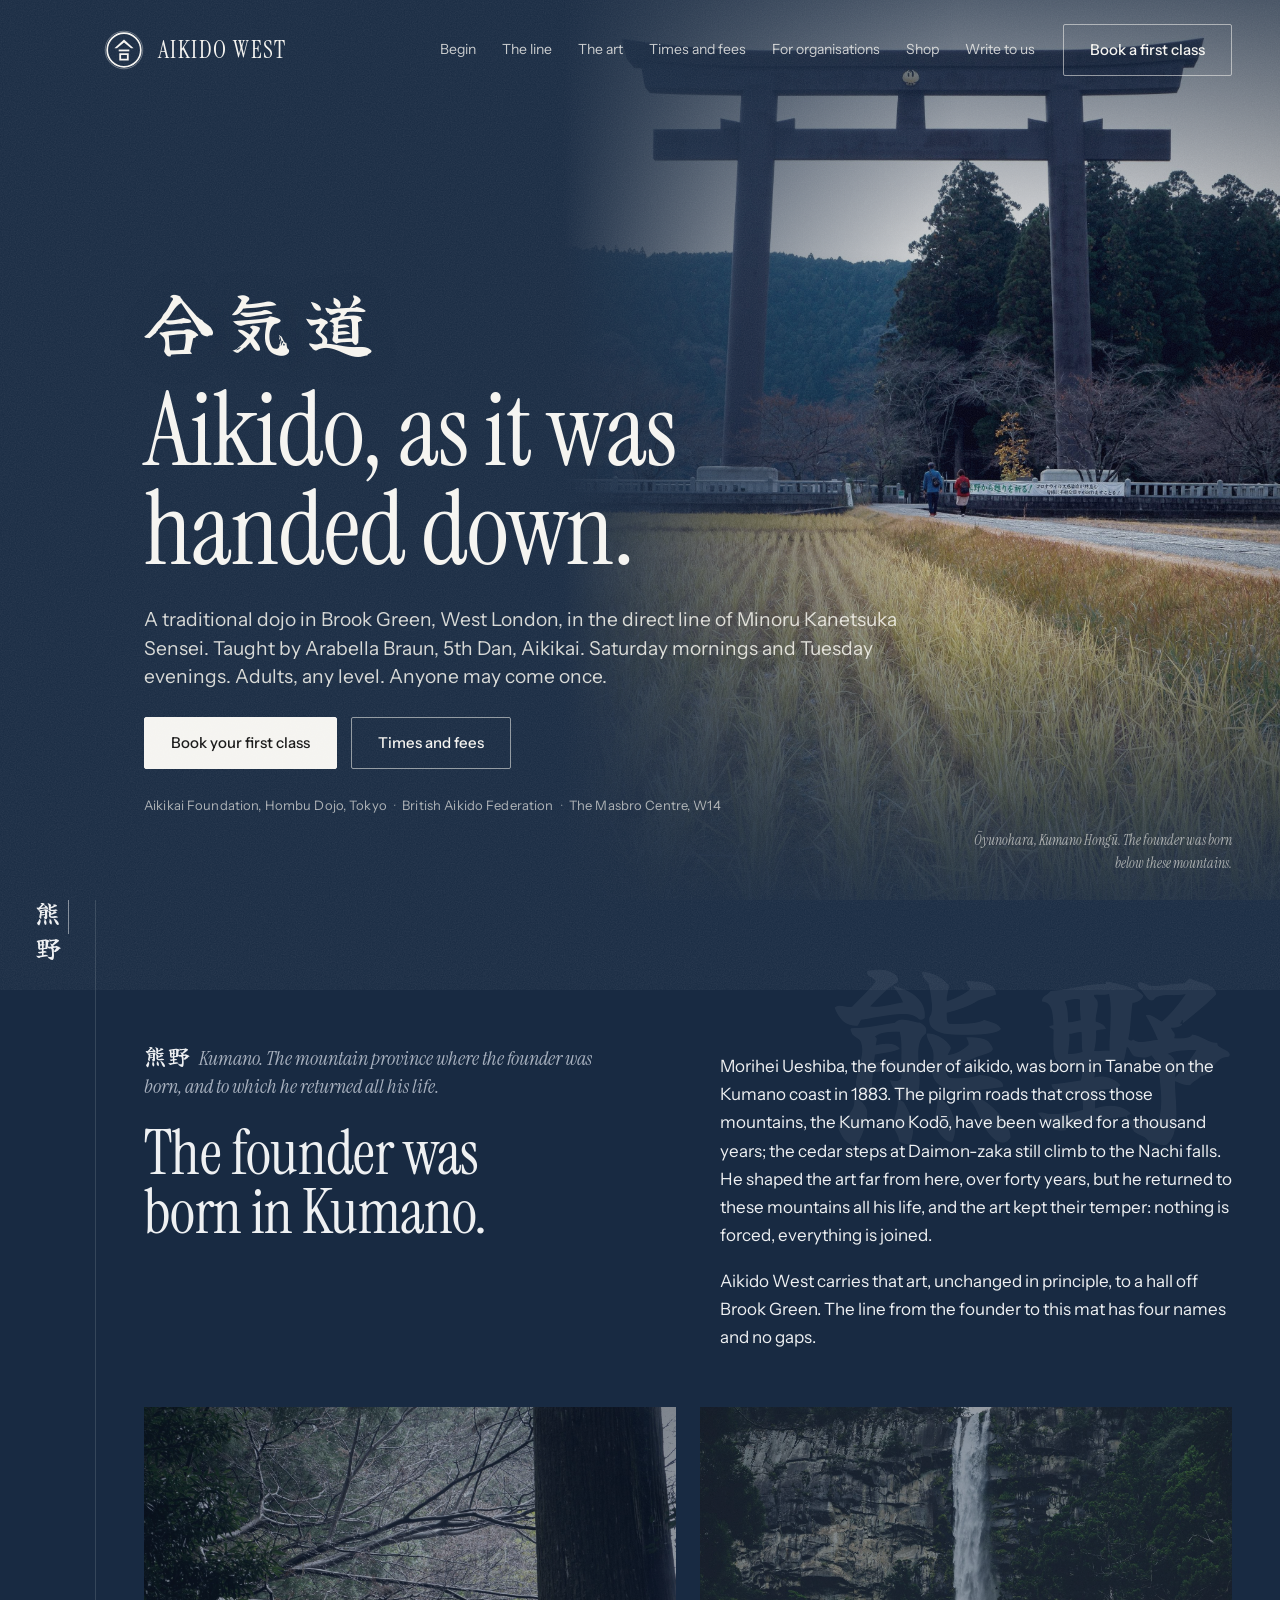
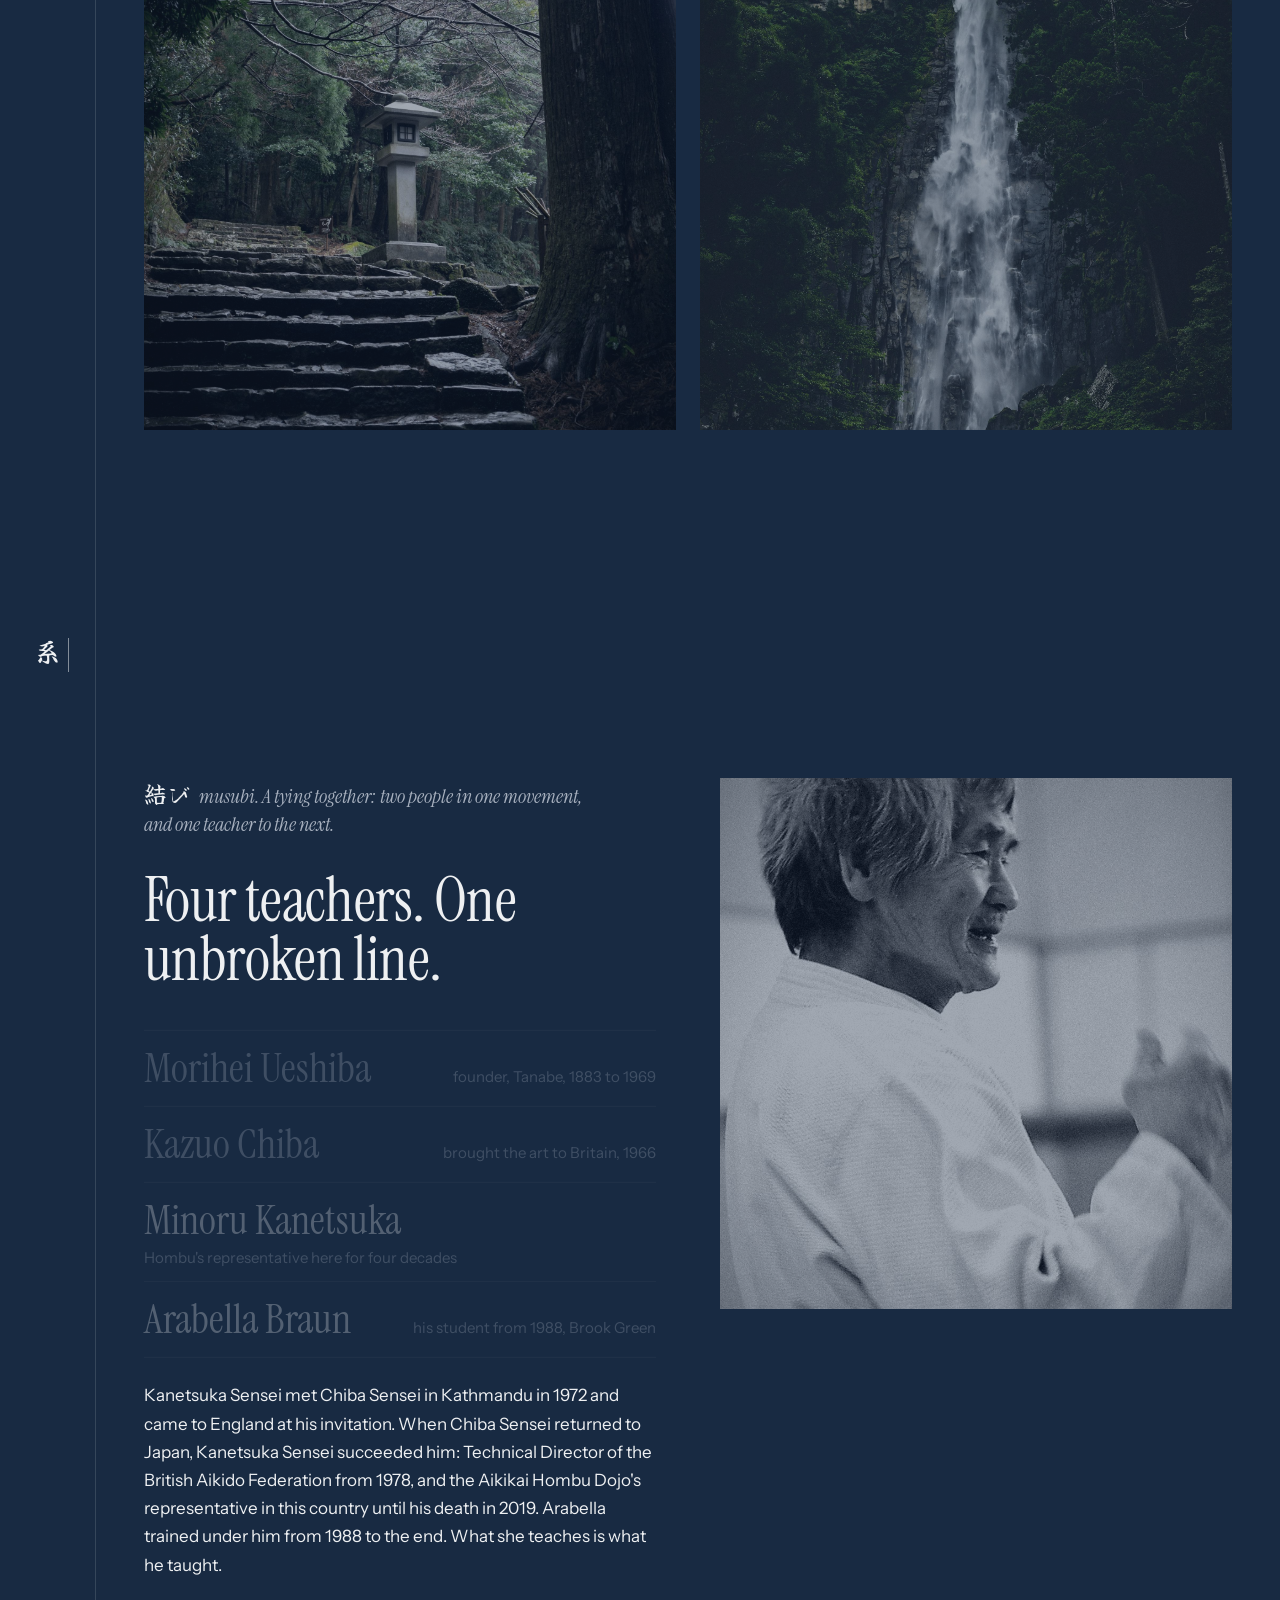
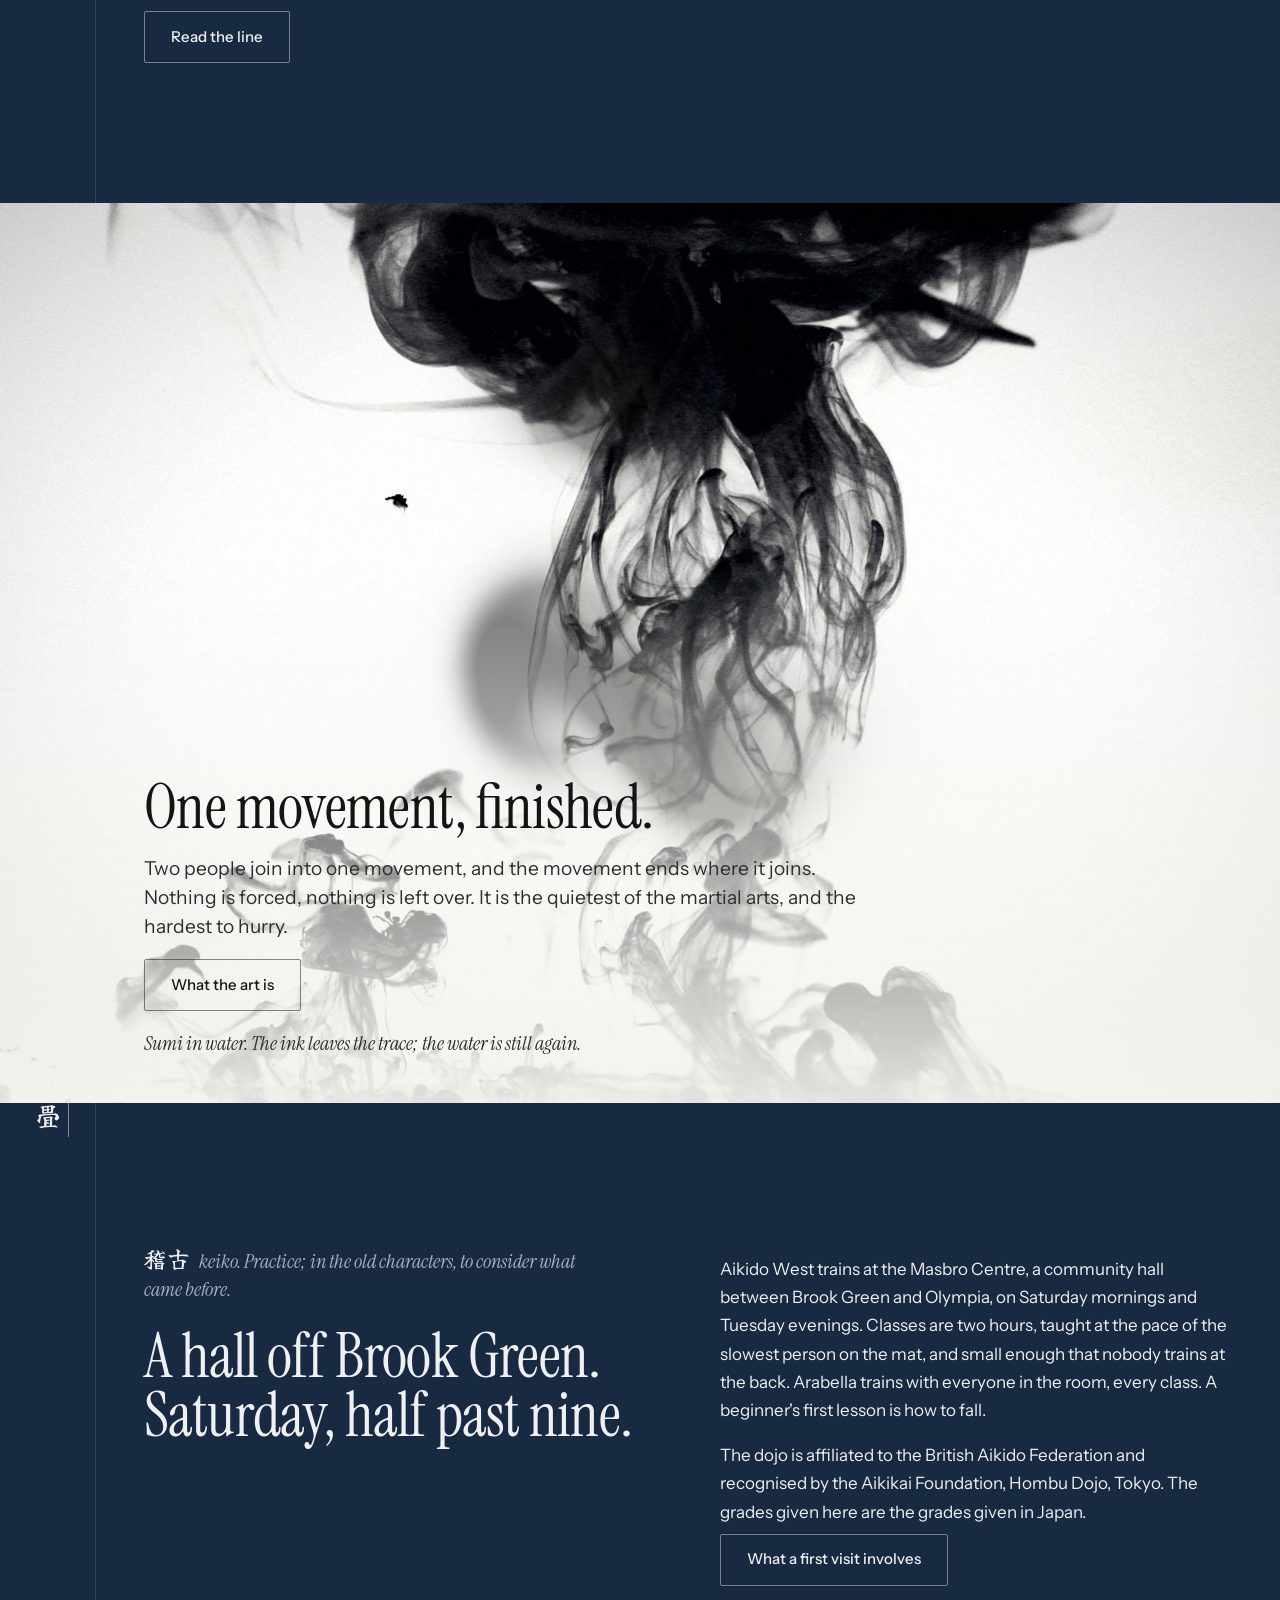
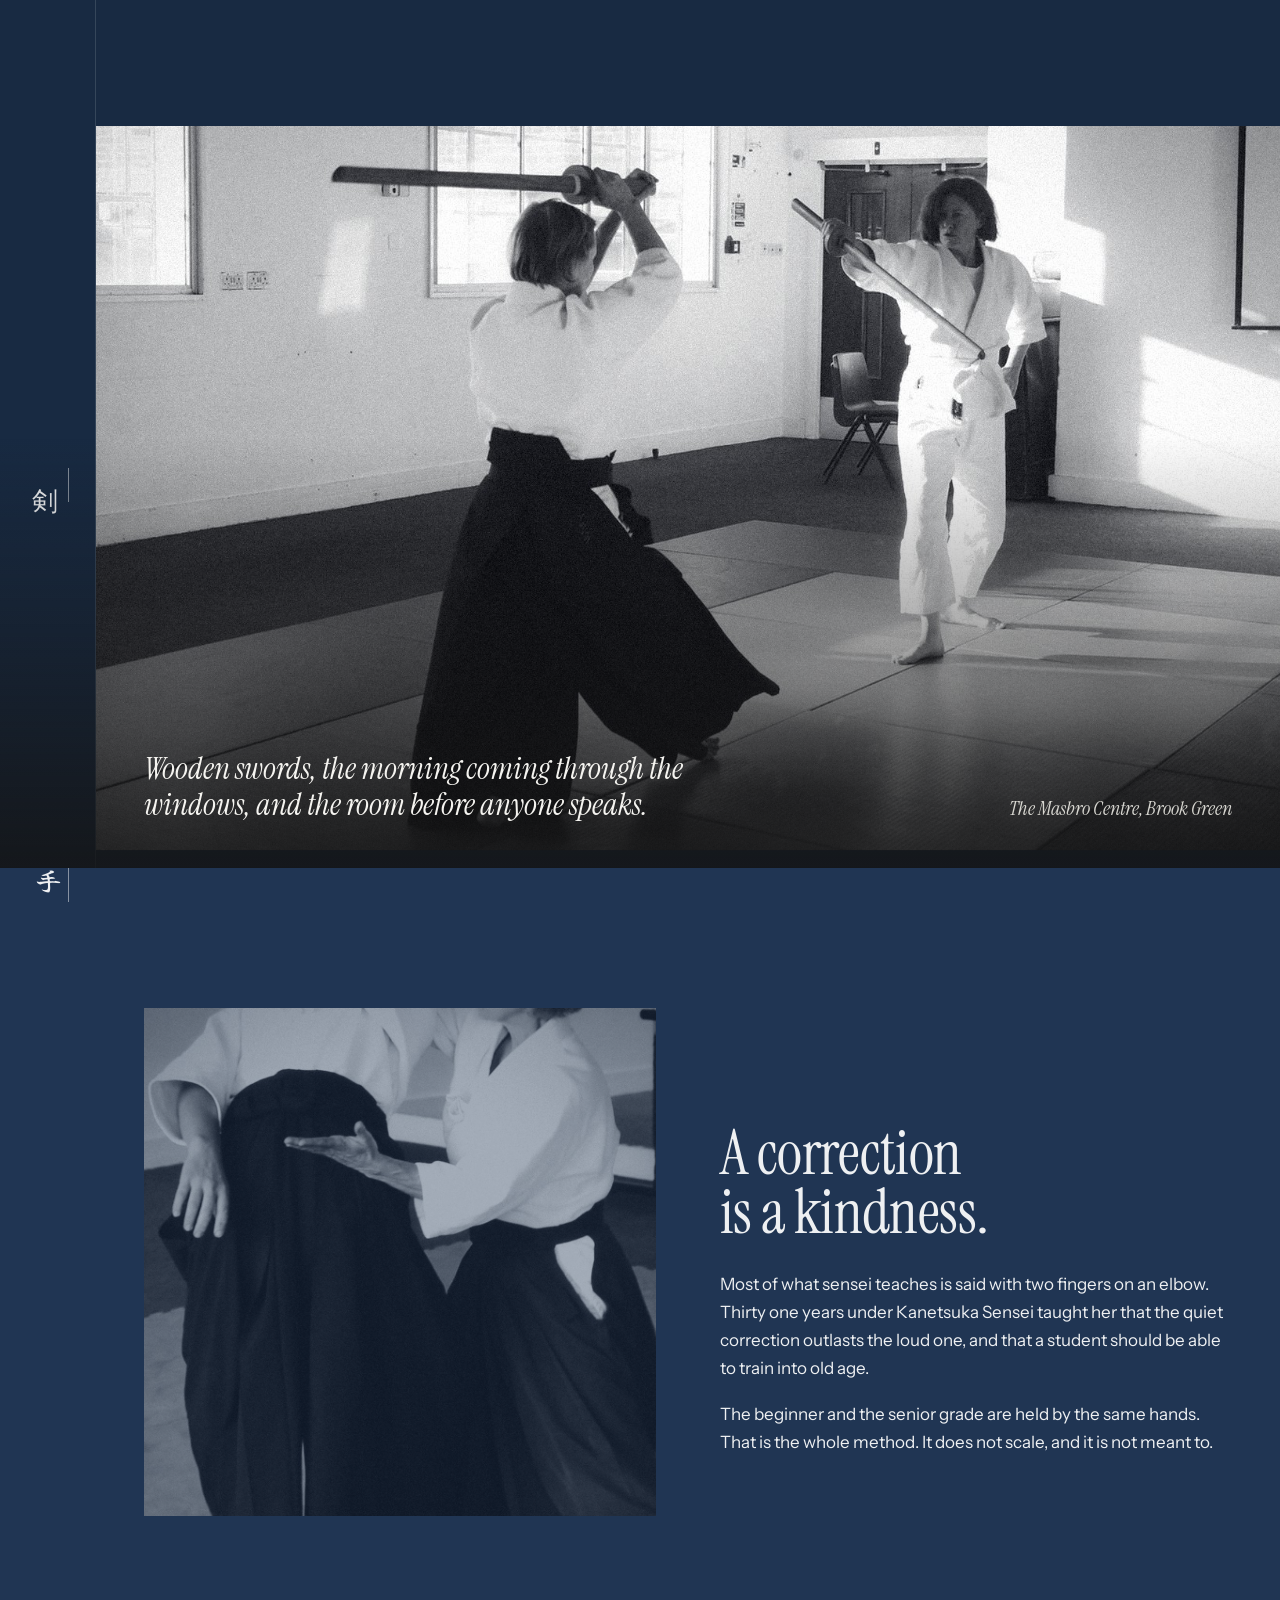
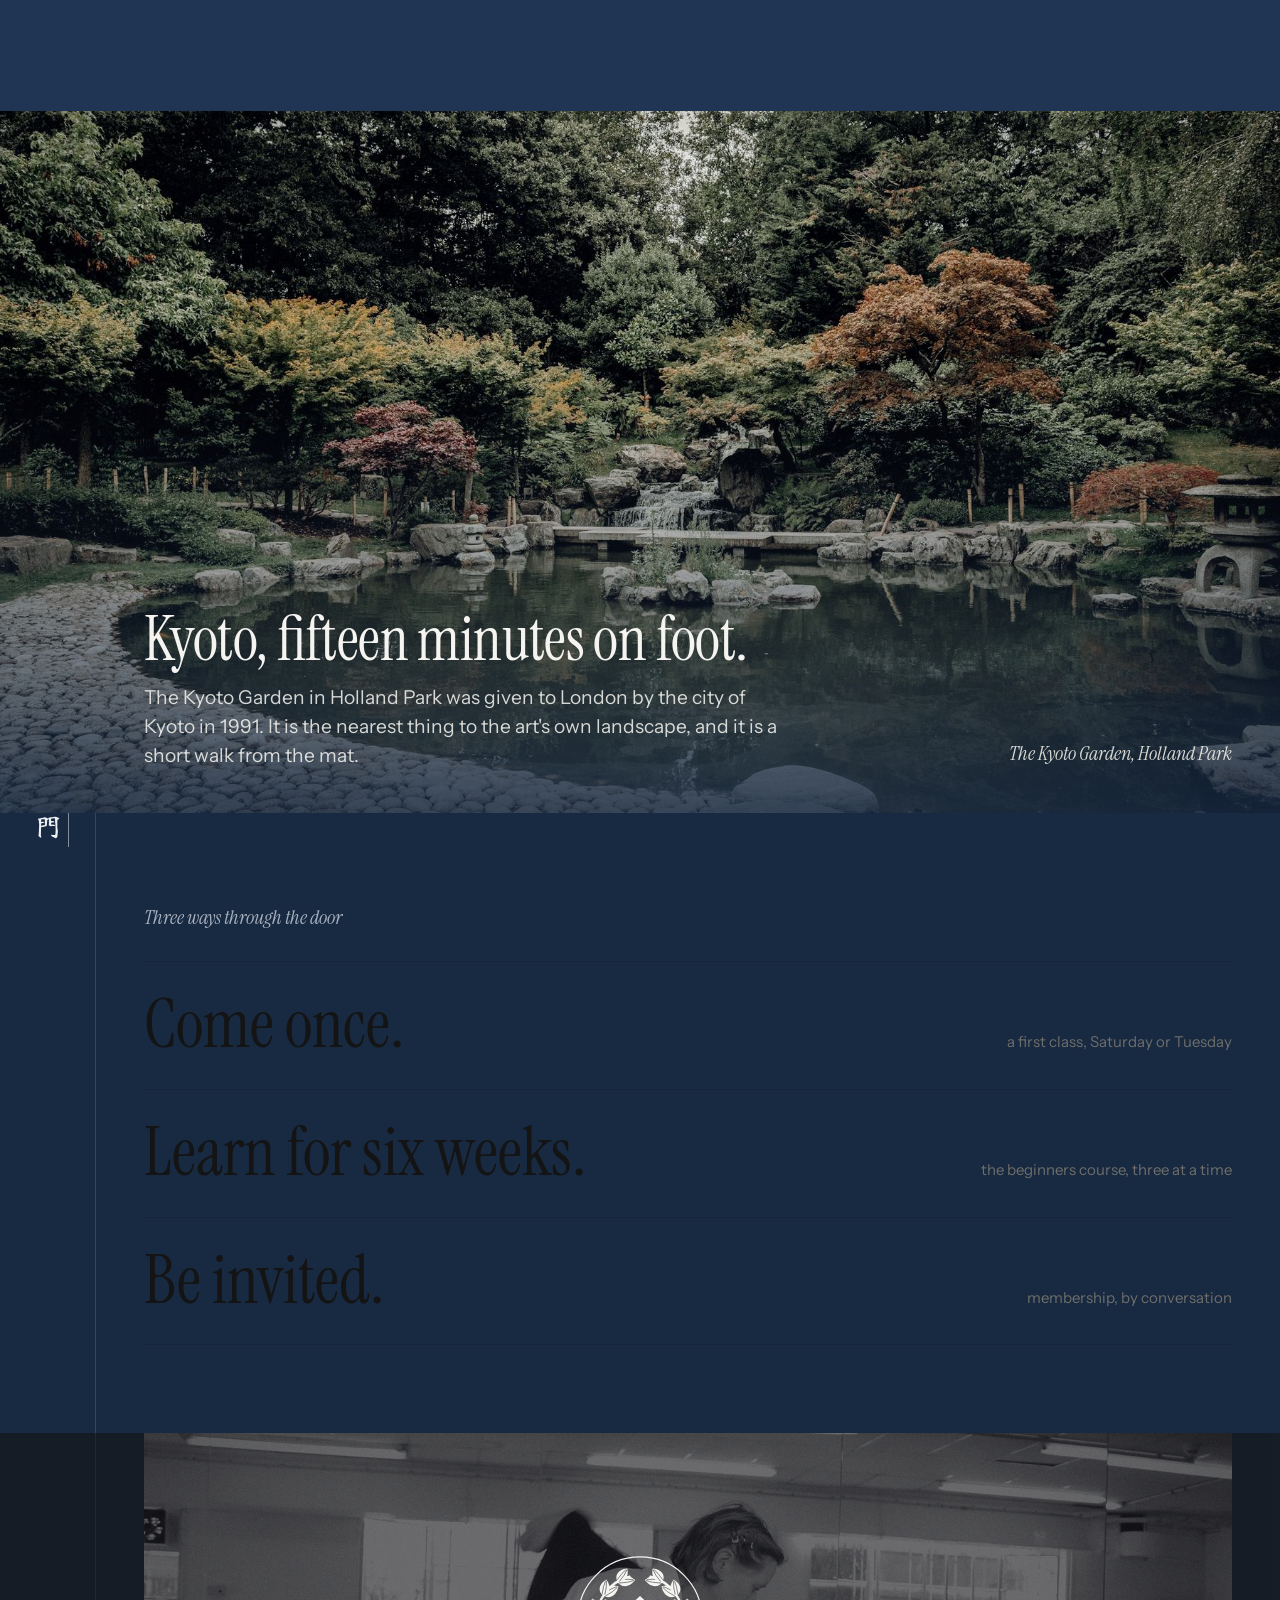
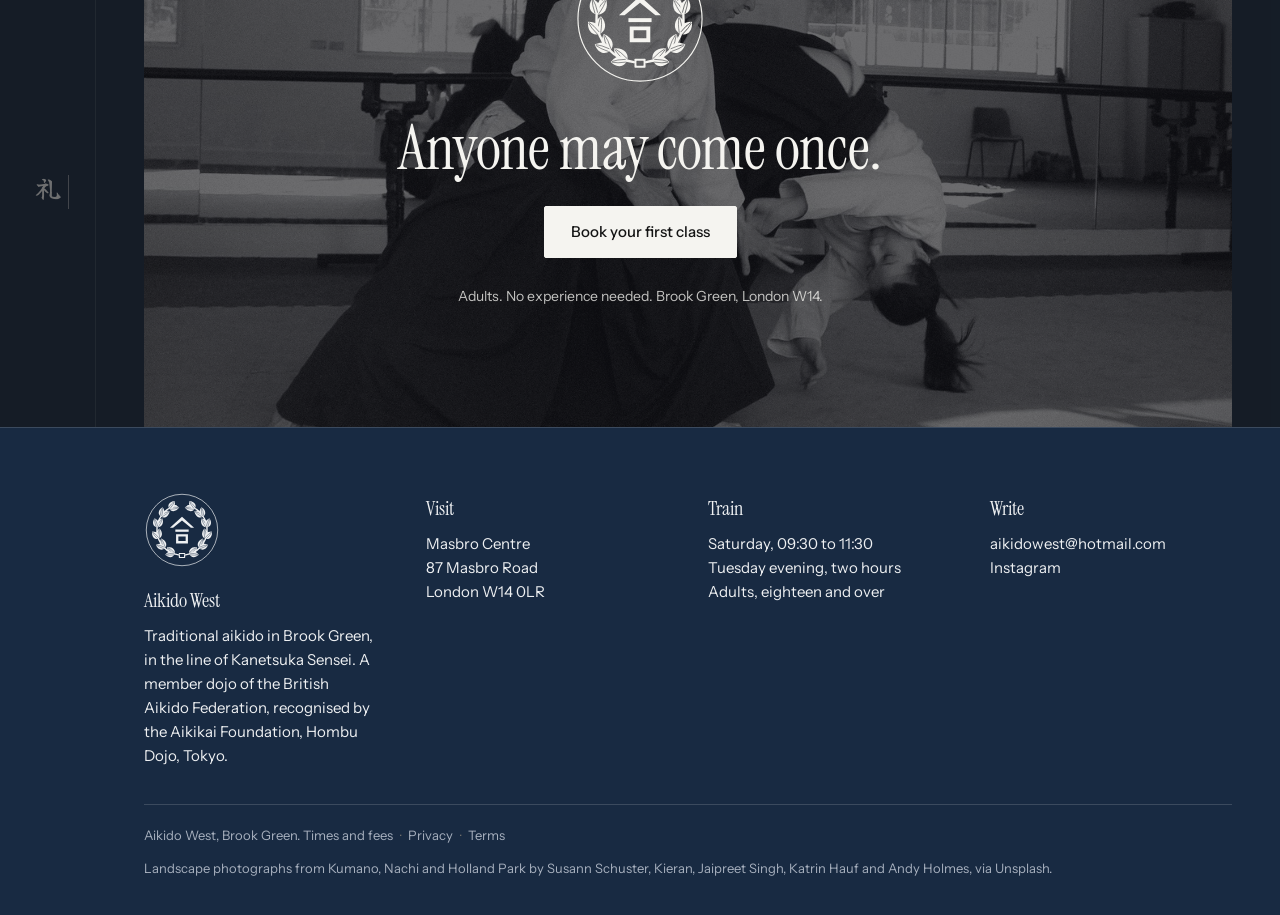
==== commit c82db90f: "v6.7: the crest (nagi wreath around 合) as the logo, the mark at the top of every page, favicons, sho" ====
--- a/index.html
+++ b/index.html
@@ -5,6 +5,7 @@
 <meta name="viewport" content="width=device-width,initial-scale=1">
 <title>Aikido West</title>
 <meta name="description" content="A traditional aikido dojo in Brook Green, West London, in the direct line of Minoru Kanetsuka Sensei. Taught by Arabella Braun, 5th Dan, Aikikai. Saturday mornings and Tuesday evenings. Anyone may come once.">
+<link rel="icon" type="image/svg+xml" href="assets/mon/mark.svg">
 <link rel="icon" type="image/png" sizes="64x64" href="assets/favicon-64.png">
 <link rel="apple-touch-icon" href="assets/apple-touch-icon.png">
 <meta name="theme-color" content="#182A42">
@@ -41,7 +42,7 @@
   <div class="veil" aria-hidden="true"></div>
   <header class="nav">
     <a class="brand" href="index.html" aria-label="Aikido West, home">
-      <span class="seal" aria-hidden="true"><span>合気</span><span>道西</span></span>
+      <svg xmlns="http://www.w3.org/2000/svg" viewBox="-50 -50 100 100" class="mon" aria-hidden="true"><circle cx="0" cy="0" r="47" fill="none" stroke="currentColor" stroke-width="0.9"/><circle cx="0" cy="0" r="42" fill="none" stroke="currentColor" stroke-width="4.2"/><g fill="currentColor" transform="translate(0,0.4) scale(0.98)"><path d="M0,-27.5 L-24.5,-5 L-18,-5 L0,-19.6 L18,-5 L24.5,-5 Z"/><rect x="-13.5" y="-1.6" width="27" height="4.6"/><path d="M-12,8 H12 V26.5 H-12 Z M-7.4,12.6 V21.9 H7.4 V12.6 Z" fill-rule="evenodd"/></g></svg>
       <span class="name">AIKIDO WEST</span>
     </a>
     <nav class="links" aria-label="Pages">
@@ -201,7 +202,7 @@
     <img class="ph" loading="lazy" decoding="async" src="assets/throw_wide.jpg" alt="Arabella Braun throwing a student">
     <div class="shade" aria-hidden="true"></div>
     <div class="text">
-      <span class="seal lg" aria-hidden="true"><span>合気</span><span>道西</span></span>
+      <svg xmlns="http://www.w3.org/2000/svg" viewBox="-50 -50 100 100" class="crest lg" role="img" aria-label="Aikido West crest"><mask id="mcrestc" maskUnits="userSpaceOnUse" x="-50" y="-50" width="100" height="100"><circle cx="0" cy="0" r="47" fill="none" stroke="#fff" stroke-width="0.9"/><path d="M-4.59,32.68 A33,33 0 0 1 -7.98,-32.02" fill="none" stroke="#fff" stroke-width="1.8" stroke-linecap="round"/><path d="M-9.77,31.52 C-8.02,26.49 -11.99,21.65 -19.61,22.28 C-19.76,29.91 -14.68,33.57 -9.77,31.52 Z" fill="#fff"/><path d="M-11.53,31.42 Q-16.90,26.89 -18.88,23.48" fill="none" stroke="#000" stroke-width="0.55" stroke-linecap="round"/><path d="M-9.97,29.77 Q-14.83,24.69 -18.36,22.93" fill="none" stroke="#000" stroke-width="0.55" stroke-linecap="round"/><path d="M-9.77,31.52 C-12.15,27.09 -17.90,26.80 -22.14,32.56 C-17.00,37.53 -11.38,36.29 -9.77,31.52 Z" fill="#fff"/><path d="M-10.92,32.70 Q-17.32,33.59 -20.88,32.81" fill="none" stroke="#000" stroke-width="0.55" stroke-linecap="round"/><path d="M-11.10,30.55 Q-17.56,30.73 -20.94,32.10" fill="none" stroke="#000" stroke-width="0.55" stroke-linecap="round"/><path d="M-22.74,23.92 C-18.94,20.18 -20.35,14.08 -27.45,11.27 C-30.98,18.04 -28.05,23.58 -22.74,23.92 Z" fill="#fff"/><path d="M-24.27,23.05 Q-27.08,16.60 -27.34,12.67" fill="none" stroke="#000" stroke-width="0.55" stroke-linecap="round"/><path d="M-22.15,22.26 Q-24.24,15.55 -26.63,12.40" fill="none" stroke="#000" stroke-width="0.55" stroke-linecap="round"/><path d="M-22.74,23.92 C-22.90,18.89 -27.93,16.07 -34.29,19.36 C-31.89,26.09 -26.29,27.48 -22.74,23.92 Z" fill="#fff"/><path d="M-24.29,24.46 Q-30.43,22.43 -33.27,20.15" fill="none" stroke="#000" stroke-width="0.55" stroke-linecap="round"/><path d="M-23.50,22.46 Q-29.37,19.75 -33.00,19.48" fill="none" stroke="#000" stroke-width="0.55" stroke-linecap="round"/><path d="M-30.99,11.35 C-25.93,9.69 -24.49,3.59 -29.60,-2.08 C-35.77,2.43 -35.60,8.69 -30.99,11.35 Z" fill="#fff"/><path d="M-31.98,9.89 Q-31.63,2.87 -30.12,-0.77" fill="none" stroke="#000" stroke-width="0.55" stroke-linecap="round"/><path d="M-29.72,10.12 Q-28.62,3.18 -29.37,-0.70" fill="none" stroke="#000" stroke-width="0.55" stroke-linecap="round"/><path d="M-30.99,11.35 C-28.90,6.77 -32.16,2.02 -39.32,2.14 C-40.15,9.24 -35.75,12.96 -30.99,11.35 Z" fill="#fff"/><path d="M-32.62,11.15 Q-37.22,6.60 -38.75,3.30" fill="none" stroke="#000" stroke-width="0.55" stroke-linecap="round"/><path d="M-31.02,9.71 Q-35.09,4.67 -38.22,2.82" fill="none" stroke="#000" stroke-width="0.55" stroke-linecap="round"/><path d="M-32.81,-3.57 C-27.54,-2.82 -23.54,-7.64 -25.61,-15.00 C-33.13,-13.69 -35.76,-8.00 -32.81,-3.57 Z" fill="#fff"/><path d="M-33.05,-5.32 Q-29.62,-11.46 -26.65,-14.05" fill="none" stroke="#000" stroke-width="0.55" stroke-linecap="round"/><path d="M-31.13,-4.11 Q-27.06,-9.85 -26.01,-13.65" fill="none" stroke="#000" stroke-width="0.55" stroke-linecap="round"/><path d="M-32.81,-3.57 C-28.91,-6.75 -29.72,-12.46 -36.18,-15.53 C-40.09,-9.53 -37.79,-4.24 -32.81,-3.57 Z" fill="#fff"/><path d="M-34.18,-4.48 Q-36.28,-10.59 -36.19,-14.23" fill="none" stroke="#000" stroke-width="0.55" stroke-linecap="round"/><path d="M-32.11,-5.06 Q-33.52,-11.37 -35.50,-14.43" fill="none" stroke="#000" stroke-width="0.55" stroke-linecap="round"/><path d="M-27.82,-17.76 C-23.43,-14.74 -17.71,-17.29 -16.30,-24.80 C-23.62,-26.97 -28.50,-23.04 -27.82,-17.76 Z" fill="#fff"/><path d="M-27.26,-19.43 Q-21.46,-23.41 -17.65,-24.42" fill="none" stroke="#000" stroke-width="0.55" stroke-linecap="round"/><path d="M-26.07,-17.49 Q-19.89,-20.83 -17.25,-23.77" fill="none" stroke="#000" stroke-width="0.55" stroke-linecap="round"/><path d="M-27.82,-17.76 C-22.91,-18.88 -21.11,-24.35 -25.54,-29.97 C-31.70,-26.32 -31.99,-20.57 -27.82,-17.76 Z" fill="#fff"/><path d="M-28.65,-19.17 Q-27.82,-25.59 -26.12,-28.81" fill="none" stroke="#000" stroke-width="0.55" stroke-linecap="round"/><path d="M-26.53,-18.78 Q-24.99,-25.06 -25.42,-28.68" fill="none" stroke="#000" stroke-width="0.55" stroke-linecap="round"/><path d="M-17.05,-28.25 C-14.46,-23.61 -8.20,-23.35 -3.61,-29.46 C-9.21,-34.65 -15.32,-33.29 -17.05,-28.25 Z" fill="#fff"/><path d="M-15.81,-29.50 Q-8.85,-30.50 -4.99,-29.71" fill="none" stroke="#000" stroke-width="0.55" stroke-linecap="round"/><path d="M-15.61,-27.24 Q-8.58,-27.49 -4.92,-28.96" fill="none" stroke="#000" stroke-width="0.55" stroke-linecap="round"/><path d="M-17.05,-28.25 C-12.16,-27.08 -8.12,-31.19 -9.60,-38.19 C-16.73,-37.65 -19.55,-32.62 -17.05,-28.25 Z" fill="#fff"/><path d="M-17.17,-29.89 Q-13.58,-35.27 -10.63,-37.41" fill="none" stroke="#000" stroke-width="0.55" stroke-linecap="round"/><path d="M-15.45,-28.60 Q-11.28,-33.55 -10.06,-36.98" fill="none" stroke="#000" stroke-width="0.55" stroke-linecap="round"/><path d="M4.59,32.68 A33,33 0 0 0 7.98,-32.02" fill="none" stroke="#fff" stroke-width="1.8" stroke-linecap="round"/><path d="M9.77,31.52 C14.68,33.57 19.76,29.91 19.61,22.28 C11.99,21.65 8.02,26.49 9.77,31.52 Z" fill="#fff"/><path d="M9.97,29.77 Q14.83,24.69 18.36,22.93" fill="none" stroke="#000" stroke-width="0.55" stroke-linecap="round"/><path d="M11.53,31.42 Q16.90,26.89 18.88,23.48" fill="none" stroke="#000" stroke-width="0.55" stroke-linecap="round"/><path d="M9.77,31.52 C11.38,36.29 17.00,37.53 22.14,32.56 C17.90,26.80 12.15,27.09 9.77,31.52 Z" fill="#fff"/><path d="M11.10,30.55 Q17.56,30.73 20.94,32.10" fill="none" stroke="#000" stroke-width="0.55" stroke-linecap="round"/><path d="M10.92,32.70 Q17.32,33.59 20.88,32.81" fill="none" stroke="#000" stroke-width="0.55" stroke-linecap="round"/><path d="M22.74,23.92 C28.05,23.58 30.98,18.04 27.45,11.27 C20.35,14.08 18.94,20.18 22.74,23.92 Z" fill="#fff"/><path d="M22.15,22.26 Q24.24,15.55 26.63,12.40" fill="none" stroke="#000" stroke-width="0.55" stroke-linecap="round"/><path d="M24.27,23.05 Q27.08,16.60 27.34,12.67" fill="none" stroke="#000" stroke-width="0.55" stroke-linecap="round"/><path d="M22.74,23.92 C26.29,27.48 31.89,26.09 34.29,19.36 C27.93,16.07 22.90,18.89 22.74,23.92 Z" fill="#fff"/><path d="M23.50,22.46 Q29.37,19.75 33.00,19.48" fill="none" stroke="#000" stroke-width="0.55" stroke-linecap="round"/><path d="M24.29,24.46 Q30.43,22.43 33.27,20.15" fill="none" stroke="#000" stroke-width="0.55" stroke-linecap="round"/><path d="M30.99,11.35 C35.60,8.69 35.77,2.43 29.60,-2.08 C24.49,3.59 25.93,9.69 30.99,11.35 Z" fill="#fff"/><path d="M29.72,10.12 Q28.62,3.18 29.37,-0.70" fill="none" stroke="#000" stroke-width="0.55" stroke-linecap="round"/><path d="M31.98,9.89 Q31.63,2.87 30.12,-0.77" fill="none" stroke="#000" stroke-width="0.55" stroke-linecap="round"/><path d="M30.99,11.35 C35.75,12.96 40.15,9.24 39.32,2.14 C32.16,2.02 28.90,6.77 30.99,11.35 Z" fill="#fff"/><path d="M31.02,9.71 Q35.09,4.67 38.22,2.82" fill="none" stroke="#000" stroke-width="0.55" stroke-linecap="round"/><path d="M32.62,11.15 Q37.22,6.60 38.75,3.30" fill="none" stroke="#000" stroke-width="0.55" stroke-linecap="round"/><path d="M32.81,-3.57 C35.76,-8.00 33.13,-13.69 25.61,-15.00 C23.54,-7.64 27.54,-2.82 32.81,-3.57 Z" fill="#fff"/><path d="M31.13,-4.11 Q27.06,-9.85 26.01,-13.65" fill="none" stroke="#000" stroke-width="0.55" stroke-linecap="round"/><path d="M33.05,-5.32 Q29.62,-11.46 26.65,-14.05" fill="none" stroke="#000" stroke-width="0.55" stroke-linecap="round"/><path d="M32.81,-3.57 C37.79,-4.24 40.09,-9.53 36.18,-15.53 C29.72,-12.46 28.91,-6.75 32.81,-3.57 Z" fill="#fff"/><path d="M32.11,-5.06 Q33.52,-11.37 35.50,-14.43" fill="none" stroke="#000" stroke-width="0.55" stroke-linecap="round"/><path d="M34.18,-4.48 Q36.28,-10.59 36.19,-14.23" fill="none" stroke="#000" stroke-width="0.55" stroke-linecap="round"/><path d="M27.82,-17.76 C28.50,-23.04 23.62,-26.97 16.30,-24.80 C17.71,-17.29 23.43,-14.74 27.82,-17.76 Z" fill="#fff"/><path d="M26.07,-17.49 Q19.89,-20.83 17.25,-23.77" fill="none" stroke="#000" stroke-width="0.55" stroke-linecap="round"/><path d="M27.26,-19.43 Q21.46,-23.41 17.65,-24.42" fill="none" stroke="#000" stroke-width="0.55" stroke-linecap="round"/><path d="M27.82,-17.76 C31.99,-20.57 31.70,-26.32 25.54,-29.97 C21.11,-24.35 22.91,-18.88 27.82,-17.76 Z" fill="#fff"/><path d="M26.53,-18.78 Q24.99,-25.06 25.42,-28.68" fill="none" stroke="#000" stroke-width="0.55" stroke-linecap="round"/><path d="M28.65,-19.17 Q27.82,-25.59 26.12,-28.81" fill="none" stroke="#000" stroke-width="0.55" stroke-linecap="round"/><path d="M17.05,-28.25 C15.32,-33.29 9.21,-34.65 3.61,-29.46 C8.20,-23.35 14.46,-23.61 17.05,-28.25 Z" fill="#fff"/><path d="M15.61,-27.24 Q8.58,-27.49 4.92,-28.96" fill="none" stroke="#000" stroke-width="0.55" stroke-linecap="round"/><path d="M15.81,-29.50 Q8.85,-30.50 4.99,-29.71" fill="none" stroke="#000" stroke-width="0.55" stroke-linecap="round"/><path d="M17.05,-28.25 C19.55,-32.62 16.73,-37.65 9.60,-38.19 C8.12,-31.19 12.16,-27.08 17.05,-28.25 Z" fill="#fff"/><path d="M15.45,-28.60 Q11.28,-33.55 10.06,-36.98" fill="none" stroke="#000" stroke-width="0.55" stroke-linecap="round"/><path d="M17.17,-29.89 Q13.58,-35.27 10.63,-37.41" fill="none" stroke="#000" stroke-width="0.55" stroke-linecap="round"/><rect x="-4.2" y="30.10" width="8.4" height="6.8" rx="0.6" fill="#fff"/><rect x="-2.7" y="31.60" width="5.4" height="3.8" rx="0.3" fill="#000"/><g fill="#fff" transform="translate(0,0.4) scale(0.65)"><path d="M0,-27.5 L-24.5,-5 L-18,-5 L0,-19.6 L18,-5 L24.5,-5 Z"/><rect x="-13.5" y="-1.6" width="27" height="4.6"/><path d="M-12,8 H12 V26.5 H-12 Z M-7.4,12.6 V21.9 H7.4 V12.6 Z" fill-rule="evenodd"/></g></mask><rect x="-50" y="-50" width="100" height="100" fill="currentColor" mask="url(#mcrestc)"/></svg>
       <h2 class="display h2" style="max-width:820px">Anyone may come once.</h2>
       <a class="btn fill" href="book.html">Book your first class</a>
       <p class="small" style="color:rgba(245,244,240,.78)">Adults. No experience needed. Brook Green, London W14.</p>
@@ -212,7 +213,7 @@
 
 <footer class="foot">
   <div class="cols">
-    <div><span class="seal" aria-hidden="true" style="margin-bottom:14px"><span>合気</span><span>道西</span></span><p class="t">Aikido West</p><p>Traditional aikido in Brook Green, in the line of Kanetsuka Sensei. A member dojo of the British Aikido Federation, recognised by the Aikikai Foundation, Hombu Dojo, Tokyo.</p></div>
+    <div><svg xmlns="http://www.w3.org/2000/svg" viewBox="-50 -50 100 100" class="crest foot-crest" role="img" aria-label="Aikido West crest"><mask id="mcrestf" maskUnits="userSpaceOnUse" x="-50" y="-50" width="100" height="100"><circle cx="0" cy="0" r="47" fill="none" stroke="#fff" stroke-width="0.9"/><path d="M-4.59,32.68 A33,33 0 0 1 -7.98,-32.02" fill="none" stroke="#fff" stroke-width="1.8" stroke-linecap="round"/><path d="M-9.77,31.52 C-8.02,26.49 -11.99,21.65 -19.61,22.28 C-19.76,29.91 -14.68,33.57 -9.77,31.52 Z" fill="#fff"/><path d="M-11.53,31.42 Q-16.90,26.89 -18.88,23.48" fill="none" stroke="#000" stroke-width="0.55" stroke-linecap="round"/><path d="M-9.97,29.77 Q-14.83,24.69 -18.36,22.93" fill="none" stroke="#000" stroke-width="0.55" stroke-linecap="round"/><path d="M-9.77,31.52 C-12.15,27.09 -17.90,26.80 -22.14,32.56 C-17.00,37.53 -11.38,36.29 -9.77,31.52 Z" fill="#fff"/><path d="M-10.92,32.70 Q-17.32,33.59 -20.88,32.81" fill="none" stroke="#000" stroke-width="0.55" stroke-linecap="round"/><path d="M-11.10,30.55 Q-17.56,30.73 -20.94,32.10" fill="none" stroke="#000" stroke-width="0.55" stroke-linecap="round"/><path d="M-22.74,23.92 C-18.94,20.18 -20.35,14.08 -27.45,11.27 C-30.98,18.04 -28.05,23.58 -22.74,23.92 Z" fill="#fff"/><path d="M-24.27,23.05 Q-27.08,16.60 -27.34,12.67" fill="none" stroke="#000" stroke-width="0.55" stroke-linecap="round"/><path d="M-22.15,22.26 Q-24.24,15.55 -26.63,12.40" fill="none" stroke="#000" stroke-width="0.55" stroke-linecap="round"/><path d="M-22.74,23.92 C-22.90,18.89 -27.93,16.07 -34.29,19.36 C-31.89,26.09 -26.29,27.48 -22.74,23.92 Z" fill="#fff"/><path d="M-24.29,24.46 Q-30.43,22.43 -33.27,20.15" fill="none" stroke="#000" stroke-width="0.55" stroke-linecap="round"/><path d="M-23.50,22.46 Q-29.37,19.75 -33.00,19.48" fill="none" stroke="#000" stroke-width="0.55" stroke-linecap="round"/><path d="M-30.99,11.35 C-25.93,9.69 -24.49,3.59 -29.60,-2.08 C-35.77,2.43 -35.60,8.69 -30.99,11.35 Z" fill="#fff"/><path d="M-31.98,9.89 Q-31.63,2.87 -30.12,-0.77" fill="none" stroke="#000" stroke-width="0.55" stroke-linecap="round"/><path d="M-29.72,10.12 Q-28.62,3.18 -29.37,-0.70" fill="none" stroke="#000" stroke-width="0.55" stroke-linecap="round"/><path d="M-30.99,11.35 C-28.90,6.77 -32.16,2.02 -39.32,2.14 C-40.15,9.24 -35.75,12.96 -30.99,11.35 Z" fill="#fff"/><path d="M-32.62,11.15 Q-37.22,6.60 -38.75,3.30" fill="none" stroke="#000" stroke-width="0.55" stroke-linecap="round"/><path d="M-31.02,9.71 Q-35.09,4.67 -38.22,2.82" fill="none" stroke="#000" stroke-width="0.55" stroke-linecap="round"/><path d="M-32.81,-3.57 C-27.54,-2.82 -23.54,-7.64 -25.61,-15.00 C-33.13,-13.69 -35.76,-8.00 -32.81,-3.57 Z" fill="#fff"/><path d="M-33.05,-5.32 Q-29.62,-11.46 -26.65,-14.05" fill="none" stroke="#000" stroke-width="0.55" stroke-linecap="round"/><path d="M-31.13,-4.11 Q-27.06,-9.85 -26.01,-13.65" fill="none" stroke="#000" stroke-width="0.55" stroke-linecap="round"/><path d="M-32.81,-3.57 C-28.91,-6.75 -29.72,-12.46 -36.18,-15.53 C-40.09,-9.53 -37.79,-4.24 -32.81,-3.57 Z" fill="#fff"/><path d="M-34.18,-4.48 Q-36.28,-10.59 -36.19,-14.23" fill="none" stroke="#000" stroke-width="0.55" stroke-linecap="round"/><path d="M-32.11,-5.06 Q-33.52,-11.37 -35.50,-14.43" fill="none" stroke="#000" stroke-width="0.55" stroke-linecap="round"/><path d="M-27.82,-17.76 C-23.43,-14.74 -17.71,-17.29 -16.30,-24.80 C-23.62,-26.97 -28.50,-23.04 -27.82,-17.76 Z" fill="#fff"/><path d="M-27.26,-19.43 Q-21.46,-23.41 -17.65,-24.42" fill="none" stroke="#000" stroke-width="0.55" stroke-linecap="round"/><path d="M-26.07,-17.49 Q-19.89,-20.83 -17.25,-23.77" fill="none" stroke="#000" stroke-width="0.55" stroke-linecap="round"/><path d="M-27.82,-17.76 C-22.91,-18.88 -21.11,-24.35 -25.54,-29.97 C-31.70,-26.32 -31.99,-20.57 -27.82,-17.76 Z" fill="#fff"/><path d="M-28.65,-19.17 Q-27.82,-25.59 -26.12,-28.81" fill="none" stroke="#000" stroke-width="0.55" stroke-linecap="round"/><path d="M-26.53,-18.78 Q-24.99,-25.06 -25.42,-28.68" fill="none" stroke="#000" stroke-width="0.55" stroke-linecap="round"/><path d="M-17.05,-28.25 C-14.46,-23.61 -8.20,-23.35 -3.61,-29.46 C-9.21,-34.65 -15.32,-33.29 -17.05,-28.25 Z" fill="#fff"/><path d="M-15.81,-29.50 Q-8.85,-30.50 -4.99,-29.71" fill="none" stroke="#000" stroke-width="0.55" stroke-linecap="round"/><path d="M-15.61,-27.24 Q-8.58,-27.49 -4.92,-28.96" fill="none" stroke="#000" stroke-width="0.55" stroke-linecap="round"/><path d="M-17.05,-28.25 C-12.16,-27.08 -8.12,-31.19 -9.60,-38.19 C-16.73,-37.65 -19.55,-32.62 -17.05,-28.25 Z" fill="#fff"/><path d="M-17.17,-29.89 Q-13.58,-35.27 -10.63,-37.41" fill="none" stroke="#000" stroke-width="0.55" stroke-linecap="round"/><path d="M-15.45,-28.60 Q-11.28,-33.55 -10.06,-36.98" fill="none" stroke="#000" stroke-width="0.55" stroke-linecap="round"/><path d="M4.59,32.68 A33,33 0 0 0 7.98,-32.02" fill="none" stroke="#fff" stroke-width="1.8" stroke-linecap="round"/><path d="M9.77,31.52 C14.68,33.57 19.76,29.91 19.61,22.28 C11.99,21.65 8.02,26.49 9.77,31.52 Z" fill="#fff"/><path d="M9.97,29.77 Q14.83,24.69 18.36,22.93" fill="none" stroke="#000" stroke-width="0.55" stroke-linecap="round"/><path d="M11.53,31.42 Q16.90,26.89 18.88,23.48" fill="none" stroke="#000" stroke-width="0.55" stroke-linecap="round"/><path d="M9.77,31.52 C11.38,36.29 17.00,37.53 22.14,32.56 C17.90,26.80 12.15,27.09 9.77,31.52 Z" fill="#fff"/><path d="M11.10,30.55 Q17.56,30.73 20.94,32.10" fill="none" stroke="#000" stroke-width="0.55" stroke-linecap="round"/><path d="M10.92,32.70 Q17.32,33.59 20.88,32.81" fill="none" stroke="#000" stroke-width="0.55" stroke-linecap="round"/><path d="M22.74,23.92 C28.05,23.58 30.98,18.04 27.45,11.27 C20.35,14.08 18.94,20.18 22.74,23.92 Z" fill="#fff"/><path d="M22.15,22.26 Q24.24,15.55 26.63,12.40" fill="none" stroke="#000" stroke-width="0.55" stroke-linecap="round"/><path d="M24.27,23.05 Q27.08,16.60 27.34,12.67" fill="none" stroke="#000" stroke-width="0.55" stroke-linecap="round"/><path d="M22.74,23.92 C26.29,27.48 31.89,26.09 34.29,19.36 C27.93,16.07 22.90,18.89 22.74,23.92 Z" fill="#fff"/><path d="M23.50,22.46 Q29.37,19.75 33.00,19.48" fill="none" stroke="#000" stroke-width="0.55" stroke-linecap="round"/><path d="M24.29,24.46 Q30.43,22.43 33.27,20.15" fill="none" stroke="#000" stroke-width="0.55" stroke-linecap="round"/><path d="M30.99,11.35 C35.60,8.69 35.77,2.43 29.60,-2.08 C24.49,3.59 25.93,9.69 30.99,11.35 Z" fill="#fff"/><path d="M29.72,10.12 Q28.62,3.18 29.37,-0.70" fill="none" stroke="#000" stroke-width="0.55" stroke-linecap="round"/><path d="M31.98,9.89 Q31.63,2.87 30.12,-0.77" fill="none" stroke="#000" stroke-width="0.55" stroke-linecap="round"/><path d="M30.99,11.35 C35.75,12.96 40.15,9.24 39.32,2.14 C32.16,2.02 28.90,6.77 30.99,11.35 Z" fill="#fff"/><path d="M31.02,9.71 Q35.09,4.67 38.22,2.82" fill="none" stroke="#000" stroke-width="0.55" stroke-linecap="round"/><path d="M32.62,11.15 Q37.22,6.60 38.75,3.30" fill="none" stroke="#000" stroke-width="0.55" stroke-linecap="round"/><path d="M32.81,-3.57 C35.76,-8.00 33.13,-13.69 25.61,-15.00 C23.54,-7.64 27.54,-2.82 32.81,-3.57 Z" fill="#fff"/><path d="M31.13,-4.11 Q27.06,-9.85 26.01,-13.65" fill="none" stroke="#000" stroke-width="0.55" stroke-linecap="round"/><path d="M33.05,-5.32 Q29.62,-11.46 26.65,-14.05" fill="none" stroke="#000" stroke-width="0.55" stroke-linecap="round"/><path d="M32.81,-3.57 C37.79,-4.24 40.09,-9.53 36.18,-15.53 C29.72,-12.46 28.91,-6.75 32.81,-3.57 Z" fill="#fff"/><path d="M32.11,-5.06 Q33.52,-11.37 35.50,-14.43" fill="none" stroke="#000" stroke-width="0.55" stroke-linecap="round"/><path d="M34.18,-4.48 Q36.28,-10.59 36.19,-14.23" fill="none" stroke="#000" stroke-width="0.55" stroke-linecap="round"/><path d="M27.82,-17.76 C28.50,-23.04 23.62,-26.97 16.30,-24.80 C17.71,-17.29 23.43,-14.74 27.82,-17.76 Z" fill="#fff"/><path d="M26.07,-17.49 Q19.89,-20.83 17.25,-23.77" fill="none" stroke="#000" stroke-width="0.55" stroke-linecap="round"/><path d="M27.26,-19.43 Q21.46,-23.41 17.65,-24.42" fill="none" stroke="#000" stroke-width="0.55" stroke-linecap="round"/><path d="M27.82,-17.76 C31.99,-20.57 31.70,-26.32 25.54,-29.97 C21.11,-24.35 22.91,-18.88 27.82,-17.76 Z" fill="#fff"/><path d="M26.53,-18.78 Q24.99,-25.06 25.42,-28.68" fill="none" stroke="#000" stroke-width="0.55" stroke-linecap="round"/><path d="M28.65,-19.17 Q27.82,-25.59 26.12,-28.81" fill="none" stroke="#000" stroke-width="0.55" stroke-linecap="round"/><path d="M17.05,-28.25 C15.32,-33.29 9.21,-34.65 3.61,-29.46 C8.20,-23.35 14.46,-23.61 17.05,-28.25 Z" fill="#fff"/><path d="M15.61,-27.24 Q8.58,-27.49 4.92,-28.96" fill="none" stroke="#000" stroke-width="0.55" stroke-linecap="round"/><path d="M15.81,-29.50 Q8.85,-30.50 4.99,-29.71" fill="none" stroke="#000" stroke-width="0.55" stroke-linecap="round"/><path d="M17.05,-28.25 C19.55,-32.62 16.73,-37.65 9.60,-38.19 C8.12,-31.19 12.16,-27.08 17.05,-28.25 Z" fill="#fff"/><path d="M15.45,-28.60 Q11.28,-33.55 10.06,-36.98" fill="none" stroke="#000" stroke-width="0.55" stroke-linecap="round"/><path d="M17.17,-29.89 Q13.58,-35.27 10.63,-37.41" fill="none" stroke="#000" stroke-width="0.55" stroke-linecap="round"/><rect x="-4.2" y="30.10" width="8.4" height="6.8" rx="0.6" fill="#fff"/><rect x="-2.7" y="31.60" width="5.4" height="3.8" rx="0.3" fill="#000"/><g fill="#fff" transform="translate(0,0.4) scale(0.65)"><path d="M0,-27.5 L-24.5,-5 L-18,-5 L0,-19.6 L18,-5 L24.5,-5 Z"/><rect x="-13.5" y="-1.6" width="27" height="4.6"/><path d="M-12,8 H12 V26.5 H-12 Z M-7.4,12.6 V21.9 H7.4 V12.6 Z" fill-rule="evenodd"/></g></mask><rect x="-50" y="-50" width="100" height="100" fill="currentColor" mask="url(#mcrestf)"/></svg><p class="t">Aikido West</p><p>Traditional aikido in Brook Green, in the line of Kanetsuka Sensei. A member dojo of the British Aikido Federation, recognised by the Aikikai Foundation, Hombu Dojo, Tokyo.</p></div>
     <div><p class="t">Visit</p><p>Masbro Centre<br>87 Masbro Road<br>London W14 0LR</p></div>
     <div><p class="t">Train</p><p>Saturday, 09:30 to 11:30<br>Tuesday evening, two hours<br>Adults, eighteen and over</p></div>
     <div><p class="t">Write</p><p><a href="mailto:aikidowest@hotmail.com">aikidowest@hotmail.com</a><br><a href="https://www.instagram.com/aikidowestdojo">Instagram</a></p></div>
--- a/assets/site.css
+++ b/assets/site.css
@@ -315,3 +315,22 @@
 html.nav-ready body{animation:pagein .5s ease both}
 @keyframes pagein{from{opacity:0}to{opacity:1}}
 @media (prefers-reduced-motion: reduce){::view-transition-old(root),::view-transition-new(root){animation:none}html.nav-ready body{animation:none}}
+
+/* crest and mark (v6.7) */
+.mon{display:block;width:40px;height:40px;color:var(--ink);flex:0 0 auto}
+.hero6 .nav .mon,.night .mon{color:#F5F4F0}
+.crest{display:block;color:var(--ink)}
+.crest.lg{width:132px;height:132px;color:#F5F4F0;margin-bottom:6px}
+.foot .crest{width:76px;height:76px;margin-bottom:16px}
+.night .foot .crest{color:var(--night-text)}
+.good .tile .crestimg{display:block;width:58%;height:58%;color:var(--ink)}.good .tile .crestimg svg{display:block;width:100%;height:100%}
+.night .good .tile .crestimg{color:var(--night-text)}
+@media(max-width:900px){.crest.lg{width:104px;height:104px}}
+/* mobile nav: one scrolling row; the hero grows instead of colliding (v6.7) */
+@media(max-width:900px){
+  .nav{gap:14px 20px;padding-top:18px;padding-bottom:12px}
+  .nav .links{flex-wrap:nowrap;overflow-x:auto;white-space:nowrap;gap:20px;scrollbar-width:none;-webkit-overflow-scrolling:touch;padding-bottom:2px;-webkit-mask-image:linear-gradient(to right,#000 88%,transparent);mask-image:linear-gradient(to right,#000 88%,transparent)}
+  .nav .links::-webkit-scrollbar{display:none}
+  .hero6{height:auto;min-height:clamp(600px,92vh,860px)}
+  .hero6 .body{padding-top:150px}
+}
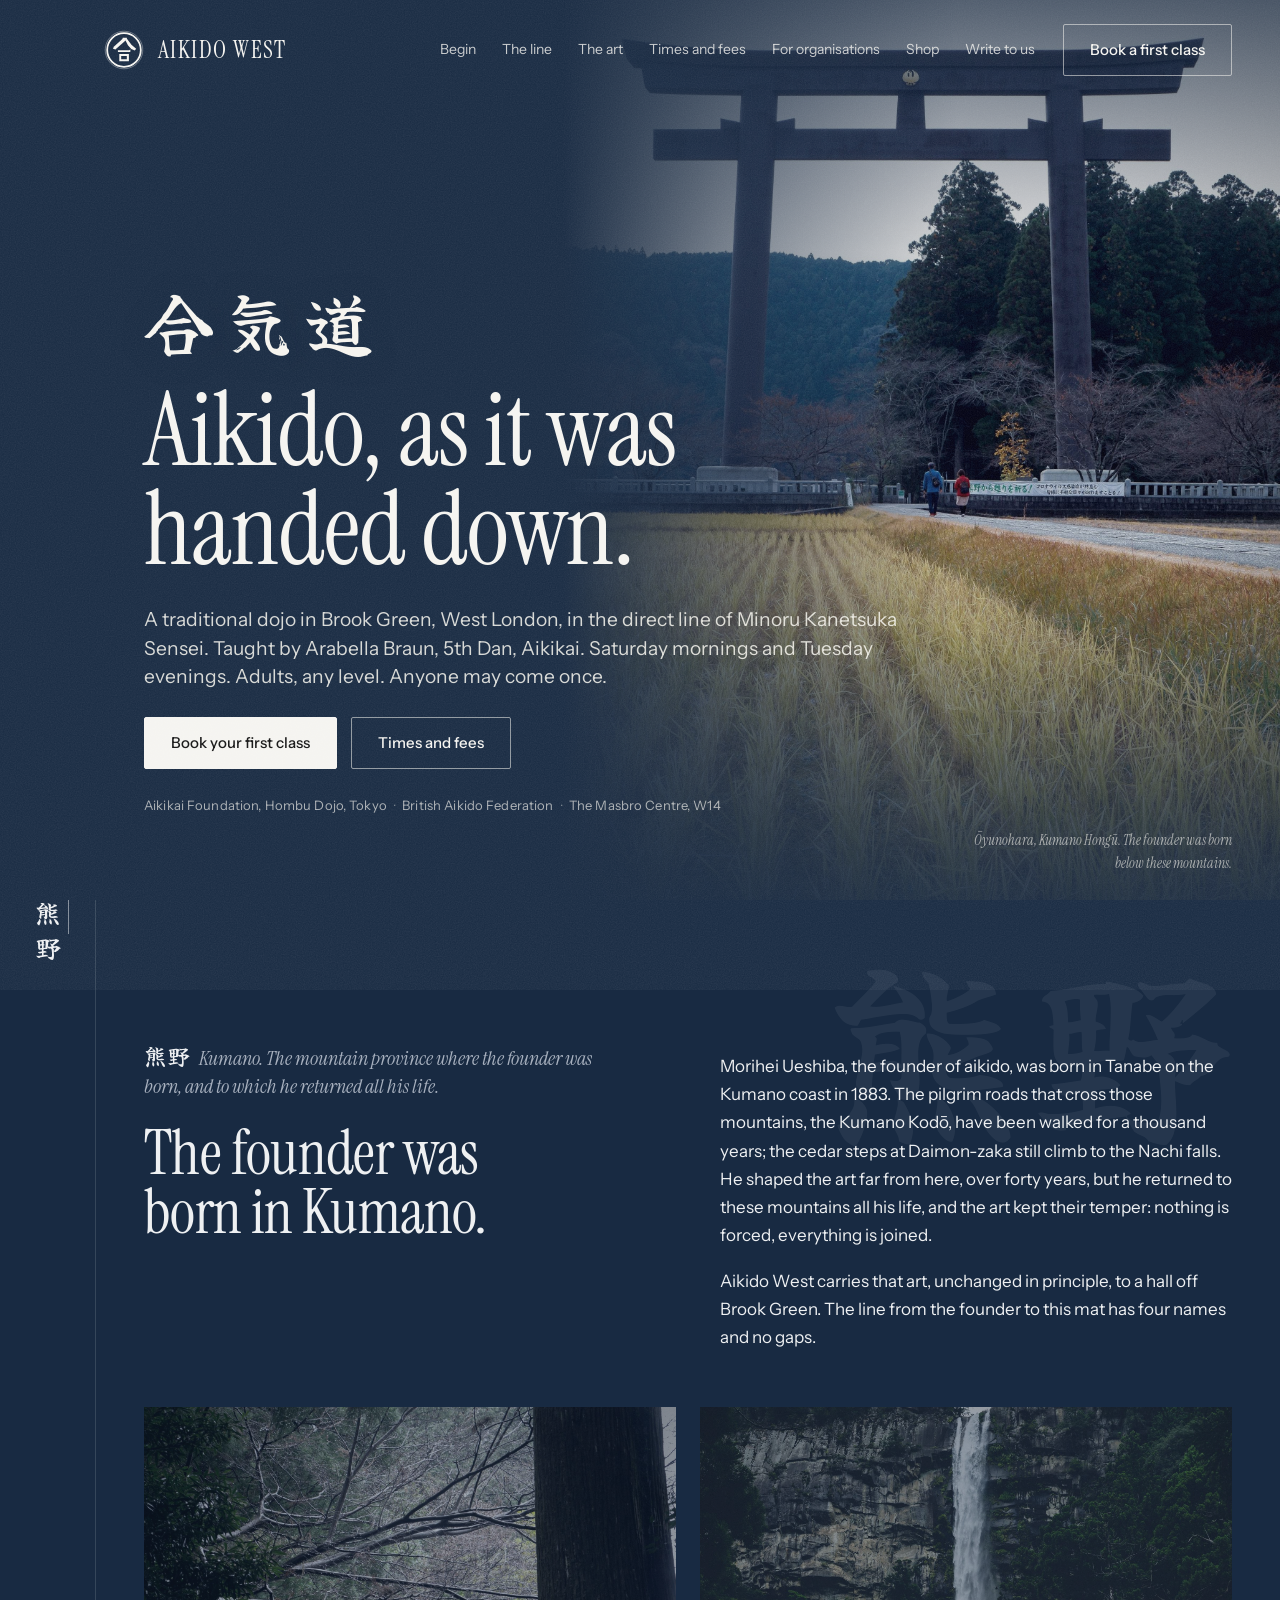
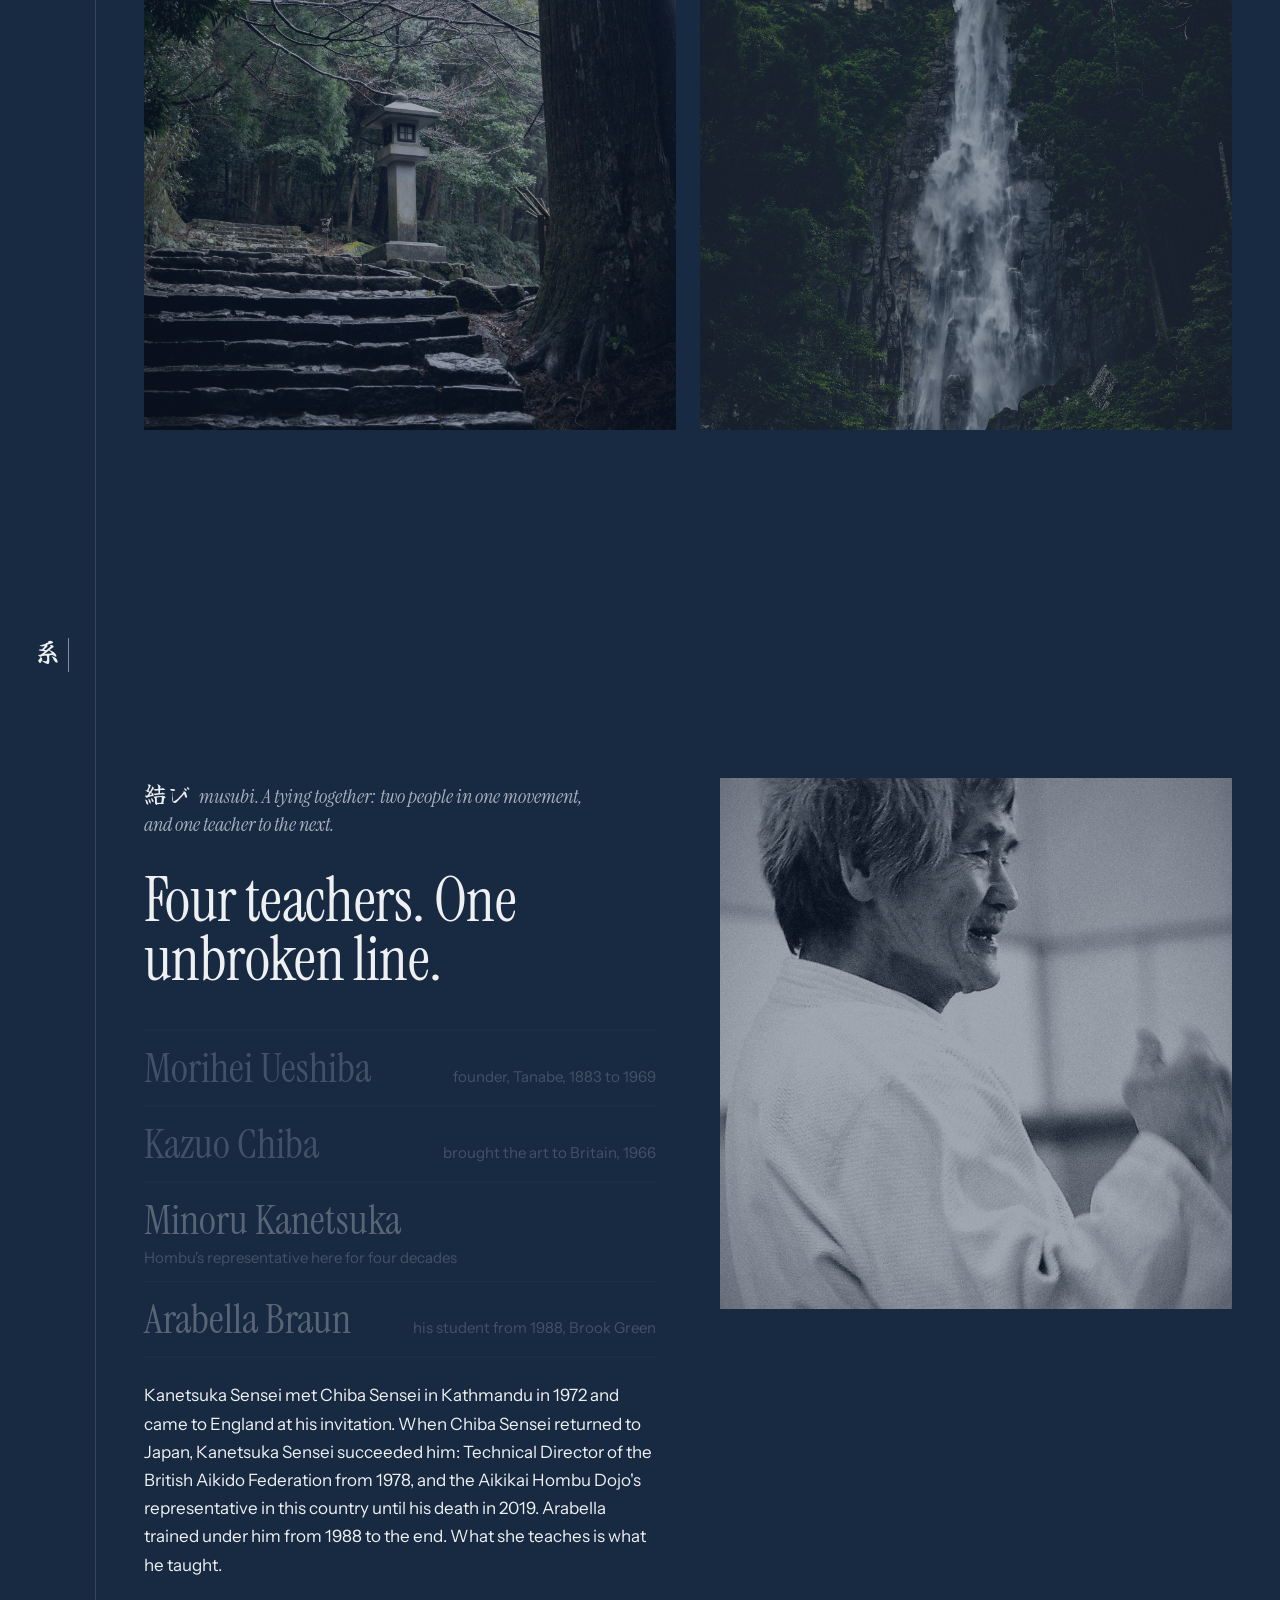
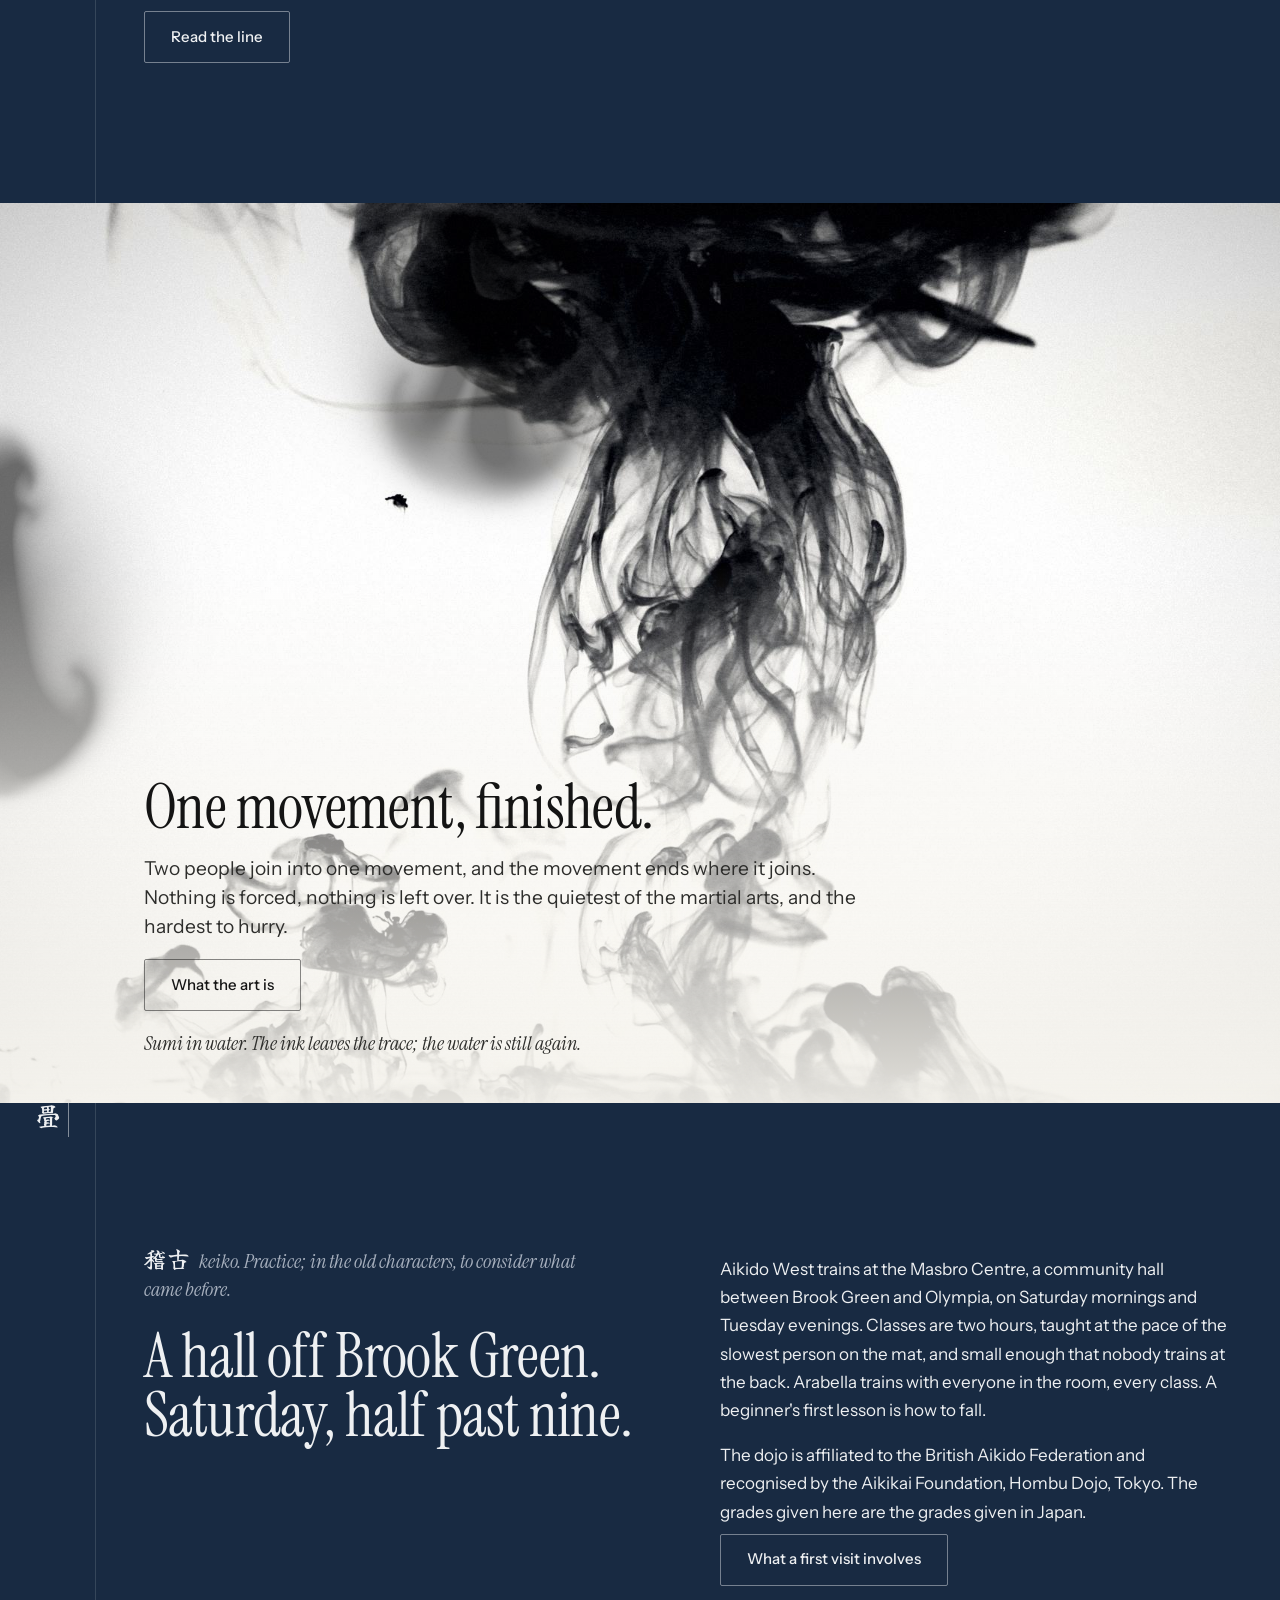
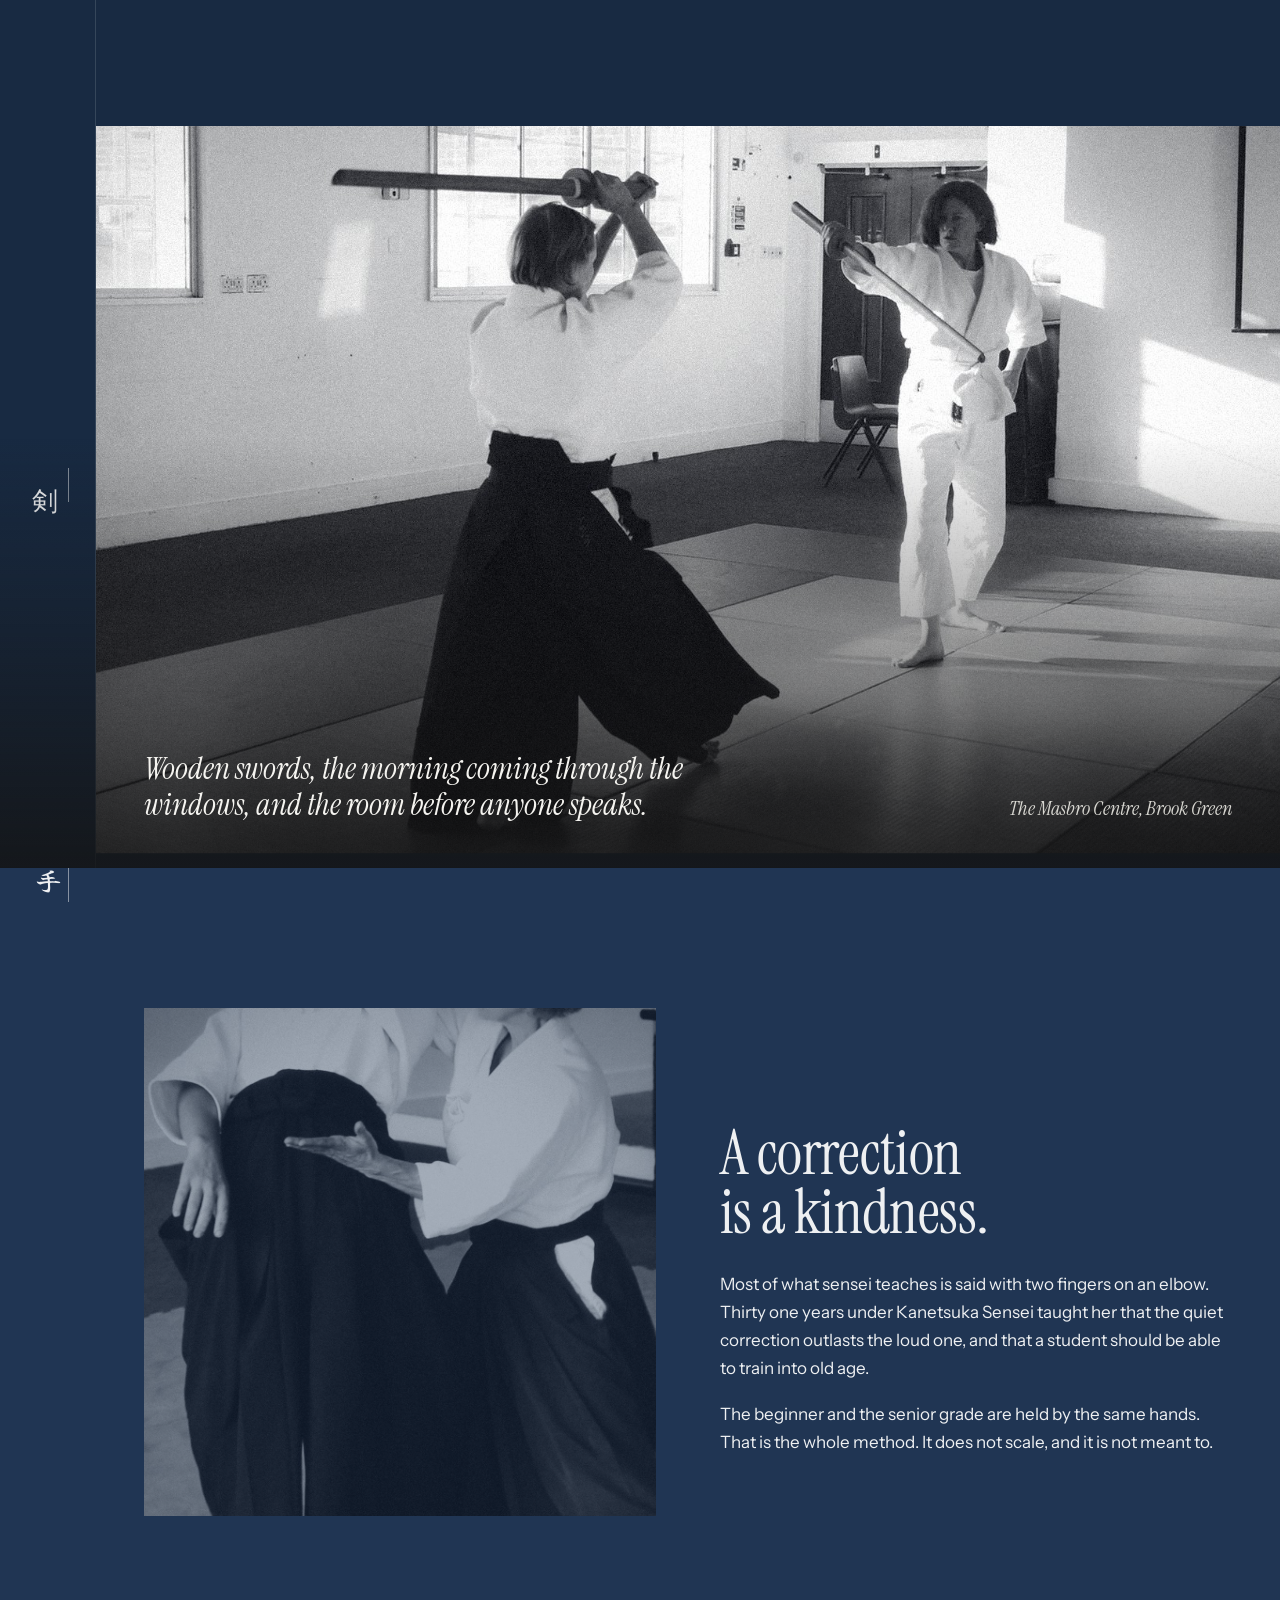
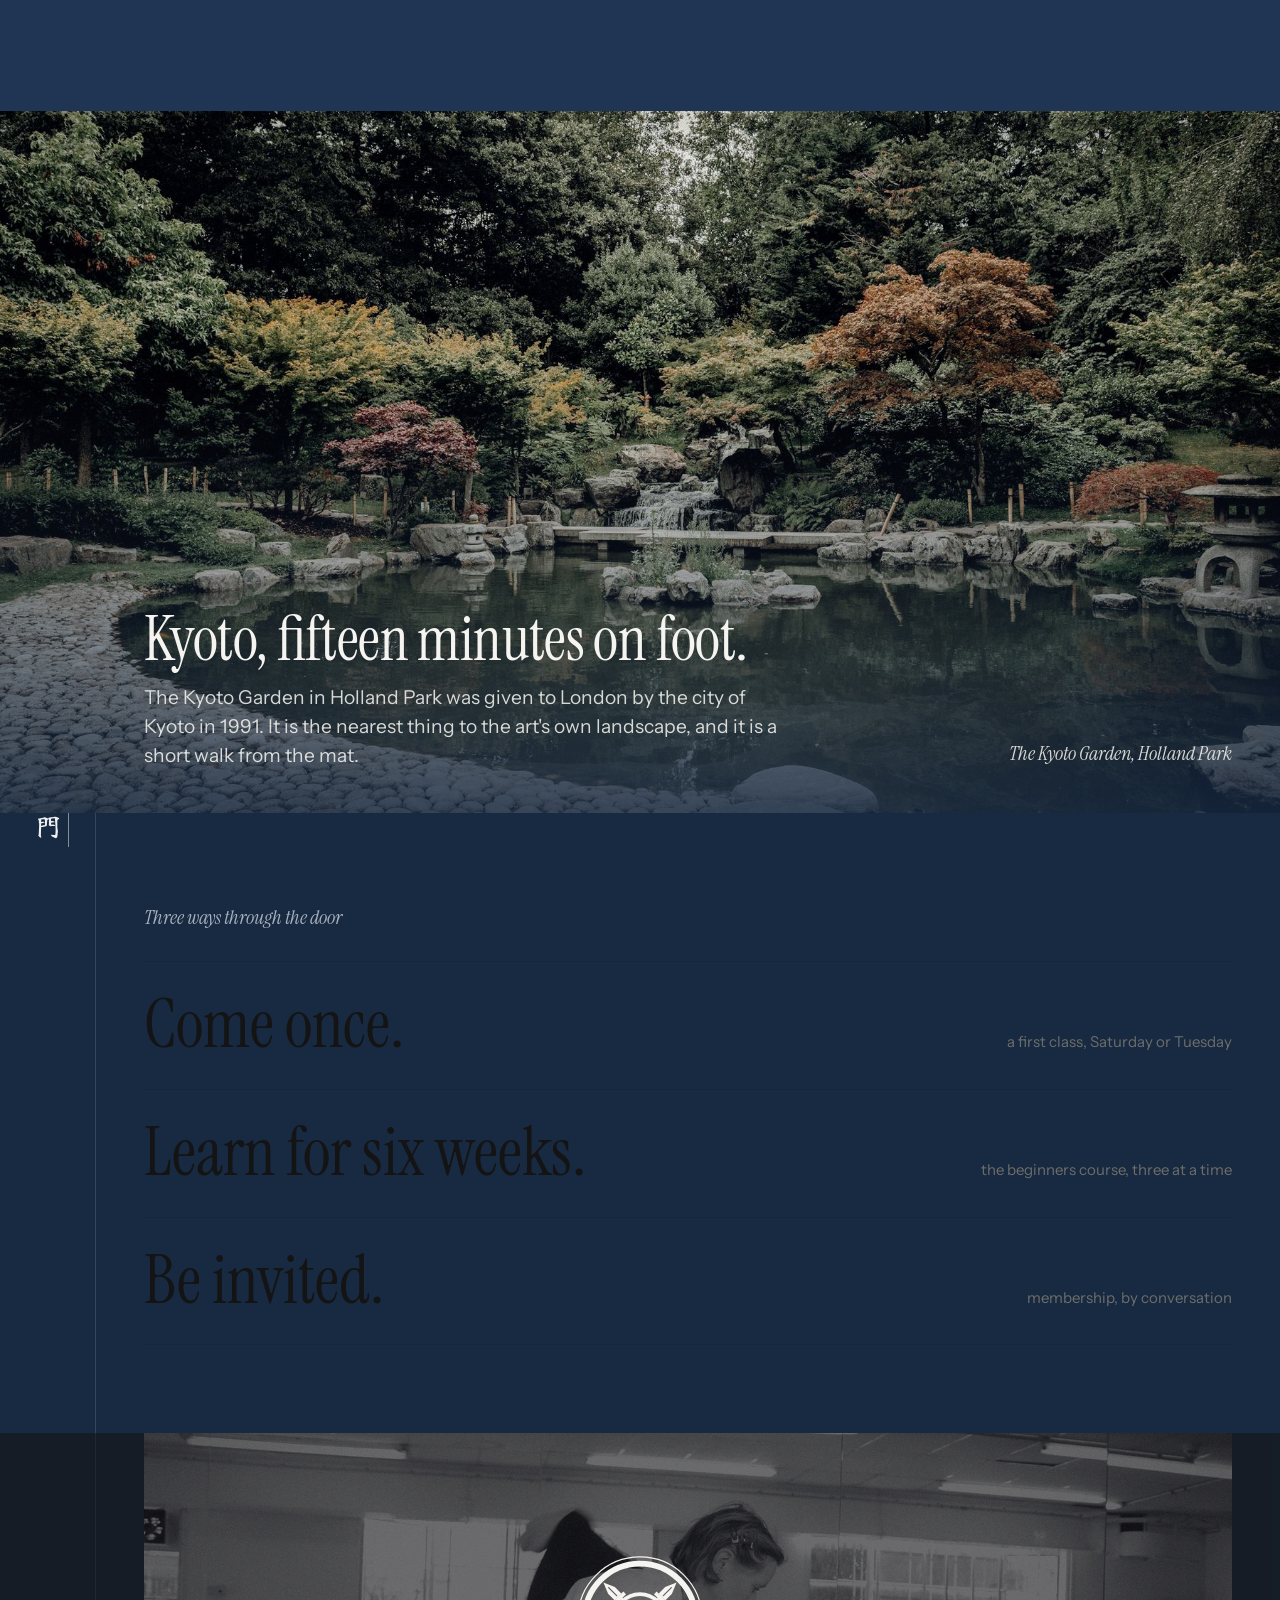
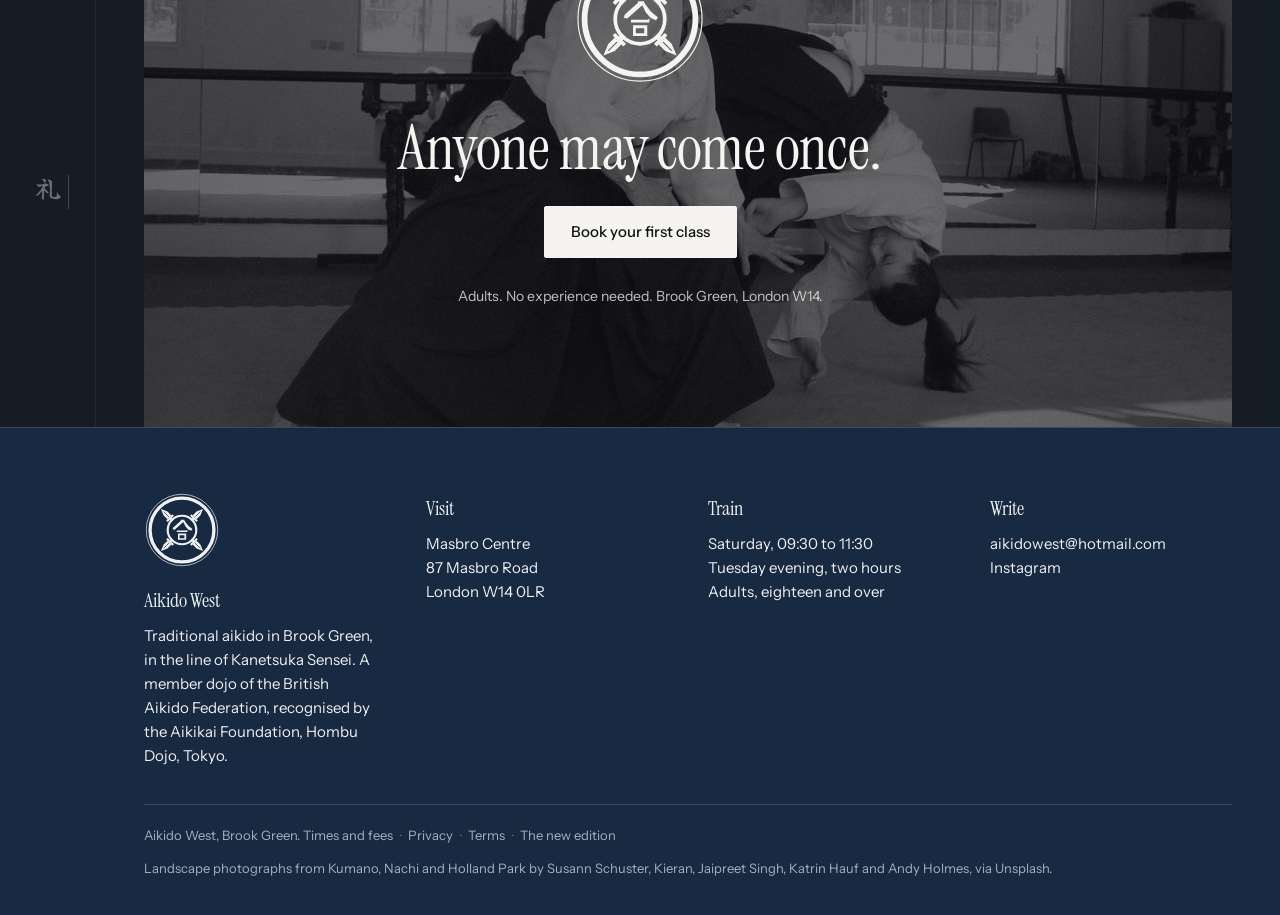
==== commit d6a8e02e: "v7: the frontier edition at /next (WebGL stage, depth-mapped Kumano, bokken, ink, sound), the kamon " ====
--- a/index.html
+++ b/index.html
@@ -42,7 +42,7 @@
   <div class="veil" aria-hidden="true"></div>
   <header class="nav">
     <a class="brand" href="index.html" aria-label="Aikido West, home">
-      <svg xmlns="http://www.w3.org/2000/svg" viewBox="-50 -50 100 100" class="mon" aria-hidden="true"><circle cx="0" cy="0" r="47" fill="none" stroke="currentColor" stroke-width="0.9"/><circle cx="0" cy="0" r="42" fill="none" stroke="currentColor" stroke-width="4.2"/><g fill="currentColor" transform="translate(0,0.4) scale(0.98)"><path d="M0,-27.5 L-24.5,-5 L-18,-5 L0,-19.6 L18,-5 L24.5,-5 Z"/><rect x="-13.5" y="-1.6" width="27" height="4.6"/><path d="M-12,8 H12 V26.5 H-12 Z M-7.4,12.6 V21.9 H7.4 V12.6 Z" fill-rule="evenodd"/></g></svg>
+      <svg xmlns="http://www.w3.org/2000/svg" viewBox="-50 -50 100 100" class="mon" aria-hidden="true"><circle cx="0" cy="0" r="47" fill="none" stroke="currentColor" stroke-width="0.9"/><circle cx="0" cy="0" r="42" fill="none" stroke="currentColor" stroke-width="4.4"/><g fill="currentColor" transform="translate(0,1.0) scale(0.98)"><path d="M-2.00,-31.00 L5.00,-31.00 L4.00,-25.50 L-22.00,-2.50 L-28.00,-4.00 L-26.00,-9.50 Z" fill="currentColor"/><path d="M3.00,-27.00 L7.50,-29.50 L19.00,-14.50 L31.00,-4.50 L27.50,0.50 L18.50,-3.50 L10.00,-13.00 Z" fill="currentColor"/><path d="M-3.50,-32.50 L7.00,-32.50 L8.00,-27.50 L0.50,-26.00 L-3.50,-28.50 Z" fill="currentColor"/><path d="M-15.50,-0.50 L13.00,-0.50 L16.50,-2.40 L16.00,4.00 L-15.50,4.00 Z" fill="currentColor"/><path d="M-12,9 H12.5 V27.5 H-12 Z M-7.2,14 V22.6 H7.2 V14 Z" fill-rule="evenodd"/></g></svg>
       <span class="name">AIKIDO WEST</span>
     </a>
     <nav class="links" aria-label="Pages">
@@ -202,7 +202,7 @@
     <img class="ph" loading="lazy" decoding="async" src="assets/throw_wide.jpg" alt="Arabella Braun throwing a student">
     <div class="shade" aria-hidden="true"></div>
     <div class="text">
-      <svg xmlns="http://www.w3.org/2000/svg" viewBox="-50 -50 100 100" class="crest lg" role="img" aria-label="Aikido West crest"><mask id="mcrestc" maskUnits="userSpaceOnUse" x="-50" y="-50" width="100" height="100"><circle cx="0" cy="0" r="47" fill="none" stroke="#fff" stroke-width="0.9"/><path d="M-4.59,32.68 A33,33 0 0 1 -7.98,-32.02" fill="none" stroke="#fff" stroke-width="1.8" stroke-linecap="round"/><path d="M-9.77,31.52 C-8.02,26.49 -11.99,21.65 -19.61,22.28 C-19.76,29.91 -14.68,33.57 -9.77,31.52 Z" fill="#fff"/><path d="M-11.53,31.42 Q-16.90,26.89 -18.88,23.48" fill="none" stroke="#000" stroke-width="0.55" stroke-linecap="round"/><path d="M-9.97,29.77 Q-14.83,24.69 -18.36,22.93" fill="none" stroke="#000" stroke-width="0.55" stroke-linecap="round"/><path d="M-9.77,31.52 C-12.15,27.09 -17.90,26.80 -22.14,32.56 C-17.00,37.53 -11.38,36.29 -9.77,31.52 Z" fill="#fff"/><path d="M-10.92,32.70 Q-17.32,33.59 -20.88,32.81" fill="none" stroke="#000" stroke-width="0.55" stroke-linecap="round"/><path d="M-11.10,30.55 Q-17.56,30.73 -20.94,32.10" fill="none" stroke="#000" stroke-width="0.55" stroke-linecap="round"/><path d="M-22.74,23.92 C-18.94,20.18 -20.35,14.08 -27.45,11.27 C-30.98,18.04 -28.05,23.58 -22.74,23.92 Z" fill="#fff"/><path d="M-24.27,23.05 Q-27.08,16.60 -27.34,12.67" fill="none" stroke="#000" stroke-width="0.55" stroke-linecap="round"/><path d="M-22.15,22.26 Q-24.24,15.55 -26.63,12.40" fill="none" stroke="#000" stroke-width="0.55" stroke-linecap="round"/><path d="M-22.74,23.92 C-22.90,18.89 -27.93,16.07 -34.29,19.36 C-31.89,26.09 -26.29,27.48 -22.74,23.92 Z" fill="#fff"/><path d="M-24.29,24.46 Q-30.43,22.43 -33.27,20.15" fill="none" stroke="#000" stroke-width="0.55" stroke-linecap="round"/><path d="M-23.50,22.46 Q-29.37,19.75 -33.00,19.48" fill="none" stroke="#000" stroke-width="0.55" stroke-linecap="round"/><path d="M-30.99,11.35 C-25.93,9.69 -24.49,3.59 -29.60,-2.08 C-35.77,2.43 -35.60,8.69 -30.99,11.35 Z" fill="#fff"/><path d="M-31.98,9.89 Q-31.63,2.87 -30.12,-0.77" fill="none" stroke="#000" stroke-width="0.55" stroke-linecap="round"/><path d="M-29.72,10.12 Q-28.62,3.18 -29.37,-0.70" fill="none" stroke="#000" stroke-width="0.55" stroke-linecap="round"/><path d="M-30.99,11.35 C-28.90,6.77 -32.16,2.02 -39.32,2.14 C-40.15,9.24 -35.75,12.96 -30.99,11.35 Z" fill="#fff"/><path d="M-32.62,11.15 Q-37.22,6.60 -38.75,3.30" fill="none" stroke="#000" stroke-width="0.55" stroke-linecap="round"/><path d="M-31.02,9.71 Q-35.09,4.67 -38.22,2.82" fill="none" stroke="#000" stroke-width="0.55" stroke-linecap="round"/><path d="M-32.81,-3.57 C-27.54,-2.82 -23.54,-7.64 -25.61,-15.00 C-33.13,-13.69 -35.76,-8.00 -32.81,-3.57 Z" fill="#fff"/><path d="M-33.05,-5.32 Q-29.62,-11.46 -26.65,-14.05" fill="none" stroke="#000" stroke-width="0.55" stroke-linecap="round"/><path d="M-31.13,-4.11 Q-27.06,-9.85 -26.01,-13.65" fill="none" stroke="#000" stroke-width="0.55" stroke-linecap="round"/><path d="M-32.81,-3.57 C-28.91,-6.75 -29.72,-12.46 -36.18,-15.53 C-40.09,-9.53 -37.79,-4.24 -32.81,-3.57 Z" fill="#fff"/><path d="M-34.18,-4.48 Q-36.28,-10.59 -36.19,-14.23" fill="none" stroke="#000" stroke-width="0.55" stroke-linecap="round"/><path d="M-32.11,-5.06 Q-33.52,-11.37 -35.50,-14.43" fill="none" stroke="#000" stroke-width="0.55" stroke-linecap="round"/><path d="M-27.82,-17.76 C-23.43,-14.74 -17.71,-17.29 -16.30,-24.80 C-23.62,-26.97 -28.50,-23.04 -27.82,-17.76 Z" fill="#fff"/><path d="M-27.26,-19.43 Q-21.46,-23.41 -17.65,-24.42" fill="none" stroke="#000" stroke-width="0.55" stroke-linecap="round"/><path d="M-26.07,-17.49 Q-19.89,-20.83 -17.25,-23.77" fill="none" stroke="#000" stroke-width="0.55" stroke-linecap="round"/><path d="M-27.82,-17.76 C-22.91,-18.88 -21.11,-24.35 -25.54,-29.97 C-31.70,-26.32 -31.99,-20.57 -27.82,-17.76 Z" fill="#fff"/><path d="M-28.65,-19.17 Q-27.82,-25.59 -26.12,-28.81" fill="none" stroke="#000" stroke-width="0.55" stroke-linecap="round"/><path d="M-26.53,-18.78 Q-24.99,-25.06 -25.42,-28.68" fill="none" stroke="#000" stroke-width="0.55" stroke-linecap="round"/><path d="M-17.05,-28.25 C-14.46,-23.61 -8.20,-23.35 -3.61,-29.46 C-9.21,-34.65 -15.32,-33.29 -17.05,-28.25 Z" fill="#fff"/><path d="M-15.81,-29.50 Q-8.85,-30.50 -4.99,-29.71" fill="none" stroke="#000" stroke-width="0.55" stroke-linecap="round"/><path d="M-15.61,-27.24 Q-8.58,-27.49 -4.92,-28.96" fill="none" stroke="#000" stroke-width="0.55" stroke-linecap="round"/><path d="M-17.05,-28.25 C-12.16,-27.08 -8.12,-31.19 -9.60,-38.19 C-16.73,-37.65 -19.55,-32.62 -17.05,-28.25 Z" fill="#fff"/><path d="M-17.17,-29.89 Q-13.58,-35.27 -10.63,-37.41" fill="none" stroke="#000" stroke-width="0.55" stroke-linecap="round"/><path d="M-15.45,-28.60 Q-11.28,-33.55 -10.06,-36.98" fill="none" stroke="#000" stroke-width="0.55" stroke-linecap="round"/><path d="M4.59,32.68 A33,33 0 0 0 7.98,-32.02" fill="none" stroke="#fff" stroke-width="1.8" stroke-linecap="round"/><path d="M9.77,31.52 C14.68,33.57 19.76,29.91 19.61,22.28 C11.99,21.65 8.02,26.49 9.77,31.52 Z" fill="#fff"/><path d="M9.97,29.77 Q14.83,24.69 18.36,22.93" fill="none" stroke="#000" stroke-width="0.55" stroke-linecap="round"/><path d="M11.53,31.42 Q16.90,26.89 18.88,23.48" fill="none" stroke="#000" stroke-width="0.55" stroke-linecap="round"/><path d="M9.77,31.52 C11.38,36.29 17.00,37.53 22.14,32.56 C17.90,26.80 12.15,27.09 9.77,31.52 Z" fill="#fff"/><path d="M11.10,30.55 Q17.56,30.73 20.94,32.10" fill="none" stroke="#000" stroke-width="0.55" stroke-linecap="round"/><path d="M10.92,32.70 Q17.32,33.59 20.88,32.81" fill="none" stroke="#000" stroke-width="0.55" stroke-linecap="round"/><path d="M22.74,23.92 C28.05,23.58 30.98,18.04 27.45,11.27 C20.35,14.08 18.94,20.18 22.74,23.92 Z" fill="#fff"/><path d="M22.15,22.26 Q24.24,15.55 26.63,12.40" fill="none" stroke="#000" stroke-width="0.55" stroke-linecap="round"/><path d="M24.27,23.05 Q27.08,16.60 27.34,12.67" fill="none" stroke="#000" stroke-width="0.55" stroke-linecap="round"/><path d="M22.74,23.92 C26.29,27.48 31.89,26.09 34.29,19.36 C27.93,16.07 22.90,18.89 22.74,23.92 Z" fill="#fff"/><path d="M23.50,22.46 Q29.37,19.75 33.00,19.48" fill="none" stroke="#000" stroke-width="0.55" stroke-linecap="round"/><path d="M24.29,24.46 Q30.43,22.43 33.27,20.15" fill="none" stroke="#000" stroke-width="0.55" stroke-linecap="round"/><path d="M30.99,11.35 C35.60,8.69 35.77,2.43 29.60,-2.08 C24.49,3.59 25.93,9.69 30.99,11.35 Z" fill="#fff"/><path d="M29.72,10.12 Q28.62,3.18 29.37,-0.70" fill="none" stroke="#000" stroke-width="0.55" stroke-linecap="round"/><path d="M31.98,9.89 Q31.63,2.87 30.12,-0.77" fill="none" stroke="#000" stroke-width="0.55" stroke-linecap="round"/><path d="M30.99,11.35 C35.75,12.96 40.15,9.24 39.32,2.14 C32.16,2.02 28.90,6.77 30.99,11.35 Z" fill="#fff"/><path d="M31.02,9.71 Q35.09,4.67 38.22,2.82" fill="none" stroke="#000" stroke-width="0.55" stroke-linecap="round"/><path d="M32.62,11.15 Q37.22,6.60 38.75,3.30" fill="none" stroke="#000" stroke-width="0.55" stroke-linecap="round"/><path d="M32.81,-3.57 C35.76,-8.00 33.13,-13.69 25.61,-15.00 C23.54,-7.64 27.54,-2.82 32.81,-3.57 Z" fill="#fff"/><path d="M31.13,-4.11 Q27.06,-9.85 26.01,-13.65" fill="none" stroke="#000" stroke-width="0.55" stroke-linecap="round"/><path d="M33.05,-5.32 Q29.62,-11.46 26.65,-14.05" fill="none" stroke="#000" stroke-width="0.55" stroke-linecap="round"/><path d="M32.81,-3.57 C37.79,-4.24 40.09,-9.53 36.18,-15.53 C29.72,-12.46 28.91,-6.75 32.81,-3.57 Z" fill="#fff"/><path d="M32.11,-5.06 Q33.52,-11.37 35.50,-14.43" fill="none" stroke="#000" stroke-width="0.55" stroke-linecap="round"/><path d="M34.18,-4.48 Q36.28,-10.59 36.19,-14.23" fill="none" stroke="#000" stroke-width="0.55" stroke-linecap="round"/><path d="M27.82,-17.76 C28.50,-23.04 23.62,-26.97 16.30,-24.80 C17.71,-17.29 23.43,-14.74 27.82,-17.76 Z" fill="#fff"/><path d="M26.07,-17.49 Q19.89,-20.83 17.25,-23.77" fill="none" stroke="#000" stroke-width="0.55" stroke-linecap="round"/><path d="M27.26,-19.43 Q21.46,-23.41 17.65,-24.42" fill="none" stroke="#000" stroke-width="0.55" stroke-linecap="round"/><path d="M27.82,-17.76 C31.99,-20.57 31.70,-26.32 25.54,-29.97 C21.11,-24.35 22.91,-18.88 27.82,-17.76 Z" fill="#fff"/><path d="M26.53,-18.78 Q24.99,-25.06 25.42,-28.68" fill="none" stroke="#000" stroke-width="0.55" stroke-linecap="round"/><path d="M28.65,-19.17 Q27.82,-25.59 26.12,-28.81" fill="none" stroke="#000" stroke-width="0.55" stroke-linecap="round"/><path d="M17.05,-28.25 C15.32,-33.29 9.21,-34.65 3.61,-29.46 C8.20,-23.35 14.46,-23.61 17.05,-28.25 Z" fill="#fff"/><path d="M15.61,-27.24 Q8.58,-27.49 4.92,-28.96" fill="none" stroke="#000" stroke-width="0.55" stroke-linecap="round"/><path d="M15.81,-29.50 Q8.85,-30.50 4.99,-29.71" fill="none" stroke="#000" stroke-width="0.55" stroke-linecap="round"/><path d="M17.05,-28.25 C19.55,-32.62 16.73,-37.65 9.60,-38.19 C8.12,-31.19 12.16,-27.08 17.05,-28.25 Z" fill="#fff"/><path d="M15.45,-28.60 Q11.28,-33.55 10.06,-36.98" fill="none" stroke="#000" stroke-width="0.55" stroke-linecap="round"/><path d="M17.17,-29.89 Q13.58,-35.27 10.63,-37.41" fill="none" stroke="#000" stroke-width="0.55" stroke-linecap="round"/><rect x="-4.2" y="30.10" width="8.4" height="6.8" rx="0.6" fill="#fff"/><rect x="-2.7" y="31.60" width="5.4" height="3.8" rx="0.3" fill="#000"/><g fill="#fff" transform="translate(0,0.4) scale(0.65)"><path d="M0,-27.5 L-24.5,-5 L-18,-5 L0,-19.6 L18,-5 L24.5,-5 Z"/><rect x="-13.5" y="-1.6" width="27" height="4.6"/><path d="M-12,8 H12 V26.5 H-12 Z M-7.4,12.6 V21.9 H7.4 V12.6 Z" fill-rule="evenodd"/></g></mask><rect x="-50" y="-50" width="100" height="100" fill="currentColor" mask="url(#mcrestc)"/></svg>
+      <svg xmlns="http://www.w3.org/2000/svg" viewBox="-50 -50 100 100" class="crest lg" role="img" aria-label="Aikido West crest"><mask id="mcrestc" maskUnits="userSpaceOnUse" x="-50" y="-50" width="100" height="100"><circle cx="0" cy="0" r="47" fill="none" stroke="#fff" stroke-width="0.9"/><circle cx="0" cy="0" r="42" fill="none" stroke="#fff" stroke-width="4.4"/><circle cx="0" cy="0" r="18.8" fill="none" stroke="#fff" stroke-width="2.8"/><g fill="#fff" transform="translate(0,0.8) scale(0.44)"><path d="M-2.00,-31.00 L5.00,-31.00 L4.00,-25.50 L-22.00,-2.50 L-28.00,-4.00 L-26.00,-9.50 Z" fill="#fff"/><path d="M3.00,-27.00 L7.50,-29.50 L19.00,-14.50 L31.00,-4.50 L27.50,0.50 L18.50,-3.50 L10.00,-13.00 Z" fill="#fff"/><path d="M-3.50,-32.50 L7.00,-32.50 L8.00,-27.50 L0.50,-26.00 L-3.50,-28.50 Z" fill="#fff"/><path d="M-15.50,-0.50 L13.00,-0.50 L16.50,-2.40 L16.00,4.00 L-15.50,4.00 Z" fill="#fff"/><path d="M-12,9 H12.5 V27.5 H-12 Z M-7.2,14 V22.6 H7.2 V14 Z" fill-rule="evenodd"/></g><path d="M19.09,14.00 L24.18,19.09 L27.72,27.72 L19.09,24.18 L14.00,19.09 Z" fill="#fff"/><path d="M18.81,10.61 L20.79,12.59 L12.59,20.79 L10.61,18.81 Z" fill="#fff"/><path d="M13.72,10.89 L16.26,13.44 L13.44,16.26 L10.89,13.72 Z" fill="#fff"/><path d="M17.68,17.68 L23.76,23.76" stroke="#000" stroke-width="0.9" stroke-linecap="round"/><path d="M-14.00,19.09 L-19.09,24.18 L-27.72,27.72 L-24.18,19.09 L-19.09,14.00 Z" fill="#fff"/><path d="M-10.61,18.81 L-12.59,20.79 L-20.79,12.59 L-18.81,10.61 Z" fill="#fff"/><path d="M-10.89,13.72 L-13.44,16.26 L-16.26,13.44 L-13.72,10.89 Z" fill="#fff"/><path d="M-17.68,17.68 L-23.76,23.76" stroke="#000" stroke-width="0.9" stroke-linecap="round"/><path d="M-19.09,-14.00 L-24.18,-19.09 L-27.72,-27.72 L-19.09,-24.18 L-14.00,-19.09 Z" fill="#fff"/><path d="M-18.81,-10.61 L-20.79,-12.59 L-12.59,-20.79 L-10.61,-18.81 Z" fill="#fff"/><path d="M-13.72,-10.89 L-16.26,-13.44 L-13.44,-16.26 L-10.89,-13.72 Z" fill="#fff"/><path d="M-17.68,-17.68 L-23.76,-23.76" stroke="#000" stroke-width="0.9" stroke-linecap="round"/><path d="M14.00,-19.09 L19.09,-24.18 L27.72,-27.72 L24.18,-19.09 L19.09,-14.00 Z" fill="#fff"/><path d="M10.61,-18.81 L12.59,-20.79 L20.79,-12.59 L18.81,-10.61 Z" fill="#fff"/><path d="M10.89,-13.72 L13.44,-16.26 L16.26,-13.44 L13.72,-10.89 Z" fill="#fff"/><path d="M17.68,-17.68 L23.76,-23.76" stroke="#000" stroke-width="0.9" stroke-linecap="round"/></mask><rect x="-50" y="-50" width="100" height="100" fill="currentColor" mask="url(#mcrestc)"/></svg>
       <h2 class="display h2" style="max-width:820px">Anyone may come once.</h2>
       <a class="btn fill" href="book.html">Book your first class</a>
       <p class="small" style="color:rgba(245,244,240,.78)">Adults. No experience needed. Brook Green, London W14.</p>
@@ -213,12 +213,12 @@
 
 <footer class="foot">
   <div class="cols">
-    <div><svg xmlns="http://www.w3.org/2000/svg" viewBox="-50 -50 100 100" class="crest foot-crest" role="img" aria-label="Aikido West crest"><mask id="mcrestf" maskUnits="userSpaceOnUse" x="-50" y="-50" width="100" height="100"><circle cx="0" cy="0" r="47" fill="none" stroke="#fff" stroke-width="0.9"/><path d="M-4.59,32.68 A33,33 0 0 1 -7.98,-32.02" fill="none" stroke="#fff" stroke-width="1.8" stroke-linecap="round"/><path d="M-9.77,31.52 C-8.02,26.49 -11.99,21.65 -19.61,22.28 C-19.76,29.91 -14.68,33.57 -9.77,31.52 Z" fill="#fff"/><path d="M-11.53,31.42 Q-16.90,26.89 -18.88,23.48" fill="none" stroke="#000" stroke-width="0.55" stroke-linecap="round"/><path d="M-9.97,29.77 Q-14.83,24.69 -18.36,22.93" fill="none" stroke="#000" stroke-width="0.55" stroke-linecap="round"/><path d="M-9.77,31.52 C-12.15,27.09 -17.90,26.80 -22.14,32.56 C-17.00,37.53 -11.38,36.29 -9.77,31.52 Z" fill="#fff"/><path d="M-10.92,32.70 Q-17.32,33.59 -20.88,32.81" fill="none" stroke="#000" stroke-width="0.55" stroke-linecap="round"/><path d="M-11.10,30.55 Q-17.56,30.73 -20.94,32.10" fill="none" stroke="#000" stroke-width="0.55" stroke-linecap="round"/><path d="M-22.74,23.92 C-18.94,20.18 -20.35,14.08 -27.45,11.27 C-30.98,18.04 -28.05,23.58 -22.74,23.92 Z" fill="#fff"/><path d="M-24.27,23.05 Q-27.08,16.60 -27.34,12.67" fill="none" stroke="#000" stroke-width="0.55" stroke-linecap="round"/><path d="M-22.15,22.26 Q-24.24,15.55 -26.63,12.40" fill="none" stroke="#000" stroke-width="0.55" stroke-linecap="round"/><path d="M-22.74,23.92 C-22.90,18.89 -27.93,16.07 -34.29,19.36 C-31.89,26.09 -26.29,27.48 -22.74,23.92 Z" fill="#fff"/><path d="M-24.29,24.46 Q-30.43,22.43 -33.27,20.15" fill="none" stroke="#000" stroke-width="0.55" stroke-linecap="round"/><path d="M-23.50,22.46 Q-29.37,19.75 -33.00,19.48" fill="none" stroke="#000" stroke-width="0.55" stroke-linecap="round"/><path d="M-30.99,11.35 C-25.93,9.69 -24.49,3.59 -29.60,-2.08 C-35.77,2.43 -35.60,8.69 -30.99,11.35 Z" fill="#fff"/><path d="M-31.98,9.89 Q-31.63,2.87 -30.12,-0.77" fill="none" stroke="#000" stroke-width="0.55" stroke-linecap="round"/><path d="M-29.72,10.12 Q-28.62,3.18 -29.37,-0.70" fill="none" stroke="#000" stroke-width="0.55" stroke-linecap="round"/><path d="M-30.99,11.35 C-28.90,6.77 -32.16,2.02 -39.32,2.14 C-40.15,9.24 -35.75,12.96 -30.99,11.35 Z" fill="#fff"/><path d="M-32.62,11.15 Q-37.22,6.60 -38.75,3.30" fill="none" stroke="#000" stroke-width="0.55" stroke-linecap="round"/><path d="M-31.02,9.71 Q-35.09,4.67 -38.22,2.82" fill="none" stroke="#000" stroke-width="0.55" stroke-linecap="round"/><path d="M-32.81,-3.57 C-27.54,-2.82 -23.54,-7.64 -25.61,-15.00 C-33.13,-13.69 -35.76,-8.00 -32.81,-3.57 Z" fill="#fff"/><path d="M-33.05,-5.32 Q-29.62,-11.46 -26.65,-14.05" fill="none" stroke="#000" stroke-width="0.55" stroke-linecap="round"/><path d="M-31.13,-4.11 Q-27.06,-9.85 -26.01,-13.65" fill="none" stroke="#000" stroke-width="0.55" stroke-linecap="round"/><path d="M-32.81,-3.57 C-28.91,-6.75 -29.72,-12.46 -36.18,-15.53 C-40.09,-9.53 -37.79,-4.24 -32.81,-3.57 Z" fill="#fff"/><path d="M-34.18,-4.48 Q-36.28,-10.59 -36.19,-14.23" fill="none" stroke="#000" stroke-width="0.55" stroke-linecap="round"/><path d="M-32.11,-5.06 Q-33.52,-11.37 -35.50,-14.43" fill="none" stroke="#000" stroke-width="0.55" stroke-linecap="round"/><path d="M-27.82,-17.76 C-23.43,-14.74 -17.71,-17.29 -16.30,-24.80 C-23.62,-26.97 -28.50,-23.04 -27.82,-17.76 Z" fill="#fff"/><path d="M-27.26,-19.43 Q-21.46,-23.41 -17.65,-24.42" fill="none" stroke="#000" stroke-width="0.55" stroke-linecap="round"/><path d="M-26.07,-17.49 Q-19.89,-20.83 -17.25,-23.77" fill="none" stroke="#000" stroke-width="0.55" stroke-linecap="round"/><path d="M-27.82,-17.76 C-22.91,-18.88 -21.11,-24.35 -25.54,-29.97 C-31.70,-26.32 -31.99,-20.57 -27.82,-17.76 Z" fill="#fff"/><path d="M-28.65,-19.17 Q-27.82,-25.59 -26.12,-28.81" fill="none" stroke="#000" stroke-width="0.55" stroke-linecap="round"/><path d="M-26.53,-18.78 Q-24.99,-25.06 -25.42,-28.68" fill="none" stroke="#000" stroke-width="0.55" stroke-linecap="round"/><path d="M-17.05,-28.25 C-14.46,-23.61 -8.20,-23.35 -3.61,-29.46 C-9.21,-34.65 -15.32,-33.29 -17.05,-28.25 Z" fill="#fff"/><path d="M-15.81,-29.50 Q-8.85,-30.50 -4.99,-29.71" fill="none" stroke="#000" stroke-width="0.55" stroke-linecap="round"/><path d="M-15.61,-27.24 Q-8.58,-27.49 -4.92,-28.96" fill="none" stroke="#000" stroke-width="0.55" stroke-linecap="round"/><path d="M-17.05,-28.25 C-12.16,-27.08 -8.12,-31.19 -9.60,-38.19 C-16.73,-37.65 -19.55,-32.62 -17.05,-28.25 Z" fill="#fff"/><path d="M-17.17,-29.89 Q-13.58,-35.27 -10.63,-37.41" fill="none" stroke="#000" stroke-width="0.55" stroke-linecap="round"/><path d="M-15.45,-28.60 Q-11.28,-33.55 -10.06,-36.98" fill="none" stroke="#000" stroke-width="0.55" stroke-linecap="round"/><path d="M4.59,32.68 A33,33 0 0 0 7.98,-32.02" fill="none" stroke="#fff" stroke-width="1.8" stroke-linecap="round"/><path d="M9.77,31.52 C14.68,33.57 19.76,29.91 19.61,22.28 C11.99,21.65 8.02,26.49 9.77,31.52 Z" fill="#fff"/><path d="M9.97,29.77 Q14.83,24.69 18.36,22.93" fill="none" stroke="#000" stroke-width="0.55" stroke-linecap="round"/><path d="M11.53,31.42 Q16.90,26.89 18.88,23.48" fill="none" stroke="#000" stroke-width="0.55" stroke-linecap="round"/><path d="M9.77,31.52 C11.38,36.29 17.00,37.53 22.14,32.56 C17.90,26.80 12.15,27.09 9.77,31.52 Z" fill="#fff"/><path d="M11.10,30.55 Q17.56,30.73 20.94,32.10" fill="none" stroke="#000" stroke-width="0.55" stroke-linecap="round"/><path d="M10.92,32.70 Q17.32,33.59 20.88,32.81" fill="none" stroke="#000" stroke-width="0.55" stroke-linecap="round"/><path d="M22.74,23.92 C28.05,23.58 30.98,18.04 27.45,11.27 C20.35,14.08 18.94,20.18 22.74,23.92 Z" fill="#fff"/><path d="M22.15,22.26 Q24.24,15.55 26.63,12.40" fill="none" stroke="#000" stroke-width="0.55" stroke-linecap="round"/><path d="M24.27,23.05 Q27.08,16.60 27.34,12.67" fill="none" stroke="#000" stroke-width="0.55" stroke-linecap="round"/><path d="M22.74,23.92 C26.29,27.48 31.89,26.09 34.29,19.36 C27.93,16.07 22.90,18.89 22.74,23.92 Z" fill="#fff"/><path d="M23.50,22.46 Q29.37,19.75 33.00,19.48" fill="none" stroke="#000" stroke-width="0.55" stroke-linecap="round"/><path d="M24.29,24.46 Q30.43,22.43 33.27,20.15" fill="none" stroke="#000" stroke-width="0.55" stroke-linecap="round"/><path d="M30.99,11.35 C35.60,8.69 35.77,2.43 29.60,-2.08 C24.49,3.59 25.93,9.69 30.99,11.35 Z" fill="#fff"/><path d="M29.72,10.12 Q28.62,3.18 29.37,-0.70" fill="none" stroke="#000" stroke-width="0.55" stroke-linecap="round"/><path d="M31.98,9.89 Q31.63,2.87 30.12,-0.77" fill="none" stroke="#000" stroke-width="0.55" stroke-linecap="round"/><path d="M30.99,11.35 C35.75,12.96 40.15,9.24 39.32,2.14 C32.16,2.02 28.90,6.77 30.99,11.35 Z" fill="#fff"/><path d="M31.02,9.71 Q35.09,4.67 38.22,2.82" fill="none" stroke="#000" stroke-width="0.55" stroke-linecap="round"/><path d="M32.62,11.15 Q37.22,6.60 38.75,3.30" fill="none" stroke="#000" stroke-width="0.55" stroke-linecap="round"/><path d="M32.81,-3.57 C35.76,-8.00 33.13,-13.69 25.61,-15.00 C23.54,-7.64 27.54,-2.82 32.81,-3.57 Z" fill="#fff"/><path d="M31.13,-4.11 Q27.06,-9.85 26.01,-13.65" fill="none" stroke="#000" stroke-width="0.55" stroke-linecap="round"/><path d="M33.05,-5.32 Q29.62,-11.46 26.65,-14.05" fill="none" stroke="#000" stroke-width="0.55" stroke-linecap="round"/><path d="M32.81,-3.57 C37.79,-4.24 40.09,-9.53 36.18,-15.53 C29.72,-12.46 28.91,-6.75 32.81,-3.57 Z" fill="#fff"/><path d="M32.11,-5.06 Q33.52,-11.37 35.50,-14.43" fill="none" stroke="#000" stroke-width="0.55" stroke-linecap="round"/><path d="M34.18,-4.48 Q36.28,-10.59 36.19,-14.23" fill="none" stroke="#000" stroke-width="0.55" stroke-linecap="round"/><path d="M27.82,-17.76 C28.50,-23.04 23.62,-26.97 16.30,-24.80 C17.71,-17.29 23.43,-14.74 27.82,-17.76 Z" fill="#fff"/><path d="M26.07,-17.49 Q19.89,-20.83 17.25,-23.77" fill="none" stroke="#000" stroke-width="0.55" stroke-linecap="round"/><path d="M27.26,-19.43 Q21.46,-23.41 17.65,-24.42" fill="none" stroke="#000" stroke-width="0.55" stroke-linecap="round"/><path d="M27.82,-17.76 C31.99,-20.57 31.70,-26.32 25.54,-29.97 C21.11,-24.35 22.91,-18.88 27.82,-17.76 Z" fill="#fff"/><path d="M26.53,-18.78 Q24.99,-25.06 25.42,-28.68" fill="none" stroke="#000" stroke-width="0.55" stroke-linecap="round"/><path d="M28.65,-19.17 Q27.82,-25.59 26.12,-28.81" fill="none" stroke="#000" stroke-width="0.55" stroke-linecap="round"/><path d="M17.05,-28.25 C15.32,-33.29 9.21,-34.65 3.61,-29.46 C8.20,-23.35 14.46,-23.61 17.05,-28.25 Z" fill="#fff"/><path d="M15.61,-27.24 Q8.58,-27.49 4.92,-28.96" fill="none" stroke="#000" stroke-width="0.55" stroke-linecap="round"/><path d="M15.81,-29.50 Q8.85,-30.50 4.99,-29.71" fill="none" stroke="#000" stroke-width="0.55" stroke-linecap="round"/><path d="M17.05,-28.25 C19.55,-32.62 16.73,-37.65 9.60,-38.19 C8.12,-31.19 12.16,-27.08 17.05,-28.25 Z" fill="#fff"/><path d="M15.45,-28.60 Q11.28,-33.55 10.06,-36.98" fill="none" stroke="#000" stroke-width="0.55" stroke-linecap="round"/><path d="M17.17,-29.89 Q13.58,-35.27 10.63,-37.41" fill="none" stroke="#000" stroke-width="0.55" stroke-linecap="round"/><rect x="-4.2" y="30.10" width="8.4" height="6.8" rx="0.6" fill="#fff"/><rect x="-2.7" y="31.60" width="5.4" height="3.8" rx="0.3" fill="#000"/><g fill="#fff" transform="translate(0,0.4) scale(0.65)"><path d="M0,-27.5 L-24.5,-5 L-18,-5 L0,-19.6 L18,-5 L24.5,-5 Z"/><rect x="-13.5" y="-1.6" width="27" height="4.6"/><path d="M-12,8 H12 V26.5 H-12 Z M-7.4,12.6 V21.9 H7.4 V12.6 Z" fill-rule="evenodd"/></g></mask><rect x="-50" y="-50" width="100" height="100" fill="currentColor" mask="url(#mcrestf)"/></svg><p class="t">Aikido West</p><p>Traditional aikido in Brook Green, in the line of Kanetsuka Sensei. A member dojo of the British Aikido Federation, recognised by the Aikikai Foundation, Hombu Dojo, Tokyo.</p></div>
+    <div><svg xmlns="http://www.w3.org/2000/svg" viewBox="-50 -50 100 100" class="crest foot-crest" role="img" aria-label="Aikido West crest"><mask id="mcrestf" maskUnits="userSpaceOnUse" x="-50" y="-50" width="100" height="100"><circle cx="0" cy="0" r="47" fill="none" stroke="#fff" stroke-width="0.9"/><circle cx="0" cy="0" r="42" fill="none" stroke="#fff" stroke-width="4.4"/><circle cx="0" cy="0" r="18.8" fill="none" stroke="#fff" stroke-width="2.8"/><g fill="#fff" transform="translate(0,0.8) scale(0.44)"><path d="M-2.00,-31.00 L5.00,-31.00 L4.00,-25.50 L-22.00,-2.50 L-28.00,-4.00 L-26.00,-9.50 Z" fill="#fff"/><path d="M3.00,-27.00 L7.50,-29.50 L19.00,-14.50 L31.00,-4.50 L27.50,0.50 L18.50,-3.50 L10.00,-13.00 Z" fill="#fff"/><path d="M-3.50,-32.50 L7.00,-32.50 L8.00,-27.50 L0.50,-26.00 L-3.50,-28.50 Z" fill="#fff"/><path d="M-15.50,-0.50 L13.00,-0.50 L16.50,-2.40 L16.00,4.00 L-15.50,4.00 Z" fill="#fff"/><path d="M-12,9 H12.5 V27.5 H-12 Z M-7.2,14 V22.6 H7.2 V14 Z" fill-rule="evenodd"/></g><path d="M19.09,14.00 L24.18,19.09 L27.72,27.72 L19.09,24.18 L14.00,19.09 Z" fill="#fff"/><path d="M18.81,10.61 L20.79,12.59 L12.59,20.79 L10.61,18.81 Z" fill="#fff"/><path d="M13.72,10.89 L16.26,13.44 L13.44,16.26 L10.89,13.72 Z" fill="#fff"/><path d="M17.68,17.68 L23.76,23.76" stroke="#000" stroke-width="0.9" stroke-linecap="round"/><path d="M-14.00,19.09 L-19.09,24.18 L-27.72,27.72 L-24.18,19.09 L-19.09,14.00 Z" fill="#fff"/><path d="M-10.61,18.81 L-12.59,20.79 L-20.79,12.59 L-18.81,10.61 Z" fill="#fff"/><path d="M-10.89,13.72 L-13.44,16.26 L-16.26,13.44 L-13.72,10.89 Z" fill="#fff"/><path d="M-17.68,17.68 L-23.76,23.76" stroke="#000" stroke-width="0.9" stroke-linecap="round"/><path d="M-19.09,-14.00 L-24.18,-19.09 L-27.72,-27.72 L-19.09,-24.18 L-14.00,-19.09 Z" fill="#fff"/><path d="M-18.81,-10.61 L-20.79,-12.59 L-12.59,-20.79 L-10.61,-18.81 Z" fill="#fff"/><path d="M-13.72,-10.89 L-16.26,-13.44 L-13.44,-16.26 L-10.89,-13.72 Z" fill="#fff"/><path d="M-17.68,-17.68 L-23.76,-23.76" stroke="#000" stroke-width="0.9" stroke-linecap="round"/><path d="M14.00,-19.09 L19.09,-24.18 L27.72,-27.72 L24.18,-19.09 L19.09,-14.00 Z" fill="#fff"/><path d="M10.61,-18.81 L12.59,-20.79 L20.79,-12.59 L18.81,-10.61 Z" fill="#fff"/><path d="M10.89,-13.72 L13.44,-16.26 L16.26,-13.44 L13.72,-10.89 Z" fill="#fff"/><path d="M17.68,-17.68 L23.76,-23.76" stroke="#000" stroke-width="0.9" stroke-linecap="round"/></mask><rect x="-50" y="-50" width="100" height="100" fill="currentColor" mask="url(#mcrestf)"/></svg><p class="t">Aikido West</p><p>Traditional aikido in Brook Green, in the line of Kanetsuka Sensei. A member dojo of the British Aikido Federation, recognised by the Aikikai Foundation, Hombu Dojo, Tokyo.</p></div>
     <div><p class="t">Visit</p><p>Masbro Centre<br>87 Masbro Road<br>London W14 0LR</p></div>
     <div><p class="t">Train</p><p>Saturday, 09:30 to 11:30<br>Tuesday evening, two hours<br>Adults, eighteen and over</p></div>
     <div><p class="t">Write</p><p><a href="mailto:aikidowest@hotmail.com">aikidowest@hotmail.com</a><br><a href="https://www.instagram.com/aikidowestdojo">Instagram</a></p></div>
   </div>
-  <div class="base"><p>Aikido West, Brook Green. <a href="times.html">Times and fees</a> <span class="sep">·</span> <a href="privacy.html">Privacy</a> <span class="sep">·</span> <a href="terms.html">Terms</a></p><p>Landscape photographs from Kumano, Nachi and Holland Park by Susann Schuster, Kieran, Jaipreet Singh, Katrin Hauf and Andy Holmes, via Unsplash.</p></div>
+  <div class="base"><p>Aikido West, Brook Green. <a href="times.html">Times and fees</a> <span class="sep">·</span> <a href="privacy.html">Privacy</a> <span class="sep">·</span> <a href="terms.html">Terms</a> <span class="sep">·</span> <a href="next/index.html">The new edition</a></p><p>Landscape photographs from Kumano, Nachi and Holland Park by Susann Schuster, Kieran, Jaipreet Singh, Katrin Hauf and Andy Holmes, via Unsplash.</p></div>
 </footer>
 
 </div>
